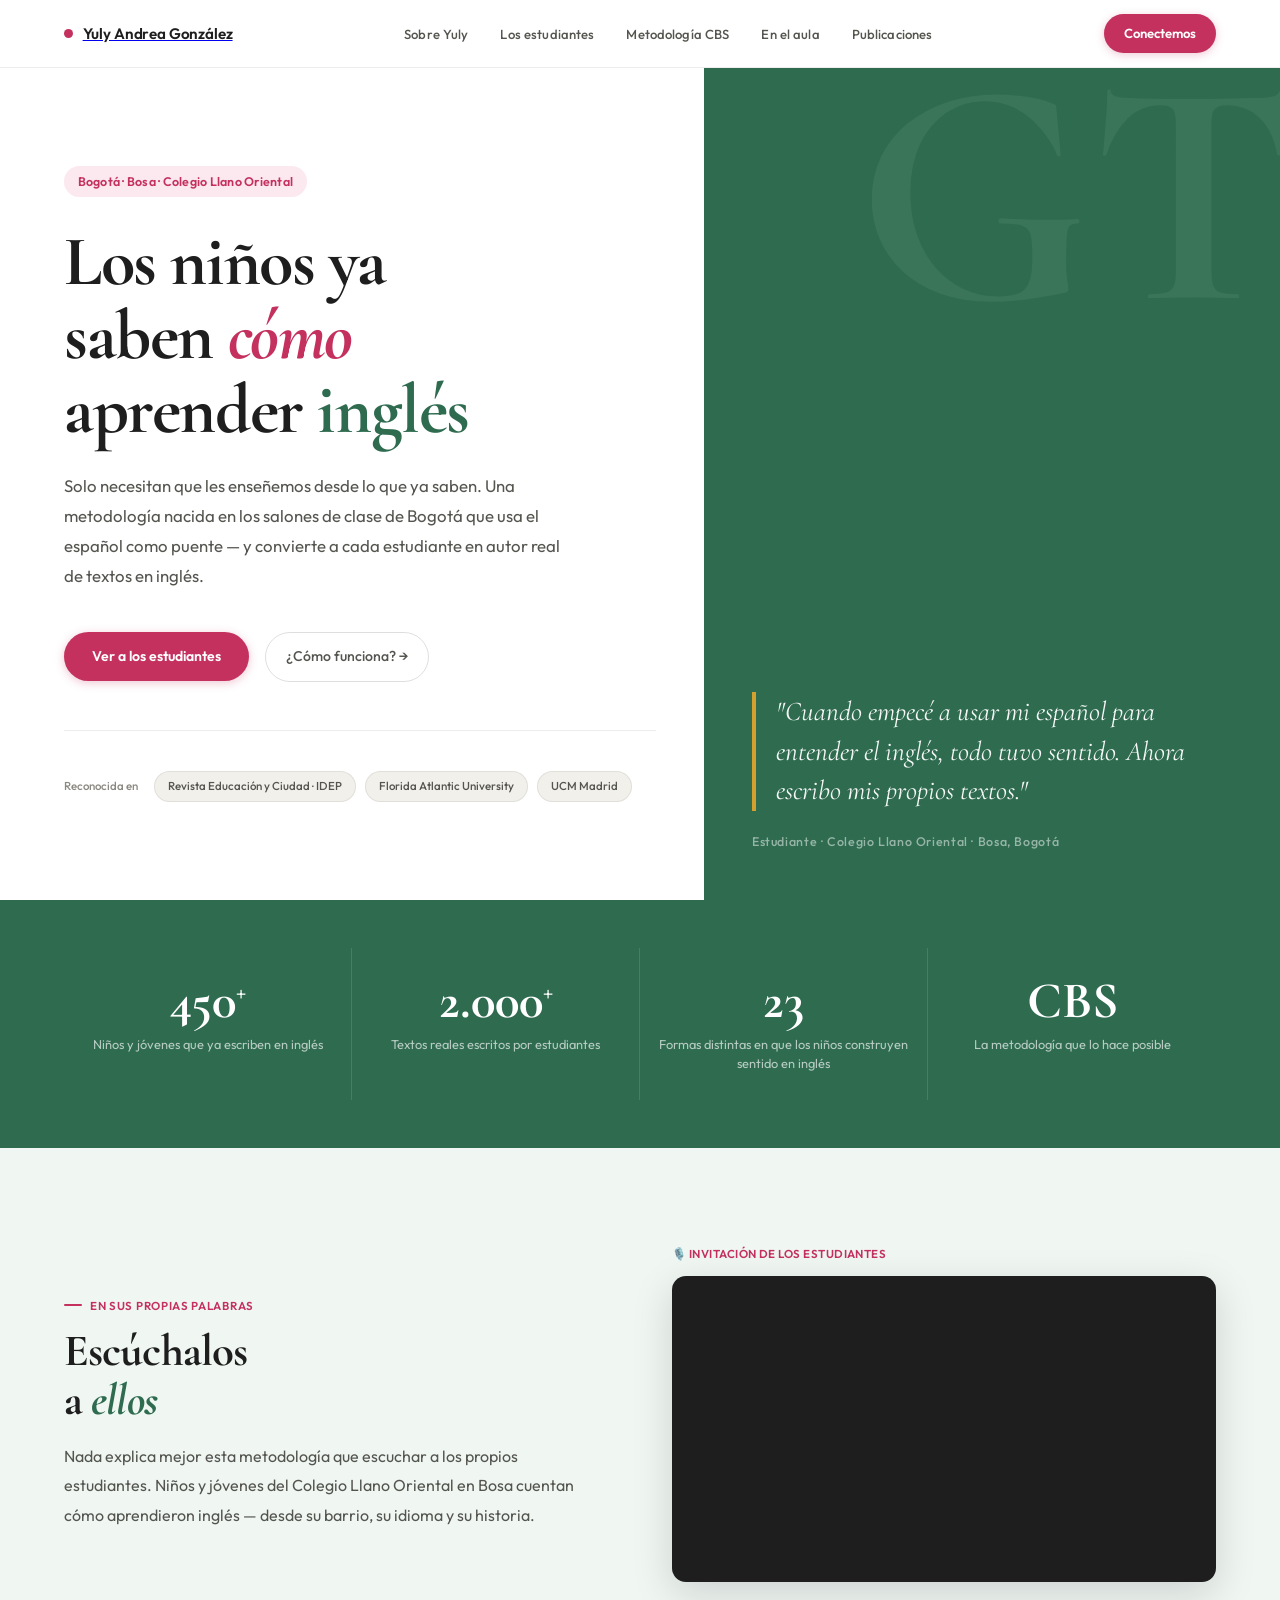
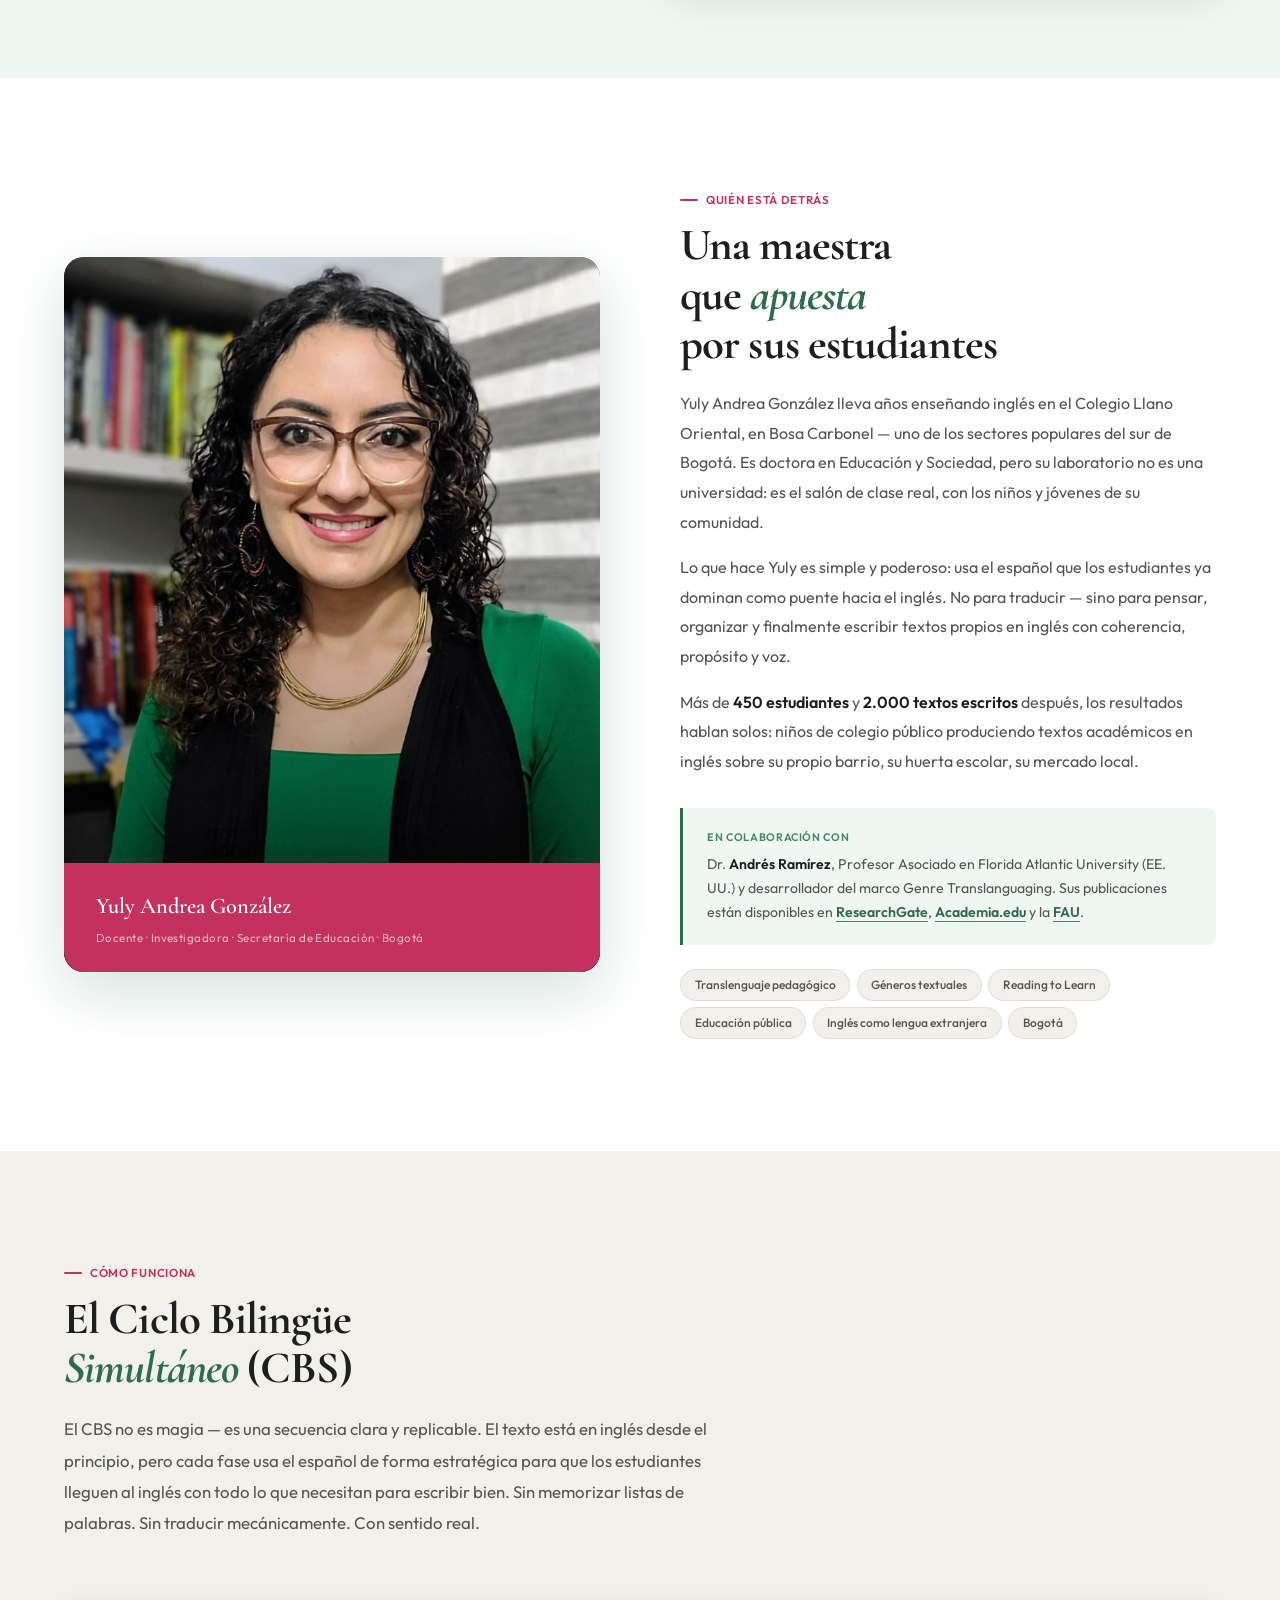
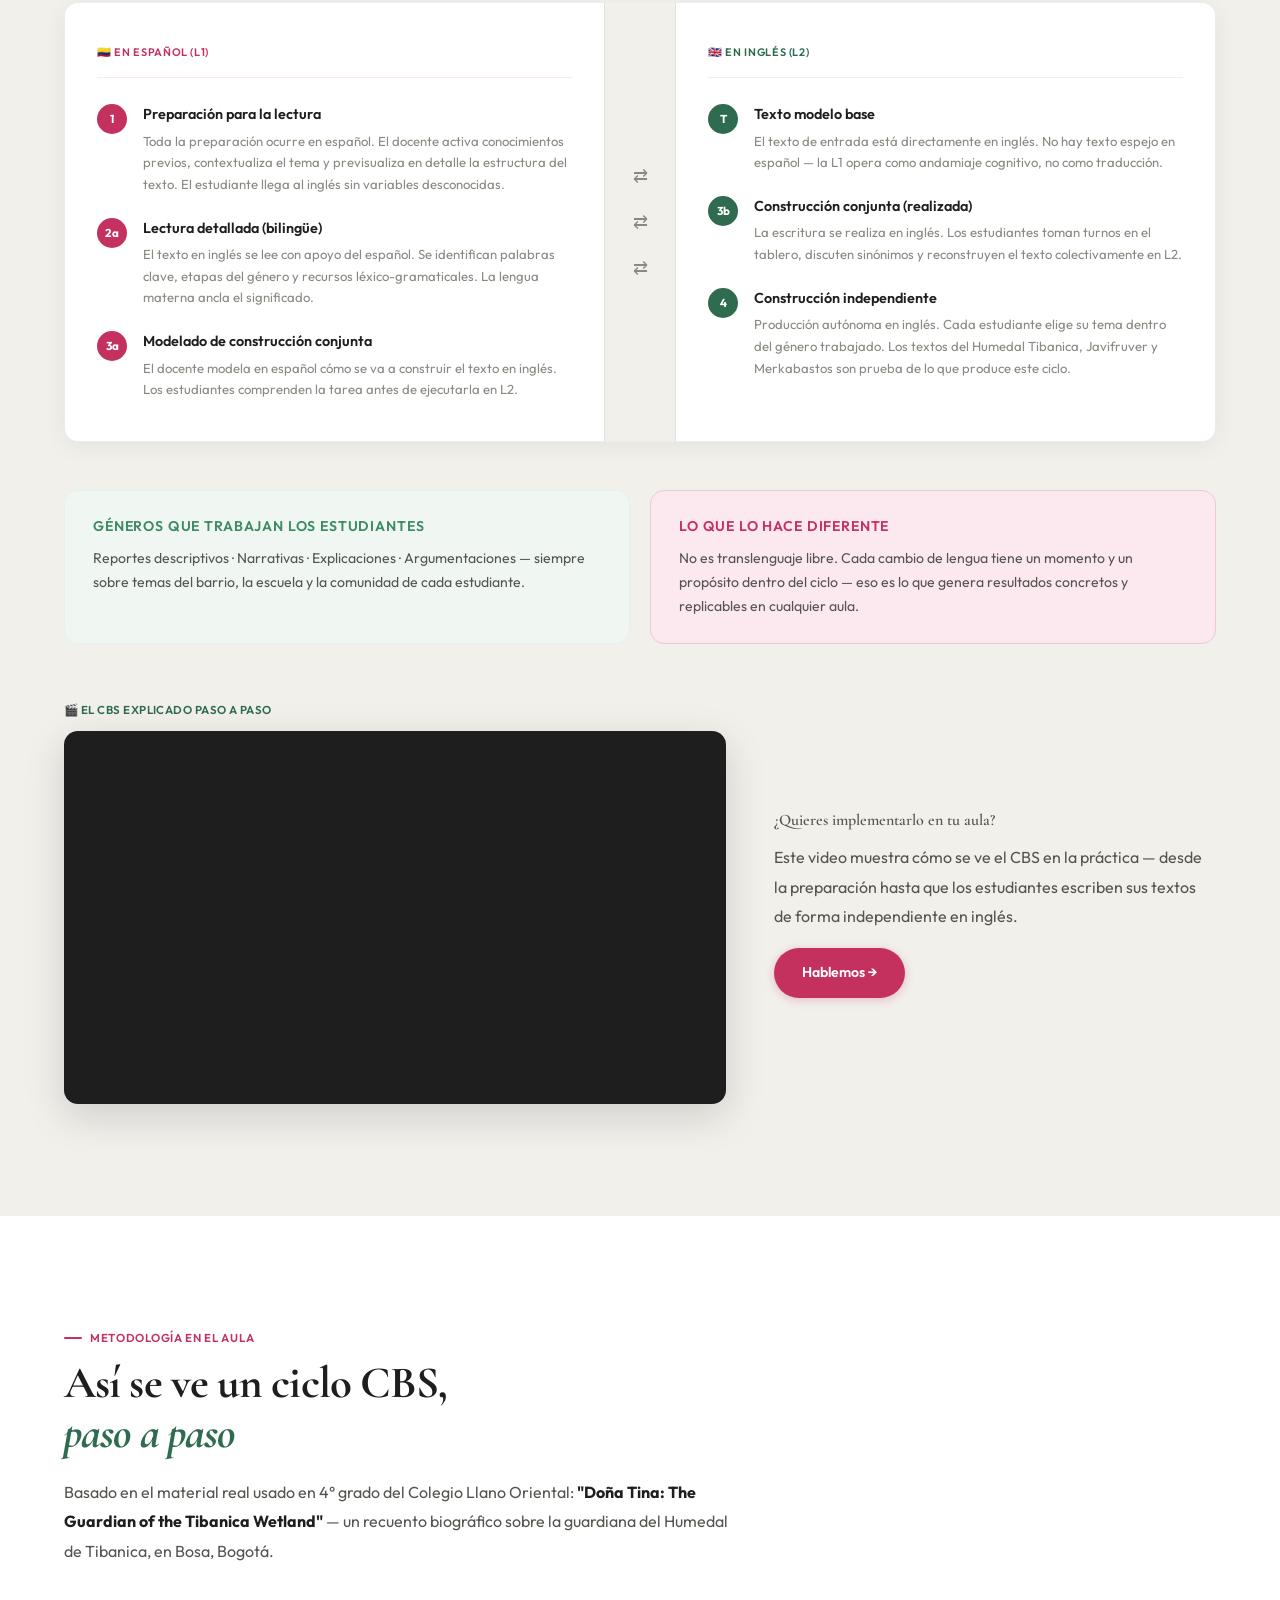
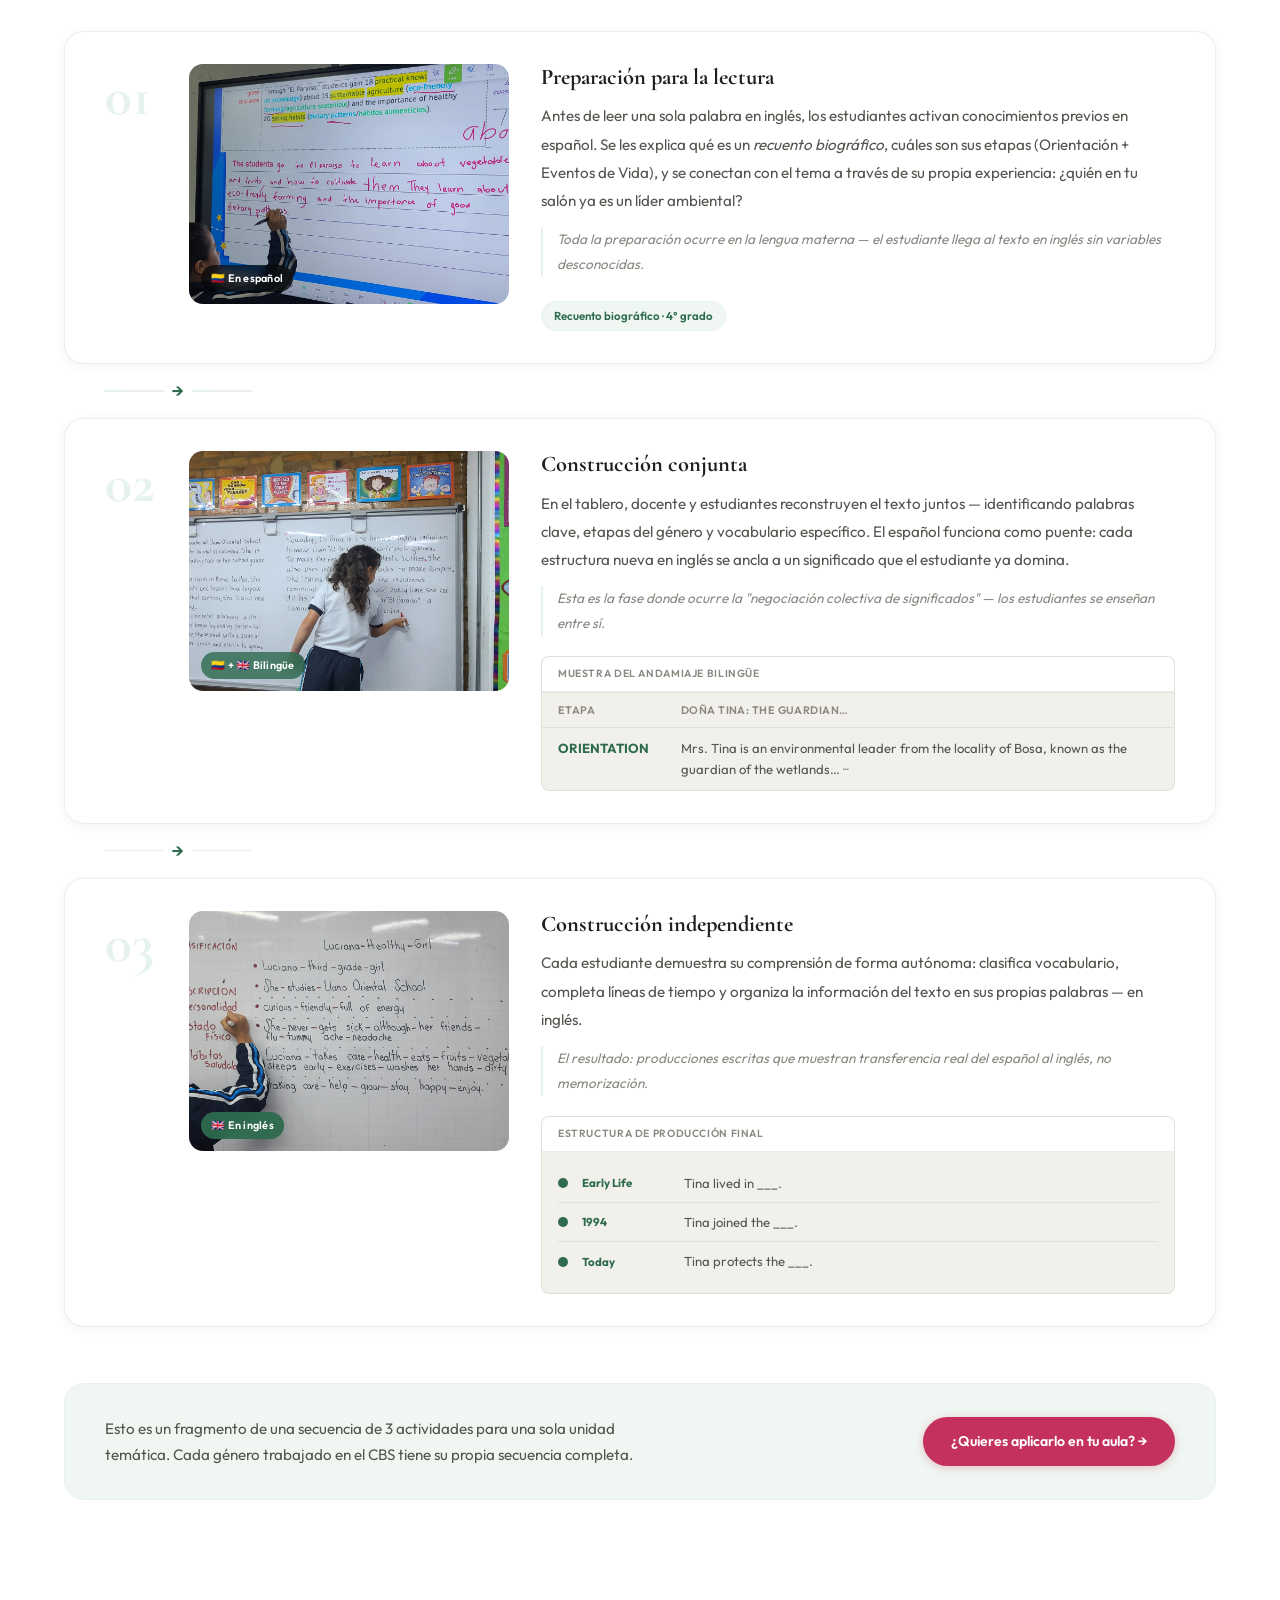
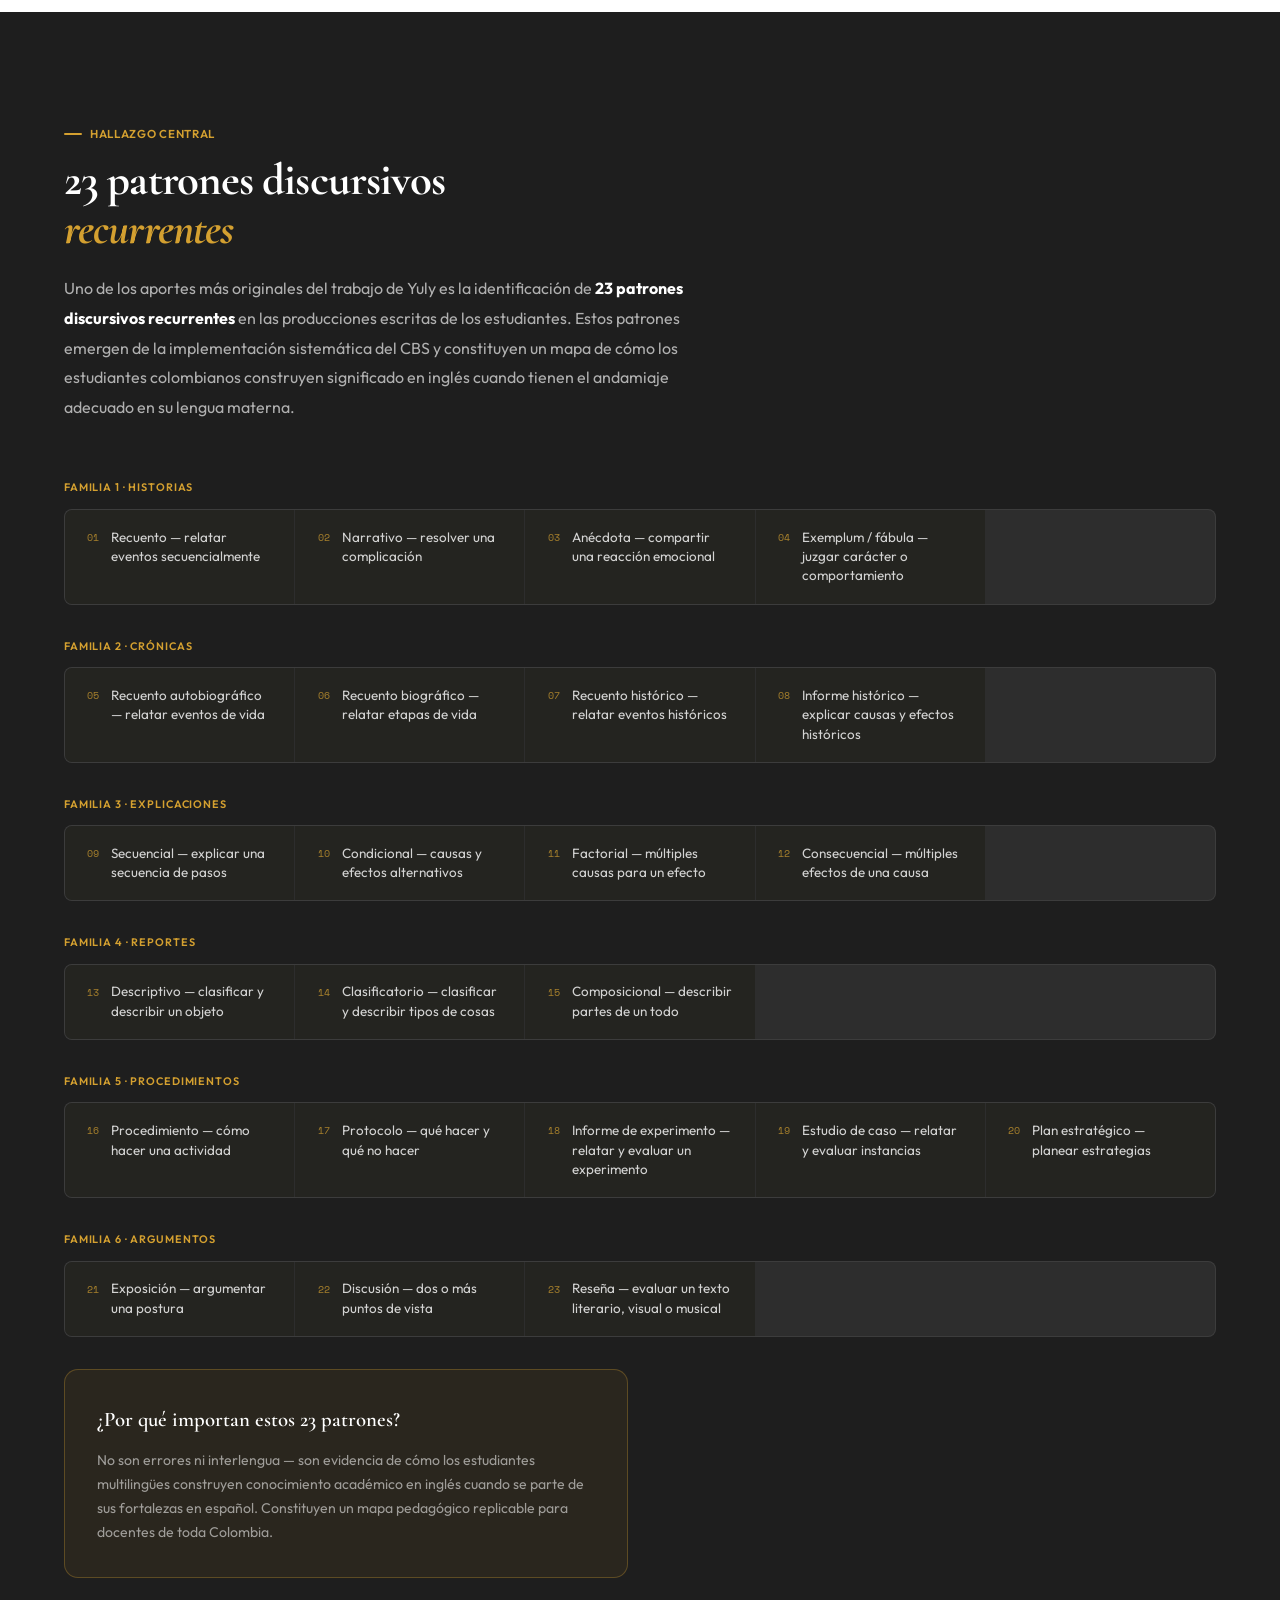
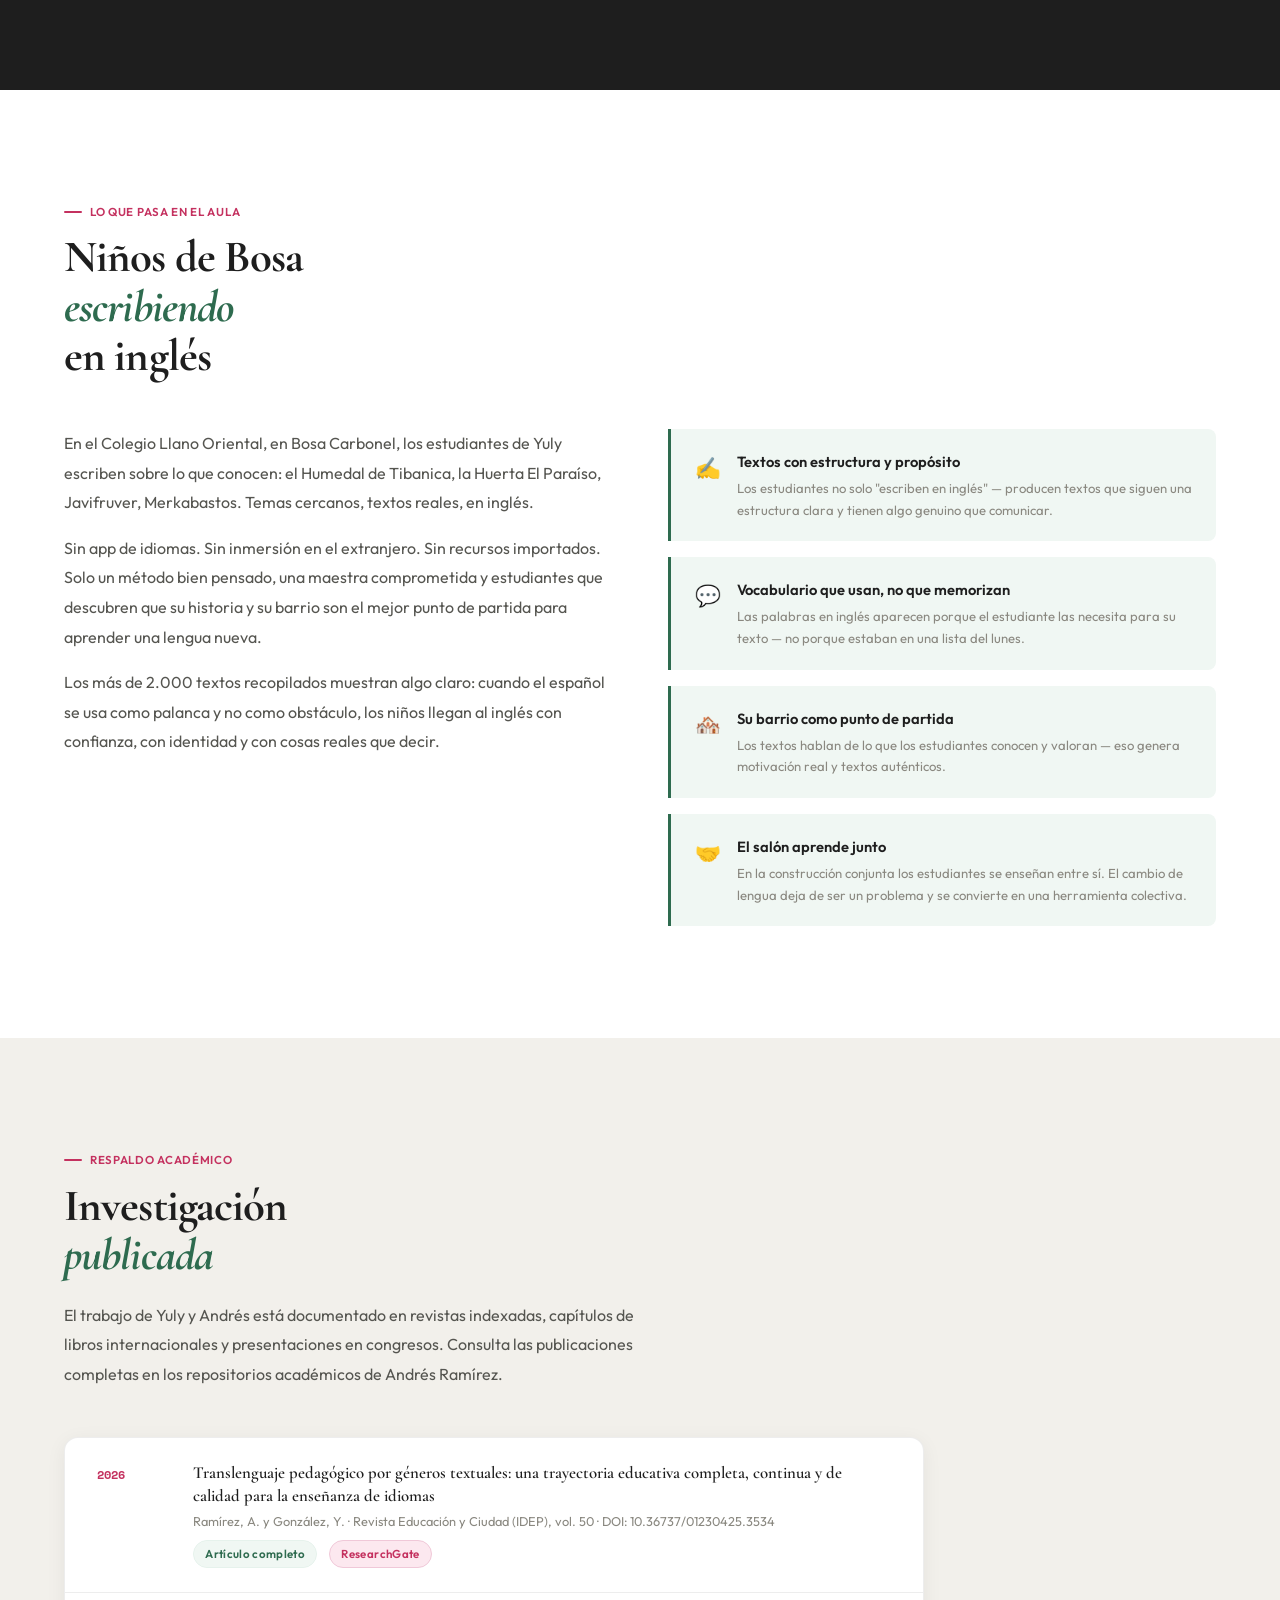
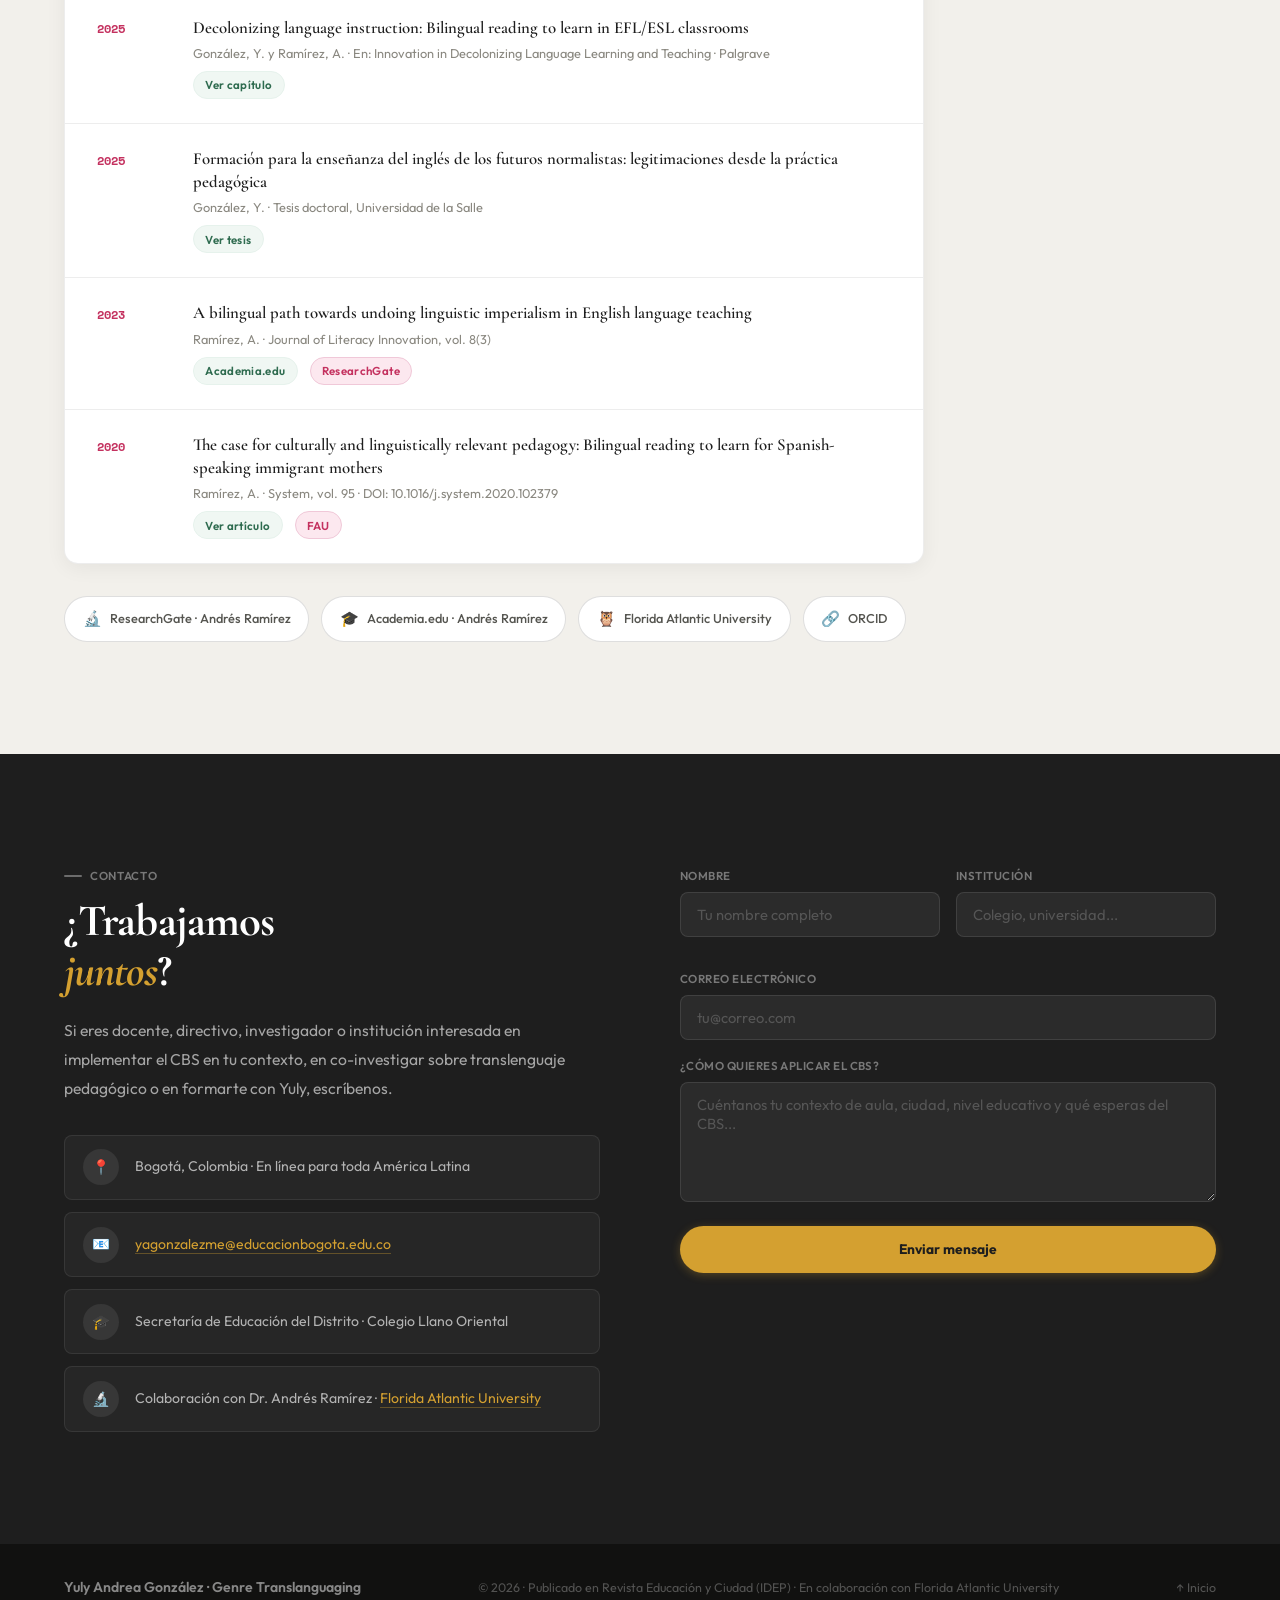
==== index.html @ da7565c0 "first commit" ====
<!DOCTYPE html>
<html lang="es">
<head>
  <meta charset="UTF-8">
  <meta name="viewport" content="width=device-width, initial-scale=1.0">
  <title>Yuly Andrea González · Translenguaje Pedagógico por Géneros Textuales</title>

  <!-- Google Fonts -->
  <link rel="preconnect" href="https://fonts.googleapis.com">
  <link rel="preconnect" href="https://fonts.gstatic.com" crossorigin>
  <link href="https://fonts.googleapis.com/css2?family=Cormorant+Garamond:ital,wght@0,400;0,600;0,700;1,400;1,600&family=Outfit:wght@300;400;500;600;700&family=Space+Mono:ital@0;1&display=swap" rel="stylesheet">

  <!-- Styles -->
  <link rel="stylesheet" href="css/styles.css">
</head>
<body>

<!-- ─── NAV ─── -->
<nav>
  <a href="#" class="nav-brand">
    <div class="nav-dot"></div>
    <span class="nav-name">Yuly Andrea González</span>
  </a>
  <ul class="nav-links">
    <li><a href="#sobre">Sobre Yuly</a></li>
    <li><a href="#videos">Los estudiantes</a></li>
    <li><a href="#metodo">Metodología CBS</a></li>
    <li><a href="#aula">En el aula</a></li>
    <li><a href="#publicaciones">Publicaciones</a></li>
  </ul>
  <a href="#contacto" class="nav-cta">Conectemos</a>
</nav>

<!-- ─── HERO ─── -->
<section class="hero">
  <div class="hero-left">
    <div class="hero-eyebrow reveal">
      <span class="hero-eyebrow-line"></span>
      Bogotá · Bosa · Colegio Llano Oriental
    </div>
    <h1 class="hero-title reveal reveal-delay-1">
      Los niños ya<br>saben <em>cómo</em><br>aprender <span class="accent">inglés</span>
    </h1>
    <p class="hero-desc reveal reveal-delay-2">
      Solo necesitan que les enseñemos desde lo que ya saben. Una metodología nacida en los salones de clase de Bogotá que usa el español como puente — y convierte a cada estudiante en autor real de textos en inglés.
    </p>
    <div class="hero-actions reveal reveal-delay-3">
      <a href="#videos" class="btn-primary">Ver a los estudiantes</a>
      <a href="#metodo" class="btn-secondary">¿Cómo funciona? →</a>
    </div>
    <div class="hero-rule reveal reveal-delay-4">
      <span class="hero-rule-label">Reconocida en</span>
      <div class="hero-logos">
        <span class="hero-logo-pill">Revista Educación y Ciudad · IDEP</span>
        <span class="hero-logo-pill">Florida Atlantic University</span>
        <span class="hero-logo-pill">UCM Madrid</span>
      </div>
    </div>
  </div>
  <div class="hero-right">
    <div class="hero-right-content">
      <p class="hero-quote">
        "Cuando empecé a usar mi español para entender el inglés, todo tuvo sentido. Ahora escribo mis propios textos."
      </p>
      <p class="hero-attribution">Estudiante · Colegio Llano Oriental · Bosa, Bogotá</p>
    </div>
  </div>
</section>

<!-- ─── MÉTRICAS ─── -->
<div class="metrics">
  <div class="metric reveal">
    <div class="metric-num">450<sup>+</sup></div>
    <div class="metric-label">Niños y jóvenes que ya escriben en inglés</div>
  </div>
  <div class="metric reveal reveal-delay-1">
    <div class="metric-num">2.000<sup>+</sup></div>
    <div class="metric-label">Textos reales escritos por estudiantes</div>
  </div>
  <div class="metric reveal reveal-delay-2">
    <div class="metric-num">23</div>
    <div class="metric-label">Formas distintas en que los niños construyen sentido en inglés</div>
  </div>
  <div class="metric reveal reveal-delay-3">
    <div class="metric-num">CBS</div>
    <div class="metric-label">La metodología que lo hace posible</div>
  </div>
</div>

<!-- ─── VIDEO 1: LOS NIÑOS HABLAN ─── -->
<section id="videos" class="video-feature video-feature--light">
  <div class="video-feature-text reveal">
    <div class="section-label">En sus propias palabras</div>
    <h2>Escúchalos<br>a <em>ellos</em></h2>
    <p>Nada explica mejor esta metodología que escuchar a los propios estudiantes. Niños y jóvenes del Colegio Llano Oriental en Bosa cuentan cómo aprendieron inglés — desde su barrio, su idioma y su historia.</p>
  </div>
  <div class="video-wrapper reveal reveal-delay-1">
    <div class="video-label">🎙️ Invitación de los estudiantes</div>
    <div class="video-embed">
      <iframe
        src="https://www.youtube.com/embed/GAnXFDT7aNE?si=FkR1FSbF2I_EKSzZ"
        title="Invitación de los estudiantes — Translenguaje pedagógico"
        frameborder="0"
        allow="accelerometer; autoplay; clipboard-write; encrypted-media; gyroscope; picture-in-picture; web-share"
        referrerpolicy="strict-origin-when-cross-origin"
        allowfullscreen
        loading="lazy">
      </iframe>
    </div>
  </div>
</section>

<!-- ─── SOBRE YULY ─── -->
<section id="sobre">
  <div class="sobre-visual">
    <div class="sobre-card">
      <img src="assets/images/yuly-gonzalez.jpg" alt="Yuly Andrea González, docente e investigadora">
      <div class="sobre-tag">
        <div class="sobre-tag-name">Yuly Andrea González</div>
        <div class="sobre-tag-role">Docente · Investigadora · Secretaría de Educación · Bogotá</div>
      </div>
    </div>
    <div class="sobre-offset"></div>
  </div>
  <div class="sobre-content">
    <div class="section-label reveal">Quién está detrás</div>
    <h2 class="reveal">Una maestra<br>que <em>apuesta</em><br>por sus estudiantes</h2>
    <p class="reveal">Yuly Andrea González lleva años enseñando inglés en el Colegio Llano Oriental, en Bosa Carbonel — uno de los sectores populares del sur de Bogotá. Es doctora en Educación y Sociedad, pero su laboratorio no es una universidad: es el salón de clase real, con los niños y jóvenes de su comunidad.</p>
    <p class="reveal">Lo que hace Yuly es simple y poderoso: usa el español que los estudiantes ya dominan como puente hacia el inglés. No para traducir — sino para pensar, organizar y finalmente escribir textos propios en inglés con coherencia, propósito y voz.</p>
    <p class="reveal">Más de <strong>450 estudiantes</strong> y <strong>2.000 textos escritos</strong> después, los resultados hablan solos: niños de colegio público produciendo textos académicos en inglés sobre su propio barrio, su huerta escolar, su mercado local.</p>
    <div class="collab-box reveal">
      <div class="collab-box-label">En colaboración con</div>
      <p>Dr. <strong>Andrés Ramírez</strong>, Profesor Asociado en Florida Atlantic University (EE. UU.) y desarrollador del marco Genre Translanguaging. Sus publicaciones están disponibles en <a href="https://www.researchgate.net/profile/Andres-Ramirez-15" target="_blank">ResearchGate</a>, <a href="https://fau.academia.edu/JAndr%C3%A9sRam%C3%ADrez" target="_blank">Academia.edu</a> y la <a href="https://www.fau.edu/education/faculty/ramirezj/" target="_blank">FAU</a>.</p>
    </div>
    <div class="sobre-tags reveal">
      <span class="tag">Translenguaje pedagógico</span>
      <span class="tag">Géneros textuales</span>
      <span class="tag">Reading to Learn</span>
      <span class="tag">Educación pública</span>
      <span class="tag">Inglés como lengua extranjera</span>
      <span class="tag">Bogotá</span>
    </div>
  </div>
</section>

<!-- ─── METODOLOGÍA CBS ─── -->
<section id="metodo">
  <div class="section-label reveal">Cómo funciona</div>
  <h2 class="reveal">El Ciclo Bilingüe<br><em>Simultáneo</em> (CBS)</h2>
  <div class="metodo-intro reveal">
    <p>El CBS no es magia — es una secuencia clara y replicable. El texto está en inglés desde el principio, pero cada fase usa el español de forma estratégica para que los estudiantes lleguen al inglés con todo lo que necesitan para escribir bien. Sin memorizar listas de palabras. Sin traducir mecánicamente. Con sentido real.</p>
  </div>

  <div class="cbs-diagram reveal">
    <!-- Columna Español -->
    <div class="cbs-col">
      <div class="cbs-col-label esp">🇨🇴 En español (L1)</div>
      <div class="cbs-step">
        <div class="cbs-num mg">1</div>
        <div class="cbs-step-text">
          <h4>Preparación para la lectura</h4>
          <p>Toda la preparación ocurre en español. El docente activa conocimientos previos, contextualiza el tema y previsualiza en detalle la estructura del texto. El estudiante llega al inglés sin variables desconocidas.</p>
        </div>
      </div>
      <div class="cbs-step">
        <div class="cbs-num mg">2a</div>
        <div class="cbs-step-text">
          <h4>Lectura detallada (bilingüe)</h4>
          <p>El texto en inglés se lee con apoyo del español. Se identifican palabras clave, etapas del género y recursos léxico-gramaticales. La lengua materna ancla el significado.</p>
        </div>
      </div>
      <div class="cbs-step">
        <div class="cbs-num mg">3a</div>
        <div class="cbs-step-text">
          <h4>Modelado de construcción conjunta</h4>
          <p>El docente modela en español cómo se va a construir el texto en inglés. Los estudiantes comprenden la tarea antes de ejecutarla en L2.</p>
        </div>
      </div>
    </div>

    <!-- Divisor -->
    <div class="cbs-divider">
      <span class="cbs-arrow">⇄</span>
      <span class="cbs-arrow">⇄</span>
      <span class="cbs-arrow">⇄</span>
    </div>

    <!-- Columna Inglés -->
    <div class="cbs-col">
      <div class="cbs-col-label eng">🇬🇧 En inglés (L2)</div>
      <div class="cbs-step">
        <div class="cbs-num gr">T</div>
        <div class="cbs-step-text">
          <h4>Texto modelo base</h4>
          <p>El texto de entrada está directamente en inglés. No hay texto espejo en español — la L1 opera como andamiaje cognitivo, no como traducción.</p>
        </div>
      </div>
      <div class="cbs-step">
        <div class="cbs-num gr">3b</div>
        <div class="cbs-step-text">
          <h4>Construcción conjunta (realizada)</h4>
          <p>La escritura se realiza en inglés. Los estudiantes toman turnos en el tablero, discuten sinónimos y reconstruyen el texto colectivamente en L2.</p>
        </div>
      </div>
      <div class="cbs-step">
        <div class="cbs-num gr">4</div>
        <div class="cbs-step-text">
          <h4>Construcción independiente</h4>
          <p>Producción autónoma en inglés. Cada estudiante elige su tema dentro del género trabajado. Los textos del Humedal Tibanica, Javifruver y Merkabastos son prueba de lo que produce este ciclo.</p>
        </div>
      </div>
    </div>
  </div>

  <div class="metodo-info-grid">
    <div class="metodo-info-box green">
      <p class="metodo-info-label">Géneros que trabajan los estudiantes</p>
      <p>Reportes descriptivos · Narrativas · Explicaciones · Argumentaciones — siempre sobre temas del barrio, la escuela y la comunidad de cada estudiante.</p>
    </div>
    <div class="metodo-info-box magenta">
      <p class="metodo-info-label">Lo que lo hace diferente</p>
      <p>No es translenguaje libre. Cada cambio de lengua tiene un momento y un propósito dentro del ciclo — eso es lo que genera resultados concretos y replicables en cualquier aula.</p>
    </div>
  </div>

  <!-- Video 2: Explicación de la metodología -->
  <div class="video-feature video-feature--inset reveal">
    <div class="video-wrapper">
      <div class="video-label">🎬 El CBS explicado paso a paso</div>
      <div class="video-embed">
        <iframe
          src="https://www.youtube.com/embed/9bBaHyZQLW8?si=QRbS26K9DhVgzhoP"
          title="Explicación del Ciclo Bilingüe Simultáneo — CBS"
          frameborder="0"
          allow="accelerometer; autoplay; clipboard-write; encrypted-media; gyroscope; picture-in-picture; web-share"
          referrerpolicy="strict-origin-when-cross-origin"
          allowfullscreen
          loading="lazy">
        </iframe>
      </div>
    </div>
    <div class="video-feature-text">
      <p class="video-caption-title">¿Quieres implementarlo en tu aula?</p>
      <p class="video-caption-body">Este video muestra cómo se ve el CBS en la práctica — desde la preparación hasta que los estudiantes escriben sus textos de forma independiente en inglés.</p>
      <a href="#contacto" class="btn-primary" style="margin-top:1rem; display:inline-block;">Hablemos →</a>
    </div>
  </div>
</section>

<!-- ─── METODOLOGÍA EN EL AULA ─── -->
<section id="aula">
  <div class="section-label reveal">Metodología en el aula</div>
  <h2 class="reveal">Así se ve un ciclo CBS,<br><em>paso a paso</em></h2>
  <p class="aula-intro reveal">
    Basado en el material real usado en 4° grado del Colegio Llano Oriental:
    <strong>"Doña Tina: The Guardian of the Tibanica Wetland"</strong> — un recuento biográfico
    sobre la guardiana del Humedal de Tibanica, en Bosa, Bogotá.
  </p>

  <div class="aula-steps">

    <!-- Paso 1 -->
    <div class="aula-card reveal">
      <div class="aula-card-num">01</div>
      <div class="aula-card-photo">
        <img src="assets/images/aula-01.jpg" alt="Estudiantes preparándose para la lectura en el aula">
        <span class="aula-lang-chip">🇨🇴 En español</span>
      </div>
      <div class="aula-card-body">
        <h3>Preparación para la lectura</h3>
        <p>
          Antes de leer una sola palabra en inglés, los estudiantes activan conocimientos previos
          en español. Se les explica qué es un <em>recuento biográfico</em>, cuáles son sus etapas
          (Orientación + Eventos de Vida), y se conectan con el tema a través de su propia experiencia:
          ¿quién en tu salón ya es un líder ambiental?
        </p>
        <p class="aula-card-why">
          Toda la preparación ocurre en la lengua materna — el estudiante llega al texto en inglés
          sin variables desconocidas.
        </p>
        <div class="aula-genre-tag">Recuento biográfico · 4° grado</div>
      </div>
    </div>

    <div class="aula-connector" aria-hidden="true">
      <div class="aula-connector-line"></div>
      <div class="aula-connector-arrow">→</div>
      <div class="aula-connector-line"></div>
    </div>

    <!-- Paso 2 -->
    <div class="aula-card reveal reveal-delay-1">
      <div class="aula-card-num">02</div>
      <div class="aula-card-photo">
        <img src="assets/images/aula-02.jpg" alt="Estudiantes y docente construyendo el texto juntos en el tablero">
        <span class="aula-lang-chip aula-lang-chip--bilingual">🇨🇴 + 🇬🇧 Bilingüe</span>
      </div>
      <div class="aula-card-body">
        <h3>Construcción conjunta</h3>
        <p>
          En el tablero, docente y estudiantes reconstruyen el texto juntos — identificando palabras
          clave, etapas del género y vocabulario específico. El español funciona como puente:
          cada estructura nueva en inglés se ancla a un significado que el estudiante ya domina.
        </p>
        <p class="aula-card-why">
          Esta es la fase donde ocurre la "negociación colectiva de significados" — los estudiantes
          se enseñan entre sí.
        </p>
        <div class="aula-sample">
          <div class="aula-sample-label">Muestra del andamiaje bilingüe</div>
          <table class="aula-table">
            <thead>
              <tr><th>Etapa</th><th>Doña Tina: The Guardian…</th></tr>
            </thead>
            <tbody>
              <tr>
                <td>ORIENTATION</td>
                <td>Mrs. Tina is an environmental leader from the locality of Bosa, known as the guardian of the wetlands…<span class="aula-fade"> ···</span></td>
              </tr>
            </tbody>
          </table>
        </div>
      </div>
    </div>

    <div class="aula-connector" aria-hidden="true">
      <div class="aula-connector-line"></div>
      <div class="aula-connector-arrow">→</div>
      <div class="aula-connector-line"></div>
    </div>

    <!-- Paso 3 -->
    <div class="aula-card reveal reveal-delay-2">
      <div class="aula-card-num">03</div>
      <div class="aula-card-photo">
        <img src="assets/images/aula-03.jpg" alt="Estudiante escribiendo de forma independiente">
        <span class="aula-lang-chip aula-lang-chip--english">🇬🇧 En inglés</span>
      </div>
      <div class="aula-card-body">
        <h3>Construcción independiente</h3>
        <p>
          Cada estudiante demuestra su comprensión de forma autónoma: clasifica vocabulario,
          completa líneas de tiempo y organiza la información del texto en sus propias palabras
          — en inglés.
        </p>
        <p class="aula-card-why">
          El resultado: producciones escritas que muestran transferencia real del español al inglés,
          no memorización.
        </p>
        <div class="aula-sample">
          <div class="aula-sample-label">Estructura de producción final</div>
          <div class="aula-timeline">
            <div class="aula-timeline-step">
              <span class="aula-timeline-dot"></span>
              <span class="aula-timeline-label">Early Life</span>
              <span class="aula-timeline-blank">Tina lived in ___.</span>
            </div>
            <div class="aula-timeline-step">
              <span class="aula-timeline-dot"></span>
              <span class="aula-timeline-label">1994</span>
              <span class="aula-timeline-blank">Tina joined the ___.</span>
            </div>
            <div class="aula-timeline-step">
              <span class="aula-timeline-dot"></span>
              <span class="aula-timeline-label">Today</span>
              <span class="aula-timeline-blank">Tina protects the ___.</span>
            </div>
          </div>
        </div>
      </div>
    </div>

  </div><!-- /aula-steps -->

  <!-- CTA cierre -->
  <div class="aula-cta reveal">
    <p class="aula-cta-text">
      Esto es un fragmento de una secuencia de 3 actividades para una sola unidad temática.
      Cada género trabajado en el CBS tiene su propia secuencia completa.
    </p>
    <a href="#contacto" class="btn-primary">¿Quieres aplicarlo en tu aula? →</a>
  </div>

</section>

<!-- ─── PATRONES DISCURSIVOS ─── -->
<section id="patrones">
  <div class="section-label reveal">Hallazgo central</div>
  <h2 class="reveal">23 patrones discursivos<br><em>recurrentes</em></h2>
  <div class="patrones-intro reveal">
    <p>Uno de los aportes más originales del trabajo de Yuly es la identificación de <strong style="color:white;">23 patrones discursivos recurrentes</strong> en las producciones escritas de los estudiantes. Estos patrones emergen de la implementación sistemática del CBS y constituyen un mapa de cómo los estudiantes colombianos construyen significado en inglés cuando tienen el andamiaje adecuado en su lengua materna.</p>
  </div>

  <!-- Familia 1 · Historias -->
  <p class="patrones-familia-label">Familia 1 · Historias</p>
  <div class="patrones-grid reveal" style="margin-bottom:2rem;">
    <div class="patron-item"><span class="patron-num">01</span><span class="patron-name">Recuento — relatar eventos secuencialmente</span></div>
    <div class="patron-item"><span class="patron-num">02</span><span class="patron-name">Narrativo — resolver una complicación</span></div>
    <div class="patron-item"><span class="patron-num">03</span><span class="patron-name">Anécdota — compartir una reacción emocional</span></div>
    <div class="patron-item"><span class="patron-num">04</span><span class="patron-name">Exemplum / fábula — juzgar carácter o comportamiento</span></div>
  </div>

  <!-- Familia 2 · Crónicas -->
  <p class="patrones-familia-label">Familia 2 · Crónicas</p>
  <div class="patrones-grid reveal" style="margin-bottom:2rem;">
    <div class="patron-item"><span class="patron-num">05</span><span class="patron-name">Recuento autobiográfico — relatar eventos de vida</span></div>
    <div class="patron-item"><span class="patron-num">06</span><span class="patron-name">Recuento biográfico — relatar etapas de vida</span></div>
    <div class="patron-item"><span class="patron-num">07</span><span class="patron-name">Recuento histórico — relatar eventos históricos</span></div>
    <div class="patron-item"><span class="patron-num">08</span><span class="patron-name">Informe histórico — explicar causas y efectos históricos</span></div>
  </div>

  <!-- Familia 3 · Explicaciones -->
  <p class="patrones-familia-label">Familia 3 · Explicaciones</p>
  <div class="patrones-grid reveal" style="margin-bottom:2rem;">
    <div class="patron-item"><span class="patron-num">09</span><span class="patron-name">Secuencial — explicar una secuencia de pasos</span></div>
    <div class="patron-item"><span class="patron-num">10</span><span class="patron-name">Condicional — causas y efectos alternativos</span></div>
    <div class="patron-item"><span class="patron-num">11</span><span class="patron-name">Factorial — múltiples causas para un efecto</span></div>
    <div class="patron-item"><span class="patron-num">12</span><span class="patron-name">Consecuencial — múltiples efectos de una causa</span></div>
  </div>

  <!-- Familia 4 · Reportes -->
  <p class="patrones-familia-label">Familia 4 · Reportes</p>
  <div class="patrones-grid reveal" style="margin-bottom:2rem;">
    <div class="patron-item"><span class="patron-num">13</span><span class="patron-name">Descriptivo — clasificar y describir un objeto</span></div>
    <div class="patron-item"><span class="patron-num">14</span><span class="patron-name">Clasificatorio — clasificar y describir tipos de cosas</span></div>
    <div class="patron-item"><span class="patron-num">15</span><span class="patron-name">Composicional — describir partes de un todo</span></div>
  </div>

  <!-- Familia 5 · Procedimientos -->
  <p class="patrones-familia-label">Familia 5 · Procedimientos</p>
  <div class="patrones-grid reveal" style="margin-bottom:2rem;">
    <div class="patron-item"><span class="patron-num">16</span><span class="patron-name">Procedimiento — cómo hacer una actividad</span></div>
    <div class="patron-item"><span class="patron-num">17</span><span class="patron-name">Protocolo — qué hacer y qué no hacer</span></div>
    <div class="patron-item"><span class="patron-num">18</span><span class="patron-name">Informe de experimento — relatar y evaluar un experimento</span></div>
    <div class="patron-item"><span class="patron-num">19</span><span class="patron-name">Estudio de caso — relatar y evaluar instancias</span></div>
    <div class="patron-item"><span class="patron-num">20</span><span class="patron-name">Plan estratégico — planear estrategias</span></div>
  </div>

  <!-- Familia 6 · Argumentos -->
  <p class="patrones-familia-label">Familia 6 · Argumentos</p>
  <div class="patrones-grid reveal" style="margin-bottom:2rem;">
    <div class="patron-item"><span class="patron-num">21</span><span class="patron-name">Exposición — argumentar una postura</span></div>
    <div class="patron-item"><span class="patron-num">22</span><span class="patron-name">Discusión — dos o más puntos de vista</span></div>
    <div class="patron-item"><span class="patron-num">23</span><span class="patron-name">Reseña — evaluar un texto literario, visual o musical</span></div>
  </div>

  <div class="patrones-callout reveal">
    <div class="callout-box highlight">
      <h3>¿Por qué importan estos 23 patrones?</h3>
      <p>No son errores ni interlengua — son evidencia de cómo los estudiantes multilingües construyen conocimiento académico en inglés cuando se parte de sus fortalezas en español. Constituyen un mapa pedagógico replicable para docentes de toda Colombia.</p>
    </div>
  </div>
</section>

<!-- ─── IMPACTO ─── -->
<section id="impacto">
  <div class="section-label reveal">Lo que pasa en el aula</div>
  <h2 class="reveal">Niños de Bosa<br><em>escribiendo</em><br>en inglés</h2>
  <div class="impacto-grid">
    <div class="impacto-text">
      <p class="reveal">En el Colegio Llano Oriental, en Bosa Carbonel, los estudiantes de Yuly escriben sobre lo que conocen: el Humedal de Tibanica, la Huerta El Paraíso, Javifruver, Merkabastos. Temas cercanos, textos reales, en inglés.</p>
      <p class="reveal">Sin app de idiomas. Sin inmersión en el extranjero. Sin recursos importados. Solo un método bien pensado, una maestra comprometida y estudiantes que descubren que su historia y su barrio son el mejor punto de partida para aprender una lengua nueva.</p>
      <p class="reveal">Los más de 2.000 textos recopilados muestran algo claro: cuando el español se usa como palanca y no como obstáculo, los niños llegan al inglés con confianza, con identidad y con cosas reales que decir.</p>
    </div>
    <div class="resultado-list">
      <div class="resultado-item reveal">
        <div class="resultado-icon">✍️</div>
        <div>
          <h4>Textos con estructura y propósito</h4>
          <p>Los estudiantes no solo "escriben en inglés" — producen textos que siguen una estructura clara y tienen algo genuino que comunicar.</p>
        </div>
      </div>
      <div class="resultado-item reveal reveal-delay-1">
        <div class="resultado-icon">💬</div>
        <div>
          <h4>Vocabulario que usan, no que memorizan</h4>
          <p>Las palabras en inglés aparecen porque el estudiante las necesita para su texto — no porque estaban en una lista del lunes.</p>
        </div>
      </div>
      <div class="resultado-item reveal reveal-delay-2">
        <div class="resultado-icon">🏘️</div>
        <div>
          <h4>Su barrio como punto de partida</h4>
          <p>Los textos hablan de lo que los estudiantes conocen y valoran — eso genera motivación real y textos auténticos.</p>
        </div>
      </div>
      <div class="resultado-item reveal reveal-delay-3">
        <div class="resultado-icon">🤝</div>
        <div>
          <h4>El salón aprende junto</h4>
          <p>En la construcción conjunta los estudiantes se enseñan entre sí. El cambio de lengua deja de ser un problema y se convierte en una herramienta colectiva.</p>
        </div>
      </div>
    </div>
  </div>
</section>

<!-- ─── PUBLICACIONES ─── -->
<section id="publicaciones">
  <div class="section-label reveal">Respaldo académico</div>
  <h2 class="reveal">Investigación<br><em>publicada</em></h2>
  <div class="pub-intro reveal">
    <p>El trabajo de Yuly y Andrés está documentado en revistas indexadas, capítulos de libros internacionales y presentaciones en congresos. Consulta las publicaciones completas en los repositorios académicos de Andrés Ramírez.</p>
  </div>

  <div class="pub-list reveal">
    <div class="pub-item">
      <div class="pub-year">2026</div>
      <div>
        <div class="pub-title">Translenguaje pedagógico por géneros textuales: una trayectoria educativa completa, continua y de calidad para la enseñanza de idiomas</div>
        <div class="pub-meta">Ramírez, A. y González, Y. · Revista Educación y Ciudad (IDEP), vol. 50 · DOI: 10.36737/01230425.3534</div>
        <div class="pub-links">
          <a href="https://doi.org/10.36737/01230425.3534" target="_blank" class="pub-link">Artículo completo</a>
          <a href="https://www.researchgate.net/profile/Andres-Ramirez-15" target="_blank" class="pub-link mg">ResearchGate</a>
        </div>
      </div>
    </div>
    <div class="pub-item">
      <div class="pub-year">2025</div>
      <div>
        <div class="pub-title">Decolonizing language instruction: Bilingual reading to learn in EFL/ESL classrooms</div>
        <div class="pub-meta">González, Y. y Ramírez, A. · En: Innovation in Decolonizing Language Learning and Teaching · Palgrave</div>
        <div class="pub-links">
          <a href="https://link.springer.com/chapter/10.1007/978-3-031-96161-8_6" target="_blank" class="pub-link">Ver capítulo</a>
        </div>
      </div>
    </div>
    <div class="pub-item">
      <div class="pub-year">2025</div>
      <div>
        <div class="pub-title">Formación para la enseñanza del inglés de los futuros normalistas: legitimaciones desde la práctica pedagógica</div>
        <div class="pub-meta">González, Y. · Tesis doctoral, Universidad de la Salle</div>
        <div class="pub-links">
          <a href="https://ciencia.lasalle.edu.co/items/9439b4a3-c6b4-419f-b06b-1a1ccdf1495a/full" target="_blank" class="pub-link">Ver tesis</a>
        </div>
      </div>
    </div>
    <div class="pub-item">
      <div class="pub-year">2023</div>
      <div>
        <div class="pub-title">A bilingual path towards undoing linguistic imperialism in English language teaching</div>
        <div class="pub-meta">Ramírez, A. · Journal of Literacy Innovation, vol. 8(3)</div>
        <div class="pub-links">
          <a href="https://fau.academia.edu/JAndr%C3%A9sRam%C3%ADrez" target="_blank" class="pub-link">Academia.edu</a>
          <a href="https://www.researchgate.net/profile/Andres-Ramirez-15" target="_blank" class="pub-link mg">ResearchGate</a>
        </div>
      </div>
    </div>
    <div class="pub-item">
      <div class="pub-year">2020</div>
      <div>
        <div class="pub-title">The case for culturally and linguistically relevant pedagogy: Bilingual reading to learn for Spanish-speaking immigrant mothers</div>
        <div class="pub-meta">Ramírez, A. · System, vol. 95 · DOI: 10.1016/j.system.2020.102379</div>
        <div class="pub-links">
          <a href="https://doi.org/10.1016/j.system.2020.102379" target="_blank" class="pub-link">Ver artículo</a>
          <a href="https://www.fau.edu/education/faculty/ramirezj/genre-translanguaging/" target="_blank" class="pub-link mg">FAU</a>
        </div>
      </div>
    </div>
  </div>

  <div class="pub-repos reveal">
    <a href="https://www.researchgate.net/profile/Andres-Ramirez-15" target="_blank" class="repo-btn">
      <span class="repo-icon">🔬</span> ResearchGate · Andrés Ramírez
    </a>
    <a href="https://fau.academia.edu/JAndr%C3%A9sRam%C3%ADrez" target="_blank" class="repo-btn">
      <span class="repo-icon">🎓</span> Academia.edu · Andrés Ramírez
    </a>
    <a href="https://www.fau.edu/education/faculty/ramirezj/" target="_blank" class="repo-btn">
      <span class="repo-icon">🦉</span> Florida Atlantic University
    </a>
    <a href="https://orcid.org/0000-0002-6335-2041" target="_blank" class="repo-btn">
      <span class="repo-icon">🔗</span> ORCID
    </a>
  </div>
</section>

<!-- ─── CONTACTO ─── -->
<section id="contacto">
  <div class="contact-text">
    <div class="section-label reveal">Contacto</div>
    <h2 class="reveal">¿Trabajamos<br><em>juntos</em>?</h2>
    <p class="reveal">Si eres docente, directivo, investigador o institución interesada en implementar el CBS en tu contexto, en co-investigar sobre translenguaje pedagógico o en formarte con Yuly, escríbenos.</p>
    <div class="contact-details reveal">
      <div class="contact-detail">
        <div class="contact-detail-icon">📍</div>
        <div class="contact-detail-text">Bogotá, Colombia · En línea para toda América Latina</div>
      </div>
      <div class="contact-detail">
        <div class="contact-detail-icon">📧</div>
        <div class="contact-detail-text">
          <a href="mailto:yagonzalezme@educacionbogota.edu.co">yagonzalezme@educacionbogota.edu.co</a>
        </div>
      </div>
      <div class="contact-detail">
        <div class="contact-detail-icon">🎓</div>
        <div class="contact-detail-text">Secretaría de Educación del Distrito · Colegio Llano Oriental</div>
      </div>
      <div class="contact-detail">
        <div class="contact-detail-icon">🔬</div>
        <div class="contact-detail-text">Colaboración con Dr. Andrés Ramírez · <a href="https://www.fau.edu/education/faculty/ramirezj/" target="_blank">Florida Atlantic University</a></div>
      </div>
    </div>
  </div>

  <form id="contact-form" class="contact-form reveal" novalidate>
    <div class="form-row">
      <div class="form-group">
        <label for="nombre">Nombre</label>
        <input type="text" id="nombre" name="nombre" placeholder="Tu nombre completo" autocomplete="name">
      </div>
      <div class="form-group">
        <label for="institucion">Institución</label>
        <input type="text" id="institucion" name="institucion" placeholder="Colegio, universidad...">
      </div>
    </div>
    <div class="form-group">
      <label for="email">Correo electrónico</label>
      <input type="email" id="email" name="email" placeholder="tu@correo.com" autocomplete="email">
    </div>
    <div class="form-group">
      <label for="mensaje">¿Cómo quieres aplicar el CBS?</label>
      <textarea id="mensaje" name="mensaje" placeholder="Cuéntanos tu contexto de aula, ciudad, nivel educativo y qué esperas del CBS..."></textarea>
    </div>
    <button type="submit" class="form-submit">Enviar mensaje</button>
  </form>
</section>

<!-- ─── FOOTER ─── -->
<footer>
  <span class="footer-brand">Yuly Andrea González · Genre Translanguaging</span>
  <span>© 2026 · Publicado en Revista Educación y Ciudad (IDEP) · En colaboración con Florida Atlantic University</span>
  <a href="#">↑ Inicio</a>
</footer>

<!-- Scripts -->
<script src="js/main.js"></script>
</body>
</html>
---- css/styles.css ----
/* ─────────────────────────────────────────────
   Genre Translanguaging · Yuly Andrea González
   styles.css  — v4 · Limpio y humano
   ───────────────────────────────────────────── */

*, *::before, *::after { box-sizing: border-box; margin: 0; padding: 0; }

/* ─── TOKENS ─── */
:root {
  /* Paleta: más luz, verde fresco, magenta cálido */
  --cream: #fafaf8;
  --cream-dark: #f2f0eb;
  --ink: #1e1e1e;
  --ink-mid: #555550;
  --ink-soft: #8a8880;
  --green: #2e6b4f;
  --green-light: #e6f2ec;
  --green-mid: #3d8a64;
  --green-pale: #f0f7f3;
  --magenta: #c4315f;
  --magenta-light: #fce8ef;
  --gold: #d4a030;
  --gold-light: #fdf5e4;
  --white: #ffffff;
  --border: rgba(0,0,0,0.07);
  --border-strong: rgba(0,0,0,0.13);

  /* Tipografía: display más expresivo, body más legible */
  --ff-display: 'Cormorant Garamond', Georgia, serif;
  --ff-body: 'Outfit', sans-serif;
  --ff-mono: 'Space Mono', monospace;

  /* Bordes redondeados consistentes */
  --radius-sm: 8px;
  --radius-md: 14px;
  --radius-lg: 20px;
  --radius-pill: 999px;
}

html { scroll-behavior: smooth; }
body {
  font-family: var(--ff-body);
  background: var(--white);
  color: var(--ink);
  line-height: 1.7;
  overflow-x: hidden;
}

/* ─── NAV ─── */
nav {
  position: fixed; top: 0; left: 0; right: 0; z-index: 200;
  display: flex; align-items: center; justify-content: space-between;
  padding: 0.9rem 4rem;
  background: rgba(255,255,255,0.92);
  backdrop-filter: blur(16px);
  border-bottom: 1px solid var(--border);
}
.nav-brand {
  display: flex; align-items: center; gap: 0.6rem;
}
.nav-dot {
  width: 9px; height: 9px; border-radius: 50%;
  background: var(--magenta);
}
.nav-name {
  font-family: var(--ff-body);
  font-size: 0.95rem; font-weight: 600;
  color: var(--ink); text-decoration: none;
  letter-spacing: -0.01em;
}
.nav-links {
  display: flex; gap: 2rem; list-style: none;
}
.nav-links a {
  font-size: 0.82rem; font-weight: 500;
  color: var(--ink-mid); text-decoration: none;
  letter-spacing: 0.01em;
  transition: color 0.2s;
}
.nav-links a:hover { color: var(--magenta); }
.nav-cta {
  background: var(--magenta); color: white;
  padding: 0.5rem 1.25rem; border-radius: var(--radius-pill);
  font-size: 0.82rem; font-weight: 600;
  text-decoration: none;
  transition: background 0.2s, transform 0.15s, box-shadow 0.2s;
  box-shadow: 0 2px 8px rgba(196,49,95,0.25);
}
.nav-cta:hover {
  background: var(--green);
  transform: translateY(-1px);
  box-shadow: 0 4px 14px rgba(46,107,79,0.3);
}

/* ─── HERO ─── */
.hero {
  min-height: 100vh;
  display: grid;
  grid-template-columns: 1.1fr 0.9fr;
  padding-top: 68px;
  position: relative;
  overflow: hidden;
}
.hero-left {
  padding: 5rem 3rem 5rem 4rem;
  display: flex; flex-direction: column; justify-content: center;
  position: relative; z-index: 2;
  background: var(--white);
}
.hero-right {
  background: var(--green);
  position: relative; overflow: hidden;
  display: flex; align-items: flex-end;
}
.hero-right::before {
  content: 'GT';
  position: absolute; top: -0.1em; right: -0.05em;
  font-family: var(--ff-display);
  font-size: 20rem; font-weight: 700; line-height: 1;
  color: rgba(255,255,255,0.06);
  pointer-events: none; user-select: none;
}
.hero-right-content {
  position: relative; z-index: 2;
  padding: 3rem;
  width: 100%;
}
.hero-quote {
  font-family: var(--ff-display);
  font-size: 1.7rem; font-style: italic; line-height: 1.45;
  color: rgba(255,255,255,0.95);
  margin-bottom: 1.25rem;
  border-left: 4px solid var(--gold);
  padding-left: 1.25rem;
}
.hero-attribution {
  font-size: 0.78rem; font-weight: 500;
  color: rgba(255,255,255,0.5);
  letter-spacing: 0.05em;
}

.hero-eyebrow {
  display: inline-flex; align-items: center; gap: 0.6rem;
  font-family: var(--ff-body);
  font-size: 0.78rem; color: var(--magenta); font-weight: 600;
  letter-spacing: 0.02em;
  background: var(--magenta-light);
  padding: 0.3rem 0.85rem; border-radius: var(--radius-pill);
  margin-bottom: 1.75rem;
  width: fit-content;
}
.hero-eyebrow-line { display: none; }

h1.hero-title {
  font-family: var(--ff-display);
  font-size: clamp(3rem, 5.5vw, 5rem);
  line-height: 1.05; letter-spacing: -0.02em;
  font-weight: 700;
  margin-bottom: 1.5rem;
  color: var(--ink);
}
h1.hero-title em {
  font-style: italic; color: var(--magenta);
}
h1.hero-title span.accent {
  color: var(--green);
}

.hero-desc {
  font-size: 1.05rem; line-height: 1.8;
  color: var(--ink-mid);
  max-width: 500px; margin-bottom: 2.5rem;
}
.hero-actions {
  display: flex; align-items: center; gap: 1rem; flex-wrap: wrap;
}
.btn-primary {
  background: var(--magenta); color: white;
  padding: 0.8rem 1.75rem; border-radius: var(--radius-pill);
  font-size: 0.88rem; font-weight: 600;
  text-decoration: none;
  transition: background 0.2s, transform 0.15s, box-shadow 0.2s;
  box-shadow: 0 2px 10px rgba(196,49,95,0.28);
}
.btn-primary:hover {
  background: var(--green);
  transform: translateY(-2px);
  box-shadow: 0 5px 18px rgba(46,107,79,0.3);
}
.btn-secondary {
  color: var(--ink-mid); font-size: 0.88rem; font-weight: 500;
  text-decoration: none;
  display: flex; align-items: center; gap: 0.4rem;
  padding: 0.75rem 1.25rem;
  border: 1.5px solid var(--border-strong);
  border-radius: var(--radius-pill);
  transition: color 0.2s, border-color 0.2s, background 0.2s;
}
.btn-secondary:hover {
  color: var(--magenta);
  border-color: var(--magenta);
  background: var(--magenta-light);
}

.hero-rule {
  display: flex; align-items: center; gap: 1rem;
  margin-top: 3rem; padding-top: 2.5rem;
  border-top: 1px solid var(--border);
  flex-wrap: wrap;
}
.hero-rule-label {
  font-size: 0.72rem; color: var(--ink-soft); font-weight: 500;
  white-space: nowrap;
}
.hero-logos {
  display: flex; gap: 0.6rem; align-items: center; flex-wrap: wrap;
}
.hero-logo-pill {
  background: var(--cream-dark);
  border: 1px solid var(--border);
  padding: 0.3rem 0.8rem; border-radius: var(--radius-pill);
  font-size: 0.72rem; font-weight: 500; color: var(--ink-mid);
}

/* ─── METRICS BAND ─── */
.metrics {
  background: var(--green);
  padding: 3rem 4rem;
  display: grid; grid-template-columns: repeat(4, 1fr);
  gap: 0;
}
.metric {
  text-align: center;
  padding: 1.75rem 1rem;
  border-right: 1px solid rgba(255,255,255,0.12);
}
.metric:last-child { border-right: none; }
.metric-num {
  font-family: var(--ff-display);
  font-size: 3.2rem; font-weight: 700; line-height: 1;
  color: white; margin-bottom: 0.5rem;
}
.metric-num sup {
  font-size: 1.6rem; vertical-align: super;
}
.metric-label {
  font-size: 0.8rem; color: rgba(255,255,255,0.65);
  line-height: 1.45;
}

/* ─── SECTION BASE ─── */
.section-label {
  font-family: var(--ff-body);
  font-size: 0.72rem; letter-spacing: 0.06em; text-transform: uppercase;
  color: var(--magenta); font-weight: 600;
  display: flex; align-items: center; gap: 0.5rem;
  margin-bottom: 0.75rem;
}
.section-label::before {
  content: '';
  display: inline-block; width: 18px; height: 2px;
  background: var(--magenta); border-radius: 2px;
}
h2 {
  font-family: var(--ff-display);
  font-size: clamp(2.2rem, 3.5vw, 3.2rem);
  line-height: 1.1; letter-spacing: -0.02em; font-weight: 700;
  margin-bottom: 1.25rem;
  color: var(--ink);
}
h2 em { font-style: italic; color: var(--green); }
h2 .mg { color: var(--magenta); }

/* ─── SOBRE YULY ─── */
#sobre {
  padding: 7rem 4rem;
  display: grid; grid-template-columns: 1fr 1fr;
  gap: 5rem; align-items: center;
  background: var(--white);
}
.sobre-visual {
  position: relative;
}
.sobre-card {
  background: var(--green);
  border-radius: var(--radius-lg);
  aspect-ratio: 3/4;
  display: flex; flex-direction: column;
  align-items: center; justify-content: flex-end;
  overflow: hidden; position: relative;
  box-shadow: 0 20px 60px rgba(46,107,79,0.2);
}
.sobre-card img {
  position: absolute; inset: 0;
  width: 100%; height: 100%;
  object-fit: cover; object-position: center top;
}
.sobre-card::after {
  content: '';
  position: absolute; inset: 0;
  background: linear-gradient(180deg, transparent 45%, rgba(0,0,0,0.6) 100%);
  z-index: 1;
}
.sobre-tag {
  position: relative; z-index: 2;
  width: 100%; padding: 1.5rem 2rem;
  background: var(--magenta);
  border-radius: 0 0 var(--radius-lg) var(--radius-lg);
}
.sobre-tag-name {
  font-family: var(--ff-display); font-size: 1.4rem; color: white;
  font-weight: 600; margin-bottom: 0.2rem;
}
.sobre-tag-role {
  font-size: 0.72rem; color: rgba(255,255,255,0.65);
  letter-spacing: 0.04em;
}
.sobre-offset {
  position: absolute; top: 1.5rem; left: 1.5rem; right: -1.5rem; bottom: -1.5rem;
  border: 2px solid var(--green-light); border-radius: var(--radius-lg); z-index: -1;
}

.sobre-content p {
  color: var(--ink-mid); font-size: 1rem; line-height: 1.85;
  margin-bottom: 1rem;
}
.sobre-content p strong { color: var(--ink); font-weight: 600; }
.collab-box {
  margin-top: 2rem; padding: 1.25rem 1.5rem;
  background: var(--green-pale);
  border-left: 3px solid var(--green);
  border-radius: 0 var(--radius-sm) var(--radius-sm) 0;
}
.collab-box-label {
  font-size: 0.68rem; font-weight: 600; letter-spacing: 0.06em; text-transform: uppercase;
  color: var(--green-mid); margin-bottom: 0.4rem;
}
.collab-box p {
  font-size: 0.88rem !important; color: var(--ink-mid) !important; margin: 0 !important;
  line-height: 1.7 !important;
}
.collab-box a {
  color: var(--green); font-weight: 600; text-decoration: none;
  border-bottom: 1px solid var(--green-mid);
}
.sobre-tags {
  display: flex; flex-wrap: wrap; gap: 0.4rem; margin-top: 1.5rem;
}
.tag {
  padding: 0.3rem 0.85rem; border-radius: var(--radius-pill);
  font-size: 0.75rem; font-weight: 500;
  background: var(--cream-dark); color: var(--ink-mid);
  border: 1px solid var(--border);
}

/* ─── VIDEO FEATURE ─── */
.video-feature {
  padding: 6rem 4rem;
  display: grid;
  grid-template-columns: 1fr 1fr;
  gap: 4rem;
  align-items: center;
}
.video-feature--light {
  background: var(--green-pale);
}
.video-feature--inset {
  padding: 3.5rem 0 0;
  grid-template-columns: 1.2fr 0.8fr;
  gap: 3rem;
}
.video-feature-text .section-label { margin-bottom: 0.75rem; }
.video-feature-text h2 { margin-bottom: 1rem; }
.video-feature-text p {
  font-size: 1rem; color: var(--ink-mid); line-height: 1.85;
}
.video-wrapper {
  display: flex; flex-direction: column; gap: 0.75rem;
}
.video-label {
  font-size: 0.72rem; font-weight: 600; letter-spacing: 0.04em; text-transform: uppercase;
  color: var(--magenta);
}
.video-feature--inset .video-label { color: var(--green); }
.video-embed {
  position: relative; width: 100%; padding-bottom: 56.25%; height: 0;
  overflow: hidden;
  border-radius: var(--radius-md);
  box-shadow: 0 12px 40px rgba(0,0,0,0.15);
  background: var(--ink);
}
.video-embed iframe {
  position: absolute; top: 0; left: 0;
  width: 100%; height: 100%; border: 0;
}
.video-caption-title {
  font-family: var(--ff-display);
  font-size: 1.35rem; font-weight: 600;
  color: var(--ink); margin-bottom: 0.5rem; line-height: 1.3;
}
.video-caption-body {
  font-size: 0.92rem; color: var(--ink-mid); line-height: 1.75;
}

/* ─── METODOLOGÍA: CBS ─── */
#metodo {
  padding: 7rem 4rem;
  background: var(--cream-dark);
}
.metodo-intro {
  max-width: 680px; margin-bottom: 4rem;
}
.metodo-intro p {
  font-size: 1.05rem; color: var(--ink-mid); line-height: 1.85;
}
.cbs-diagram {
  display: grid;
  grid-template-columns: 1fr 72px 1fr;
  gap: 0; align-items: stretch;
  margin-bottom: 3rem;
  border: 1.5px solid var(--border);
  border-radius: var(--radius-md);
  background: var(--white);
  overflow: hidden;
  box-shadow: 0 4px 24px rgba(0,0,0,0.06);
}
.cbs-col { padding: 2.5rem 2rem; }
.cbs-col-label {
  font-size: 0.68rem; font-weight: 600; letter-spacing: 0.06em; text-transform: uppercase;
  margin-bottom: 1.5rem; padding-bottom: 1rem;
  border-bottom: 1.5px solid var(--border);
}
.cbs-col-label.esp { color: var(--magenta); border-color: var(--magenta-light); }
.cbs-col-label.eng { color: var(--green); border-color: var(--green-light); }

.cbs-divider {
  background: var(--cream-dark);
  display: flex; flex-direction: column;
  align-items: center; justify-content: center;
  gap: 1rem;
  border-left: 1.5px solid var(--border);
  border-right: 1.5px solid var(--border);
}
.cbs-arrow { font-size: 1.1rem; color: var(--ink-soft); }

.cbs-step {
  display: flex; gap: 1rem; margin-bottom: 1.25rem; align-items: flex-start;
}
.cbs-step:last-child { margin-bottom: 0; }
.cbs-num {
  width: 30px; height: 30px; flex-shrink: 0;
  border-radius: 50%;
  display: flex; align-items: center; justify-content: center;
  font-size: 0.72rem; font-weight: 700; margin-top: 2px;
}
.cbs-num.mg { background: var(--magenta); color: white; }
.cbs-num.gr { background: var(--green); color: white; }
.cbs-step-text h4 {
  font-weight: 600; font-size: 0.9rem; margin-bottom: 0.25rem; color: var(--ink);
}
.cbs-step-text p {
  font-size: 0.82rem; color: var(--ink-soft); line-height: 1.65;
}

/* Info boxes CBS */
.metodo-info-grid {
  display: grid; grid-template-columns: 1fr 1fr; gap: 1.25rem; margin-top: 2rem;
}
.metodo-info-box {
  padding: 1.5rem 1.75rem;
  border-radius: var(--radius-md);
}
.metodo-info-box.green {
  background: var(--green-pale);
  border: 1.5px solid var(--green-light);
}
.metodo-info-box.magenta {
  background: var(--magenta-light);
  border: 1.5px solid #f0c8d8;
}
.metodo-info-label {
  font-size: 0.68rem; font-weight: 600; letter-spacing: 0.06em; text-transform: uppercase;
  margin-bottom: 0.5rem;
}
.metodo-info-box.green .metodo-info-label { color: var(--green-mid); }
.metodo-info-box.magenta .metodo-info-label { color: var(--magenta); }
.metodo-info-box p { font-size: 0.88rem; color: var(--ink-mid); line-height: 1.7; }

/* ─── PATRONES DISCURSIVOS ─── */
#patrones {
  padding: 7rem 4rem;
  background: var(--ink);
  color: white;
}
#patrones .section-label { color: var(--gold); }
#patrones .section-label::before { background: var(--gold); }
#patrones h2 { color: white; }
#patrones h2 em { color: var(--gold); }
.patrones-intro { max-width: 640px; margin-bottom: 3.5rem; }
.patrones-intro p { color: rgba(255,255,255,0.65); font-size: 1rem; line-height: 1.85; }

.patrones-familia-label {
  font-size: 0.68rem; font-weight: 600; letter-spacing: 0.08em; text-transform: uppercase;
  color: var(--gold); margin-bottom: 0.75rem;
}

.patrones-grid {
  display: grid; grid-template-columns: repeat(auto-fill, minmax(210px, 1fr));
  gap: 1px;
  background: rgba(255,255,255,0.07);
  border: 1px solid rgba(255,255,255,0.07);
  border-radius: var(--radius-sm);
  overflow: hidden;
  margin-bottom: 2rem;
}
.patron-item {
  background: #242420;
  padding: 1.1rem 1.4rem;
  display: flex; align-items: flex-start; gap: 0.75rem;
  transition: background 0.2s;
  cursor: default;
}
.patron-item:hover { background: rgba(212,160,48,0.1); }
.patron-num {
  font-family: var(--ff-mono);
  font-size: 0.62rem; color: var(--gold);
  padding-top: 0.15rem; flex-shrink: 0; opacity: 0.75;
}
.patron-name {
  font-size: 0.84rem; color: rgba(255,255,255,0.8); line-height: 1.45;
}

.patrones-callout {
  display: grid; grid-template-columns: 1fr 1fr; gap: 1.5rem; margin-top: 2rem;
}
.callout-box {
  padding: 2rem; border: 1px solid rgba(255,255,255,0.1);
  border-radius: var(--radius-md);
}
.callout-box h3 {
  font-family: var(--ff-display);
  font-size: 1.3rem; color: white; margin-bottom: 0.75rem; font-weight: 600;
}
.callout-box p {
  font-size: 0.88rem; color: rgba(255,255,255,0.55); line-height: 1.7;
}
.callout-box.highlight {
  background: rgba(212,160,48,0.07);
  border-color: rgba(212,160,48,0.3);
}

/* ─── IMPACTO ─── */
#impacto {
  padding: 7rem 4rem;
  background: var(--white);
}
.impacto-grid {
  display: grid; grid-template-columns: 1fr 1fr;
  gap: 3.5rem; margin-top: 3rem; align-items: start;
}
.impacto-text p {
  font-size: 1rem; color: var(--ink-mid); line-height: 1.85; margin-bottom: 1rem;
}
.resultado-list {
  display: flex; flex-direction: column; gap: 1rem;
}
.resultado-item {
  display: flex; gap: 1rem; align-items: flex-start;
  padding: 1.25rem 1.5rem;
  background: var(--green-pale);
  border-left: 3px solid var(--green);
  border-radius: 0 var(--radius-sm) var(--radius-sm) 0;
  transition: transform 0.2s, box-shadow 0.2s;
}
.resultado-item:hover {
  transform: translateX(3px);
  box-shadow: 0 4px 16px rgba(46,107,79,0.1);
}
.resultado-icon {
  font-size: 1.3rem; flex-shrink: 0; margin-top: 1px;
}
.resultado-item h4 {
  font-weight: 600; font-size: 0.92rem; margin-bottom: 0.25rem; color: var(--ink);
}
.resultado-item p {
  font-size: 0.82rem; color: var(--ink-soft); line-height: 1.65; margin: 0;
}

/* ─── PUBLICACIONES ─── */
#publicaciones {
  padding: 7rem 4rem;
  background: var(--cream-dark);
}
.pub-intro { max-width: 600px; margin-bottom: 3rem; }
.pub-intro p { color: var(--ink-mid); font-size: 1rem; line-height: 1.85; }
.pub-list {
  display: flex; flex-direction: column;
  border: 1.5px solid var(--border);
  border-radius: var(--radius-md);
  overflow: hidden;
  max-width: 860px;
  background: var(--white);
  box-shadow: 0 4px 20px rgba(0,0,0,0.06);
}
.pub-item {
  padding: 1.5rem 2rem;
  border-bottom: 1px solid var(--border);
  display: grid; grid-template-columns: 72px 1fr;
  gap: 1.5rem; align-items: start;
  transition: background 0.2s;
}
.pub-item:last-child { border-bottom: none; }
.pub-item:hover { background: var(--cream-dark); }
.pub-year {
  font-family: var(--ff-mono);
  font-size: 0.78rem; color: var(--magenta); font-weight: 600;
  padding-top: 0.1rem;
}
.pub-title {
  font-family: var(--ff-display);
  font-size: 1.05rem; font-weight: 600; color: var(--ink);
  line-height: 1.35; margin-bottom: 0.3rem;
}
.pub-meta {
  font-size: 0.8rem; color: var(--ink-soft); margin-bottom: 0.5rem; line-height: 1.5;
}
.pub-links { display: flex; gap: 0.75rem; flex-wrap: wrap; }
.pub-link {
  font-size: 0.72rem; font-weight: 600; letter-spacing: 0.03em;
  color: var(--green); text-decoration: none;
  background: var(--green-pale);
  padding: 0.2rem 0.7rem; border-radius: var(--radius-pill);
  border: 1px solid var(--green-light);
  transition: background 0.2s, color 0.2s;
}
.pub-link:hover { background: var(--green); color: white; }
.pub-link.mg {
  color: var(--magenta); background: var(--magenta-light); border-color: #f0c8d8;
}
.pub-link.mg:hover { background: var(--magenta); color: white; }

.pub-repos {
  margin-top: 2rem; display: flex; gap: 0.75rem; flex-wrap: wrap;
}
.repo-btn {
  display: flex; align-items: center; gap: 0.5rem;
  padding: 0.55rem 1.1rem;
  border: 1.5px solid var(--border-strong);
  border-radius: var(--radius-pill);
  font-size: 0.8rem; font-weight: 500; color: var(--ink-mid);
  text-decoration: none; background: var(--white);
  transition: background 0.2s, color 0.2s, border-color 0.2s, transform 0.15s;
}
.repo-btn:hover {
  background: var(--ink); color: white; border-color: var(--ink);
  transform: translateY(-1px);
}
.repo-icon { font-size: 0.95rem; }

/* ─── CONTACTO ─── */
#contacto {
  padding: 7rem 4rem;
  background: var(--ink);
  color: white;
  display: grid; grid-template-columns: 1fr 1fr;
  gap: 5rem; align-items: start;
}
#contacto .section-label { color: rgba(255,255,255,0.4); }
#contacto .section-label::before { background: rgba(255,255,255,0.35); }
#contacto h2 { color: white; }
#contacto h2 em { color: var(--gold); }
.contact-text p {
  color: rgba(255,255,255,0.6); font-size: 0.98rem; line-height: 1.85; margin-bottom: 1rem;
}
.contact-details { margin-top: 2rem; display: flex; flex-direction: column; gap: 0.75rem; }
.contact-detail {
  display: flex; align-items: center; gap: 1rem;
  padding: 0.85rem 1.1rem;
  background: rgba(255,255,255,0.04);
  border: 1px solid rgba(255,255,255,0.08);
  border-radius: var(--radius-sm);
}
.contact-detail-icon {
  width: 36px; height: 36px; flex-shrink: 0;
  background: rgba(255,255,255,0.08);
  border-radius: 50%;
  display: flex; align-items: center; justify-content: center;
  font-size: 0.9rem;
}
.contact-detail-text { font-size: 0.88rem; color: rgba(255,255,255,0.65); }
.contact-detail-text a {
  color: var(--gold); text-decoration: none;
  border-bottom: 1px solid rgba(212,160,48,0.35);
}

.form-row { display: grid; grid-template-columns: 1fr 1fr; gap: 1rem; margin-bottom: 1rem; }
.form-group { margin-bottom: 1rem; }
label {
  display: block;
  font-size: 0.72rem; font-weight: 600;
  letter-spacing: 0.04em; text-transform: uppercase;
  color: rgba(255,255,255,0.4); margin-bottom: 0.4rem;
}
input, textarea, select {
  width: 100%; padding: 0.75rem 1rem;
  background: rgba(255,255,255,0.06);
  border: 1.5px solid rgba(255,255,255,0.1);
  color: white; font-family: var(--ff-body); font-size: 0.92rem;
  outline: none; border-radius: var(--radius-sm);
  transition: border-color 0.2s, background 0.2s;
}
input:focus, textarea:focus {
  border-color: var(--gold);
  background: rgba(255,255,255,0.09);
}
textarea { resize: vertical; min-height: 120px; }
input::placeholder, textarea::placeholder { color: rgba(255,255,255,0.2); }
.form-submit {
  background: var(--gold); color: var(--ink);
  border: none; padding: 0.9rem 2rem;
  font-family: var(--ff-body); font-size: 0.86rem; font-weight: 700;
  cursor: pointer;
  border-radius: var(--radius-pill);
  width: 100%;
  transition: background 0.2s, transform 0.15s, box-shadow 0.2s;
  box-shadow: 0 2px 10px rgba(212,160,48,0.3);
}
.form-submit:hover {
  background: white;
  transform: translateY(-1px);
  box-shadow: 0 5px 18px rgba(0,0,0,0.2);
}
.form-submit:disabled { opacity: 0.6; cursor: not-allowed; transform: none; }

/* Estado del formulario */
.form-status {
  margin-top: 0.75rem; padding: 0.75rem 1rem;
  font-size: 0.85rem; line-height: 1.5;
  border-radius: var(--radius-sm);
}
.form-status--success {
  background: rgba(46,107,79,0.18); border: 1px solid var(--green); color: #a0dab8;
}
.form-status--error {
  background: rgba(196,49,95,0.18); border: 1px solid var(--magenta); color: #f5a0bc;
}

/* ─── FOOTER ─── */
footer {
  background: #111110; color: rgba(255,255,255,0.28);
  padding: 2rem 4rem;
  display: flex; align-items: center; justify-content: space-between;
  font-size: 0.78rem;
}
.footer-brand {
  font-family: var(--ff-body); font-weight: 600;
  color: rgba(255,255,255,0.5); font-size: 0.88rem;
}
footer a { color: rgba(255,255,255,0.28); text-decoration: none; transition: color 0.2s; }
footer a:hover { color: var(--gold); }

/* ─── RESPONSIVE ─── */

/* Tablet (≤ 1024px) */
@media (max-width: 1024px) {
  nav { padding: 0.9rem 2rem; }

  .hero { grid-template-columns: 1fr; min-height: auto; }
  .hero-left { padding: 5rem 2rem 3rem; }
  .hero-right { min-height: 300px; }
  .hero-right-content { padding: 2.5rem; }
  .hero-quote { font-size: 1.45rem; }

  .metrics { grid-template-columns: repeat(2, 1fr); padding: 2.5rem 2rem; }
  .metric { border-right: none; border-bottom: 1px solid rgba(255,255,255,0.12); }
  .metric:nth-child(odd) { border-right: 1px solid rgba(255,255,255,0.12); }
  .metric:nth-last-child(-n+2) { border-bottom: none; }

  #sobre { grid-template-columns: 1fr; gap: 3rem; padding: 5rem 2rem; }
  .sobre-visual { max-width: 380px; margin: 0 auto; }

  #metodo { padding: 5rem 2rem; }
  .cbs-diagram { grid-template-columns: 1fr; }
  .cbs-divider {
    flex-direction: row; padding: 1rem; min-height: auto;
    border-left: none;
    border-top: 1.5px solid var(--border);
    border-bottom: 1.5px solid var(--border);
  }

  #patrones { padding: 5rem 2rem; }
  .patrones-callout { grid-template-columns: 1fr; }

  #impacto { padding: 5rem 2rem; }
  .impacto-grid { grid-template-columns: 1fr; gap: 2.5rem; }

  #publicaciones { padding: 5rem 2rem; }
  .pub-item { grid-template-columns: 60px 1fr; gap: 1rem; }

  #contacto { grid-template-columns: 1fr; gap: 3rem; padding: 5rem 2rem; }

  footer { flex-direction: column; gap: 0.5rem; text-align: center; padding: 2rem; }

  .video-feature { grid-template-columns: 1fr; padding: 5rem 2rem; gap: 2.5rem; }
  .video-feature--inset { padding: 2.5rem 0 0; grid-template-columns: 1fr; }
}

/* Mobile (≤ 640px) */
@media (max-width: 640px) {
  nav { padding: 0.8rem 1.25rem; }
  .nav-links { display: none; }
  .nav-cta { padding: 0.45rem 1rem; font-size: 0.78rem; }

  .hero-left { padding: 4.5rem 1.25rem 2.5rem; }
  h1.hero-title { font-size: clamp(2.2rem, 9vw, 3rem); }
  .hero-desc { font-size: 0.95rem; }
  .hero-right { min-height: 240px; }
  .hero-right-content { padding: 1.5rem 1.25rem; }
  .hero-quote { font-size: 1.2rem; }
  .hero-rule { flex-direction: column; align-items: flex-start; gap: 0.75rem; margin-top: 2rem; padding-top: 2rem; }
  .hero-logos { gap: 0.4rem; }
  .hero-logo-pill { font-size: 0.68rem; padding: 0.28rem 0.7rem; }

  .metrics { grid-template-columns: 1fr 1fr; padding: 2rem 1.25rem; }
  .metric { padding: 1.25rem 0.75rem; }
  .metric-num { font-size: 2.4rem; }
  .metric:nth-child(1), .metric:nth-child(2) { border-bottom: 1px solid rgba(255,255,255,0.12); }

  #sobre { padding: 4rem 1.25rem; gap: 2.5rem; }
  .sobre-visual { max-width: 100%; }
  .sobre-offset { display: none; }
  .sobre-tag-name { font-size: 1.15rem; }
  .collab-box { padding: 1.1rem 1.25rem; }

  h2 { font-size: clamp(1.9rem, 7vw, 2.4rem); }
  .section-label { font-size: 0.65rem; }

  #metodo { padding: 4rem 1.25rem; }
  .metodo-intro p { font-size: 0.95rem; }
  .metodo-info-grid { grid-template-columns: 1fr; }
  .cbs-diagram { border: none; background: transparent; gap: 0.75rem; box-shadow: none; }
  .cbs-col { padding: 1.5rem 1.25rem; border: 1.5px solid var(--border); background: var(--white); border-radius: var(--radius-md); }
  .cbs-divider { display: none; }
  .cbs-step { gap: 0.75rem; margin-bottom: 1rem; }
  .cbs-num { width: 26px; height: 26px; font-size: 0.68rem; }

  #patrones { padding: 4rem 1.25rem; }
  .patrones-grid { grid-template-columns: 1fr 1fr; }
  .patron-item { padding: 0.85rem 1rem; }
  .patron-name { font-size: 0.78rem; }
  .callout-box { padding: 1.5rem; }
  .callout-box h3 { font-size: 1.1rem; }

  #impacto { padding: 4rem 1.25rem; }
  .resultado-item { padding: 1rem 1.25rem; }

  #publicaciones { padding: 4rem 1.25rem; }
  .pub-item { grid-template-columns: 1fr; gap: 0.4rem; padding: 1.25rem; }
  .pub-year { font-size: 0.72rem; }
  .pub-title { font-size: 0.95rem; }
  .pub-repos { flex-direction: column; }
  .repo-btn { width: 100%; justify-content: center; }

  #contacto { padding: 4rem 1.25rem; }
  .form-row { grid-template-columns: 1fr; }

  footer { padding: 1.5rem 1.25rem; font-size: 0.72rem; }

  .video-feature { padding: 4rem 1.25rem; gap: 2rem; }
  .video-feature--inset { padding: 2rem 0 0; }
}

/* ─── SCROLL ANIMATIONS ─── */
.reveal {
  opacity: 0; transform: translateY(24px);
  transition: opacity 0.65s ease, transform 0.65s ease;
}
.reveal.visible { opacity: 1; transform: translateY(0); }
.reveal-delay-1 { transition-delay: 0.1s; }
.reveal-delay-2 { transition-delay: 0.2s; }
.reveal-delay-3 { transition-delay: 0.3s; }
.reveal-delay-4 { transition-delay: 0.4s; }

/* ─── METODOLOGÍA EN EL AULA ─── */
#aula {
  padding: 7rem 4rem;
  background: var(--white);
}
.aula-intro {
  max-width: 680px;
  font-size: 1rem; color: var(--ink-mid); line-height: 1.85;
  margin-bottom: 4rem;
}
.aula-intro strong { color: var(--ink); }

/* Steps container */
.aula-steps {
  display: flex;
  flex-direction: column;
  gap: 0;
}

/* Connector between cards */
.aula-connector {
  display: flex;
  align-items: center;
  gap: 0.5rem;
  padding: 0.75rem 0 0.75rem 2.5rem;
  color: var(--ink-soft);
}
.aula-connector-line {
  flex: 1; height: 1.5px;
  background: linear-gradient(90deg, var(--green-light), var(--border));
  max-width: 60px;
}
.aula-connector-arrow {
  font-size: 1.1rem; color: var(--green); font-weight: 600;
}

/* Card */
.aula-card {
  display: grid;
  grid-template-columns: 52px 320px 1fr;
  gap: 2rem;
  padding: 2rem 2.5rem;
  background: var(--white);
  border: 1.5px solid var(--border);
  border-radius: var(--radius-lg);
  align-items: start;
  transition: box-shadow 0.25s, transform 0.25s;
  box-shadow: 0 2px 12px rgba(0,0,0,0.05);
}
.aula-card:hover {
  box-shadow: 0 8px 32px rgba(0,0,0,0.1);
  transform: translateY(-2px);
}

/* Step number */
.aula-card-num {
  font-family: var(--ff-display);
  font-size: 3.5rem; font-weight: 700; line-height: 1;
  color: var(--green-light);
  padding-top: 0.25rem;
  user-select: none;
}

/* Photo column */
.aula-card-photo {
  position: relative;
  border-radius: var(--radius-md);
  overflow: hidden;
  aspect-ratio: 4/3;
  background: var(--cream-dark);
  flex-shrink: 0;
}
.aula-card-photo img {
  width: 100%; height: 100%;
  object-fit: cover;
  object-position: center;
  display: block;
}

/* Language chip */
.aula-lang-chip {
  position: absolute; bottom: 0.75rem; left: 0.75rem;
  background: rgba(0,0,0,0.65);
  color: white; font-size: 0.68rem; font-weight: 600;
  padding: 0.25rem 0.65rem; border-radius: var(--radius-pill);
  backdrop-filter: blur(6px);
  letter-spacing: 0.02em;
}
.aula-lang-chip--bilingual { background: rgba(46,107,79,0.8); }
.aula-lang-chip--english   { background: rgba(46,107,79,0.95); }

/* Body text */
.aula-card-body h3 {
  font-family: var(--ff-display);
  font-size: 1.4rem; font-weight: 700; color: var(--ink);
  margin-bottom: 0.75rem; line-height: 1.2;
}
.aula-card-body p {
  font-size: 0.95rem; color: var(--ink-mid); line-height: 1.85;
  margin-bottom: 0.75rem;
}
.aula-card-why {
  font-size: 0.85rem !important;
  color: var(--ink-soft) !important;
  font-style: italic;
  border-left: 2px solid var(--green-light);
  padding-left: 0.85rem;
  margin-top: 0.25rem !important;
}
.aula-genre-tag {
  display: inline-block;
  margin-top: 0.75rem;
  font-size: 0.72rem; font-weight: 600;
  color: var(--green); background: var(--green-pale);
  border: 1px solid var(--green-light);
  padding: 0.25rem 0.75rem; border-radius: var(--radius-pill);
}

/* Sample box */
.aula-sample {
  margin-top: 1.25rem;
  background: var(--cream-dark);
  border-radius: var(--radius-sm);
  overflow: hidden;
  border: 1px solid var(--border);
}
.aula-sample-label {
  font-size: 0.65rem; font-weight: 600; text-transform: uppercase; letter-spacing: 0.06em;
  color: var(--ink-soft);
  padding: 0.5rem 1rem;
  border-bottom: 1px solid var(--border);
  background: var(--white);
}
.aula-table {
  width: 100%; border-collapse: collapse; font-size: 0.82rem;
}
.aula-table th {
  text-align: left; padding: 0.5rem 1rem;
  font-size: 0.68rem; font-weight: 600; text-transform: uppercase; letter-spacing: 0.04em;
  color: var(--ink-soft); background: var(--cream-dark);
}
.aula-table td {
  padding: 0.6rem 1rem; color: var(--ink-mid); line-height: 1.6;
  vertical-align: top;
}
.aula-table td:first-child {
  font-weight: 700; color: var(--green); white-space: nowrap; width: 110px;
}
.aula-table tr { border-top: 1px solid var(--border); }
.aula-fade { color: var(--ink-soft); }

/* Timeline */
.aula-timeline {
  display: flex; flex-direction: column; gap: 0;
  padding: 0.75rem 1rem;
}
.aula-timeline-step {
  display: grid;
  grid-template-columns: 12px 90px 1fr;
  gap: 0.75rem;
  align-items: center;
  padding: 0.5rem 0;
  border-bottom: 1px solid var(--border);
}
.aula-timeline-step:last-child { border-bottom: none; }
.aula-timeline-dot {
  width: 10px; height: 10px; border-radius: 50%;
  background: var(--green); flex-shrink: 0;
}
.aula-timeline-label {
  font-size: 0.72rem; font-weight: 700; color: var(--green); white-space: nowrap;
}
.aula-timeline-blank {
  font-size: 0.82rem; color: var(--ink-mid);
}

/* CTA cierre */
.aula-cta {
  margin-top: 3.5rem;
  padding: 2rem 2.5rem;
  background: var(--green-pale);
  border-radius: var(--radius-lg);
  border: 1.5px solid var(--green-light);
  display: flex; align-items: center; justify-content: space-between; gap: 2rem;
  flex-wrap: wrap;
}
.aula-cta-text {
  font-size: 0.95rem; color: var(--ink-mid); line-height: 1.7;
  max-width: 560px; flex: 1;
}

/* ─── RESPONSIVE AULA ─── */
@media (max-width: 1100px) {
  .aula-card {
    grid-template-columns: 40px 260px 1fr;
    gap: 1.5rem;
  }
  .aula-card-num { font-size: 2.8rem; }
}

@media (max-width: 900px) {
  #aula { padding: 5rem 2rem; }
  .aula-card {
    grid-template-columns: 1fr;
    padding: 1.75rem;
  }
  .aula-card-num { font-size: 2.2rem; }
  .aula-card-photo { aspect-ratio: 16/9; max-height: 260px; }
  .aula-connector { padding-left: 0; justify-content: center; }
}

@media (max-width: 640px) {
  #aula { padding: 4rem 1.25rem; }
  .aula-intro { margin-bottom: 2.5rem; }
  .aula-card { padding: 1.5rem; gap: 1rem; }
  .aula-card-body h3 { font-size: 1.2rem; }
  .aula-table th, .aula-table td { padding: 0.5rem 0.75rem; }
  .aula-timeline-step { grid-template-columns: 10px 70px 1fr; gap: 0.5rem; }
  .aula-cta { flex-direction: column; align-items: flex-start; gap: 1.25rem; }
}

/* ─── SCROLL ANIMATIONS ─── */
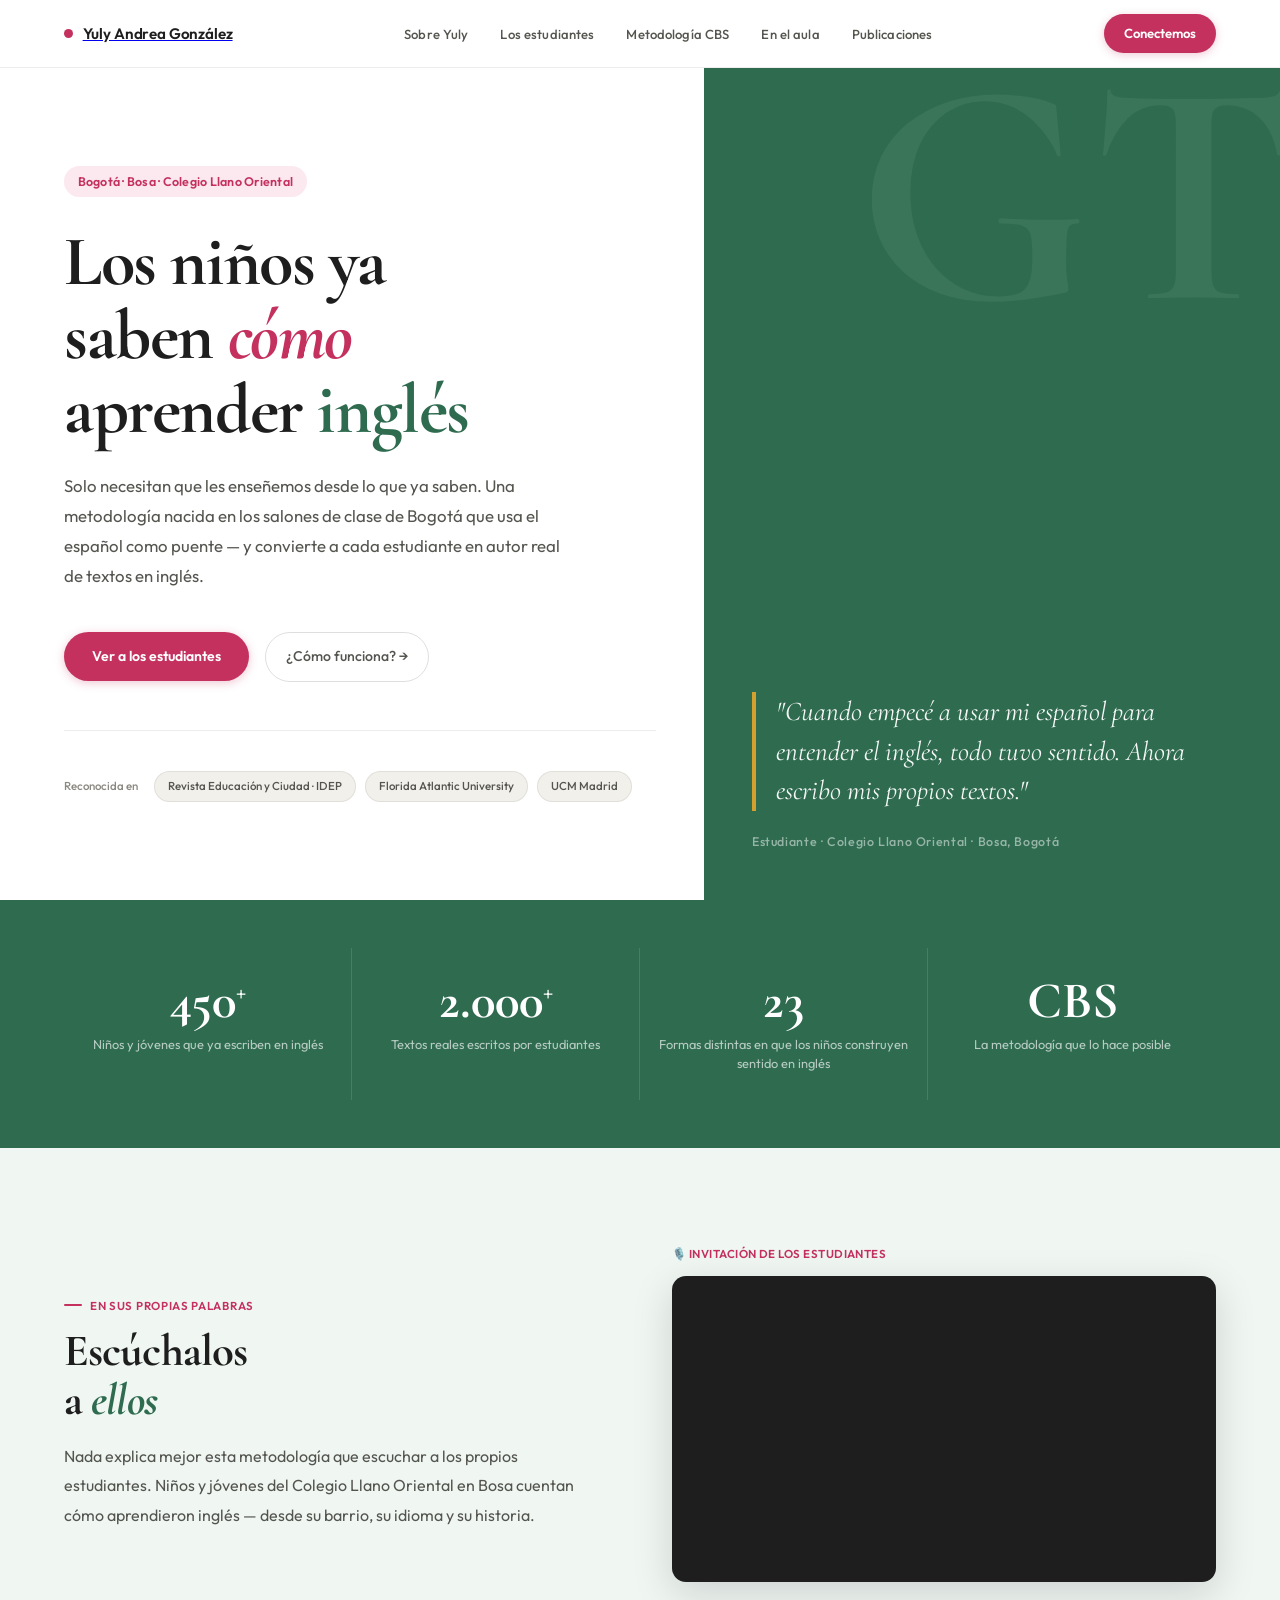
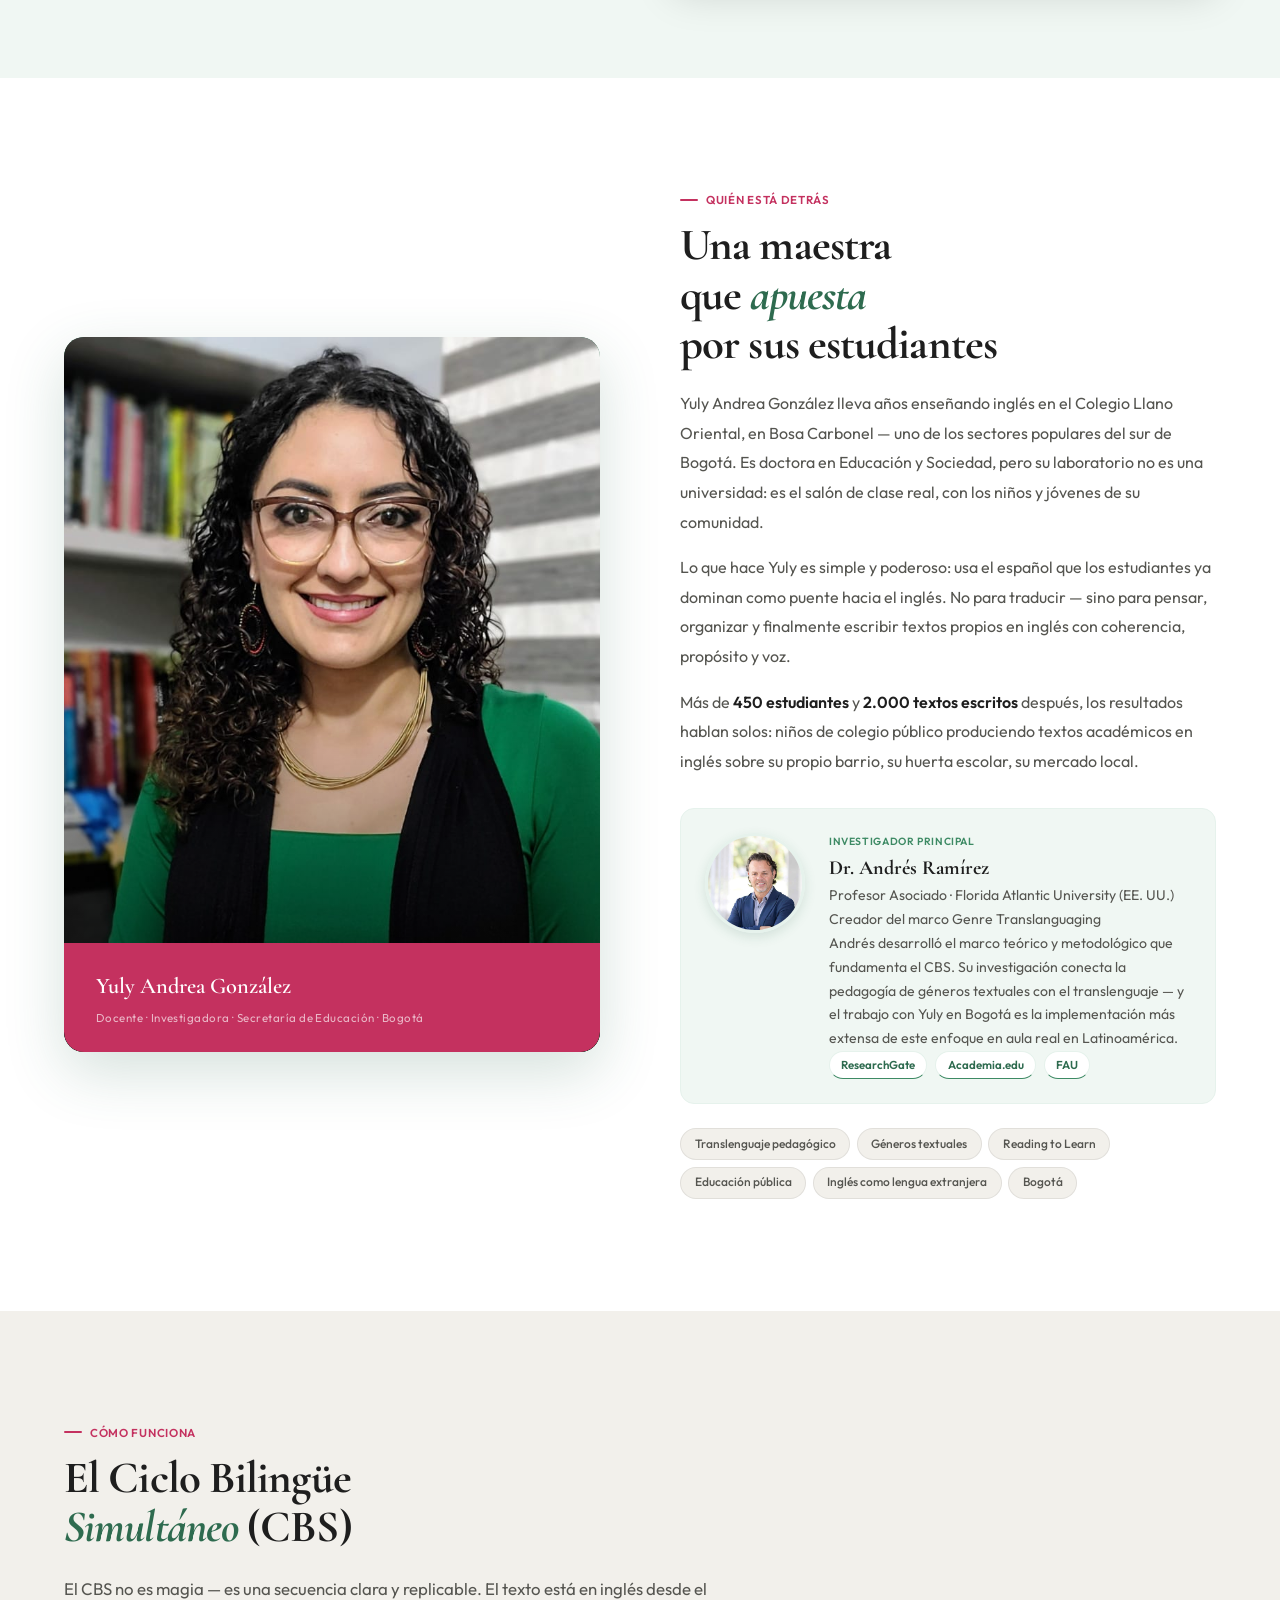
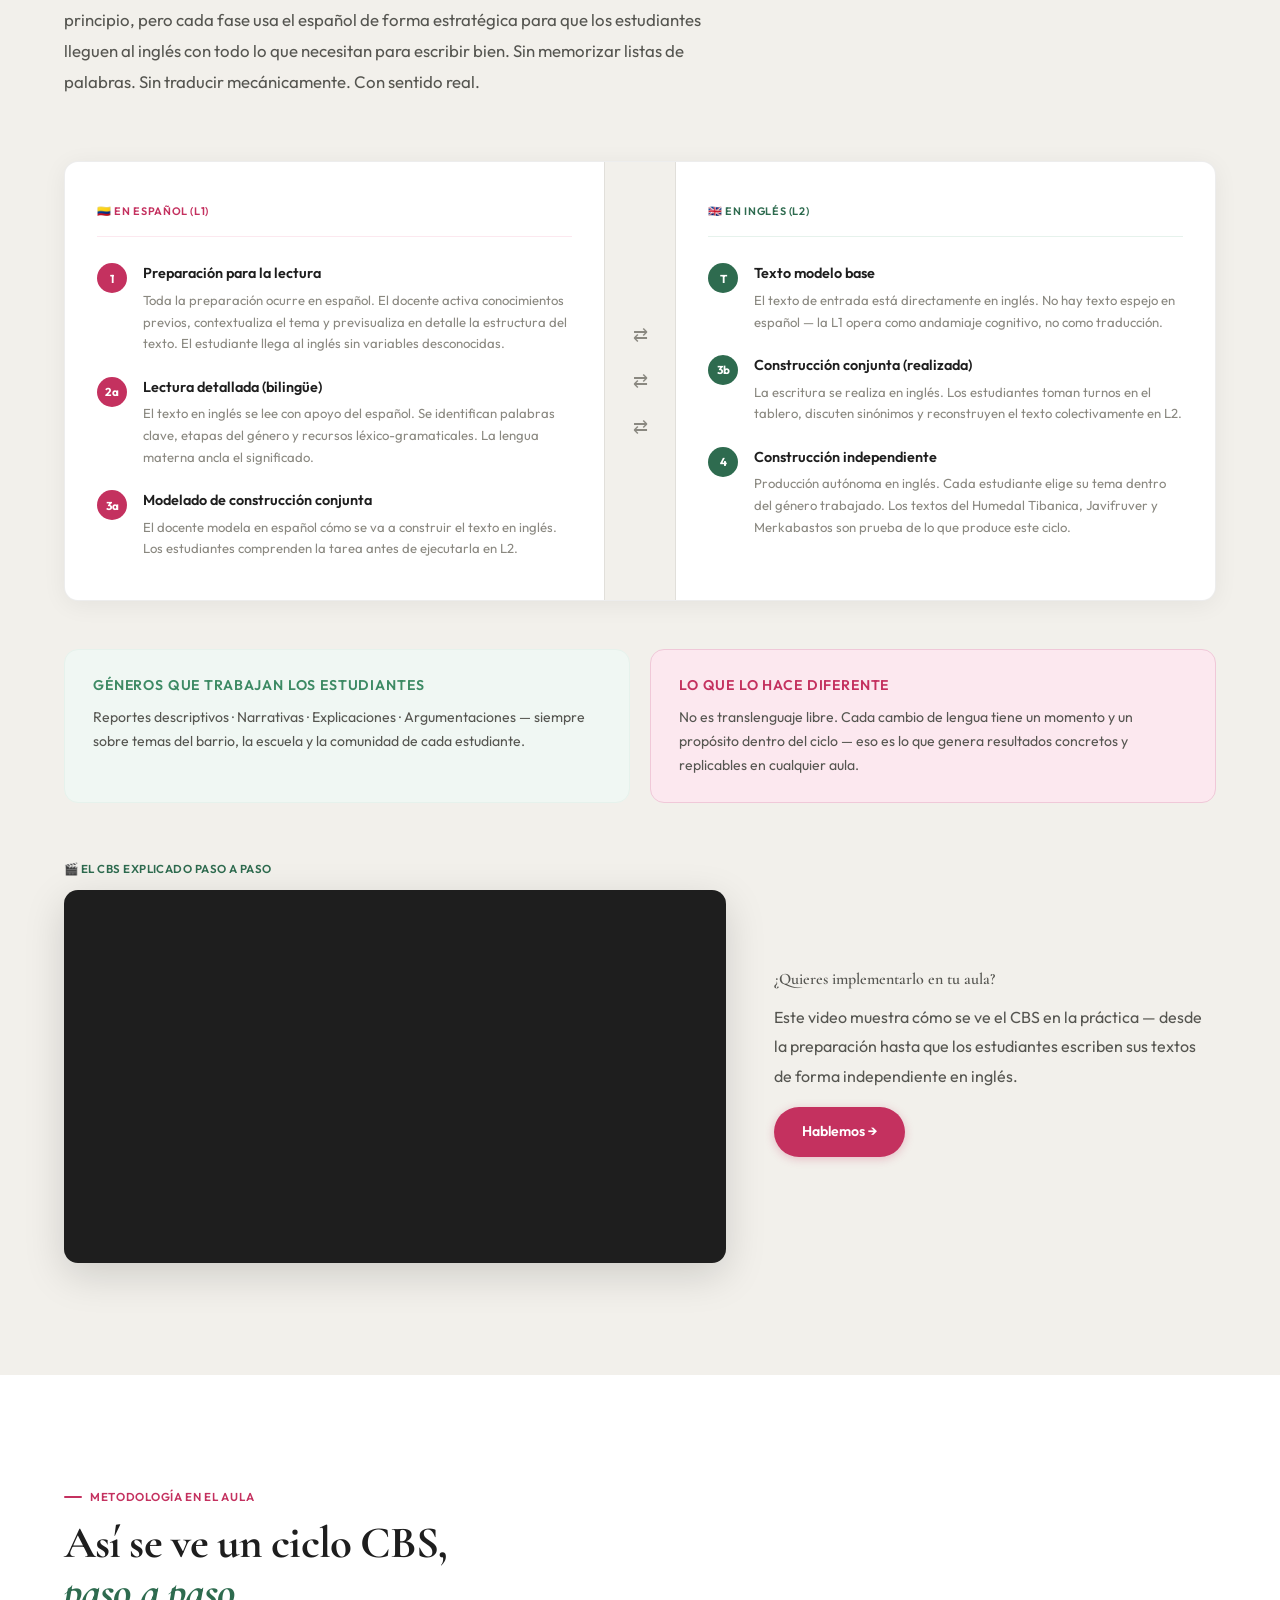
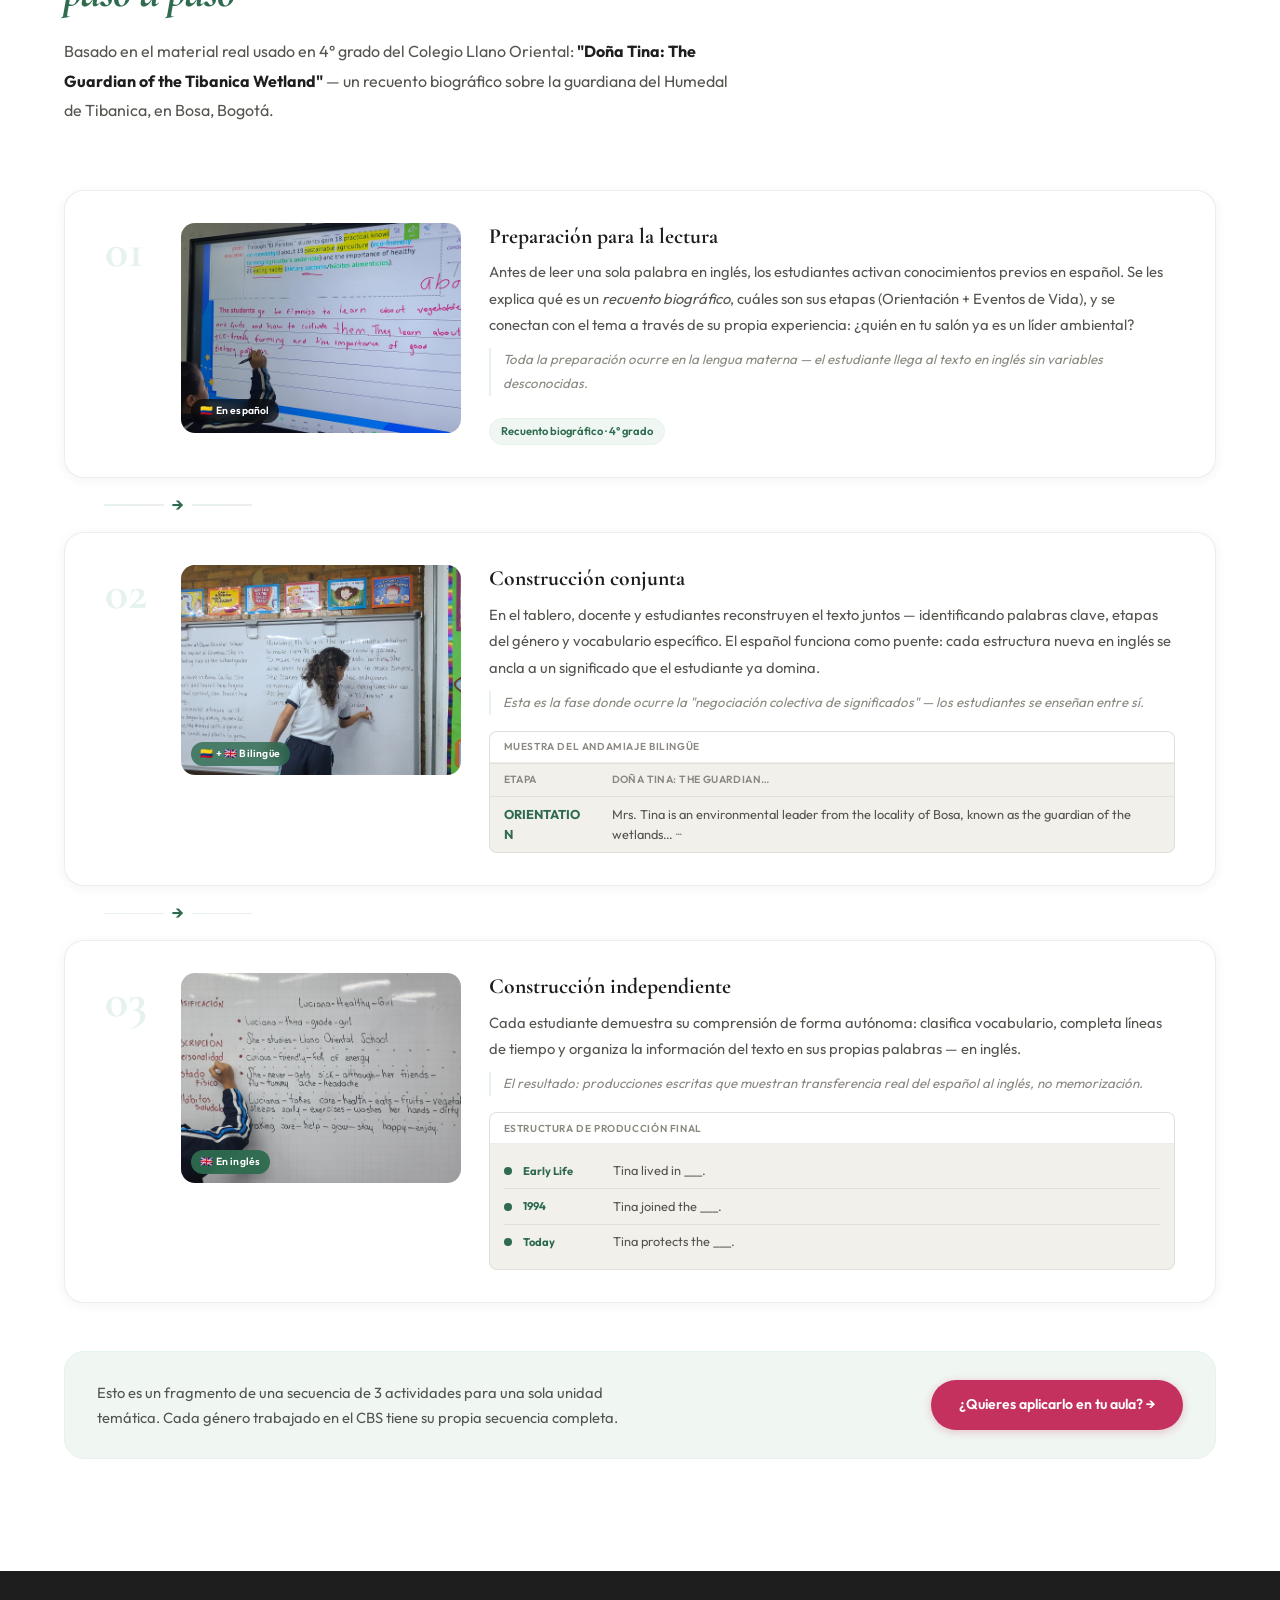
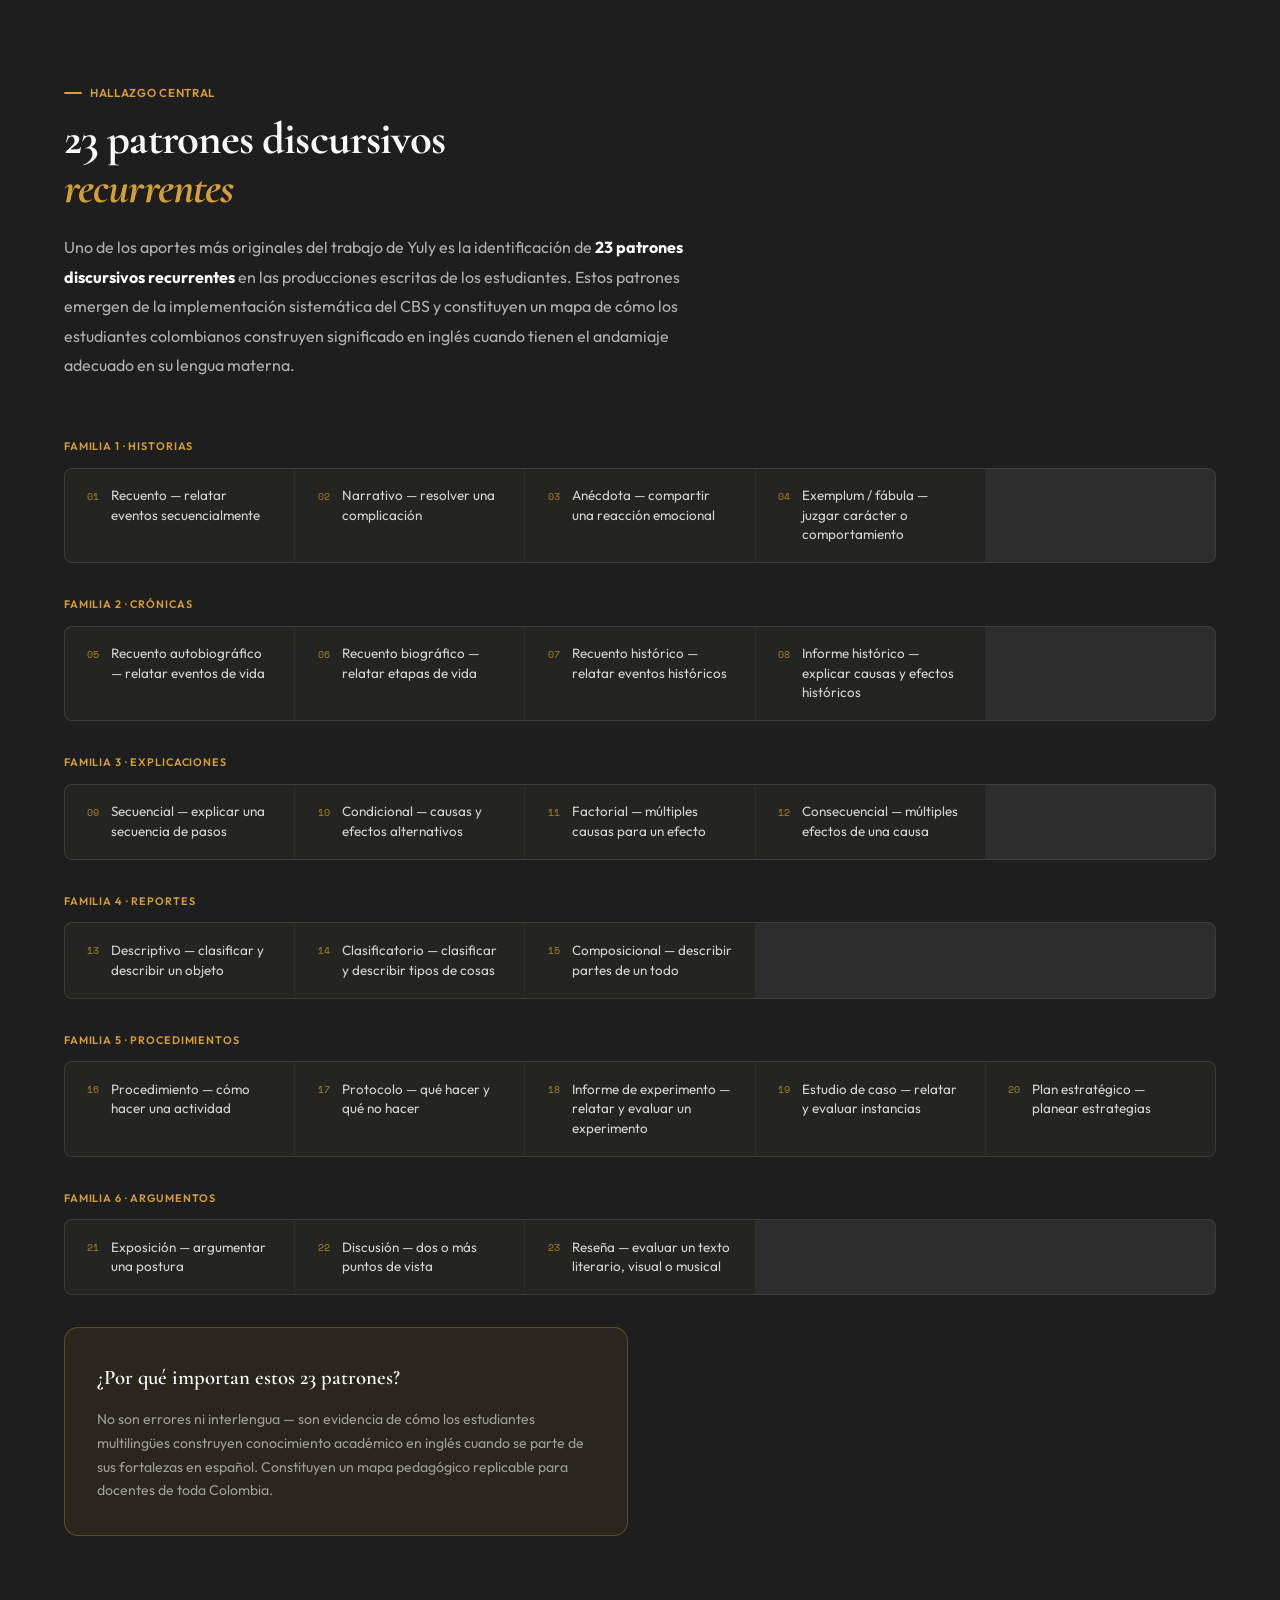
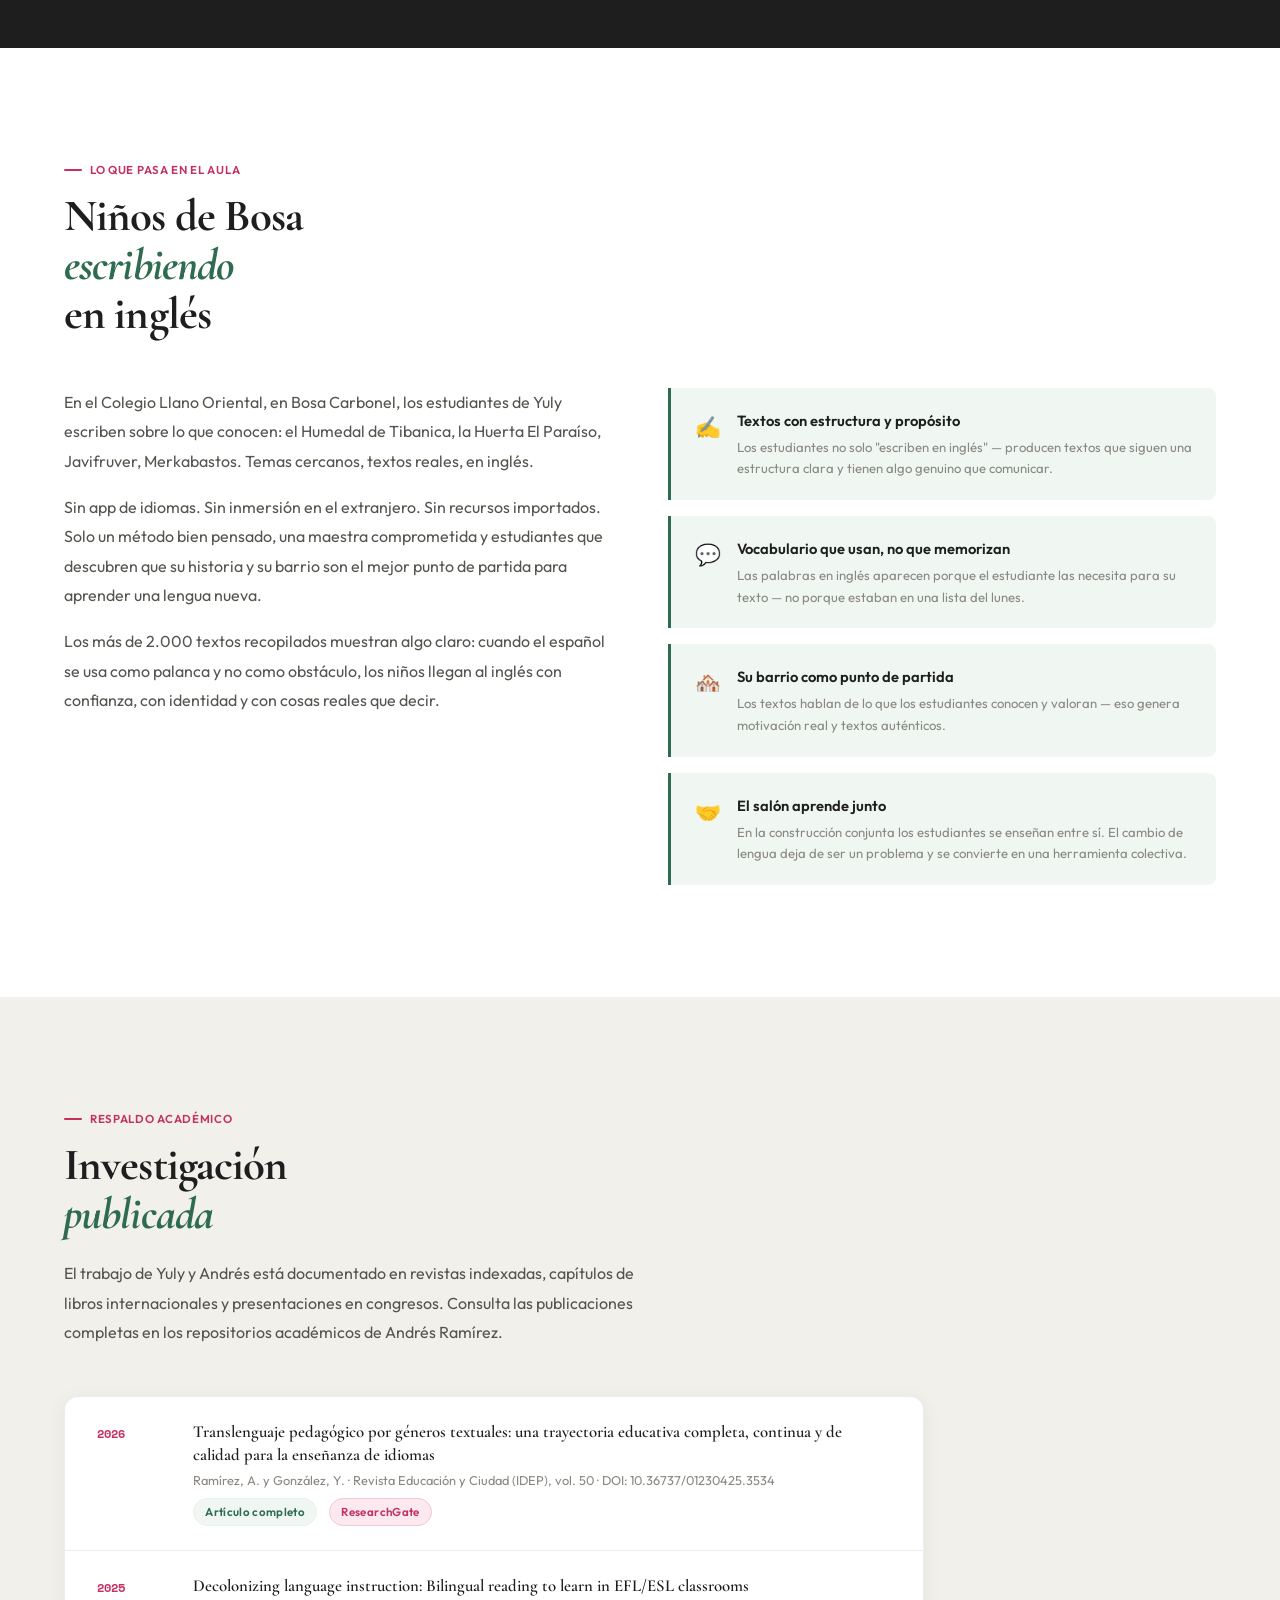
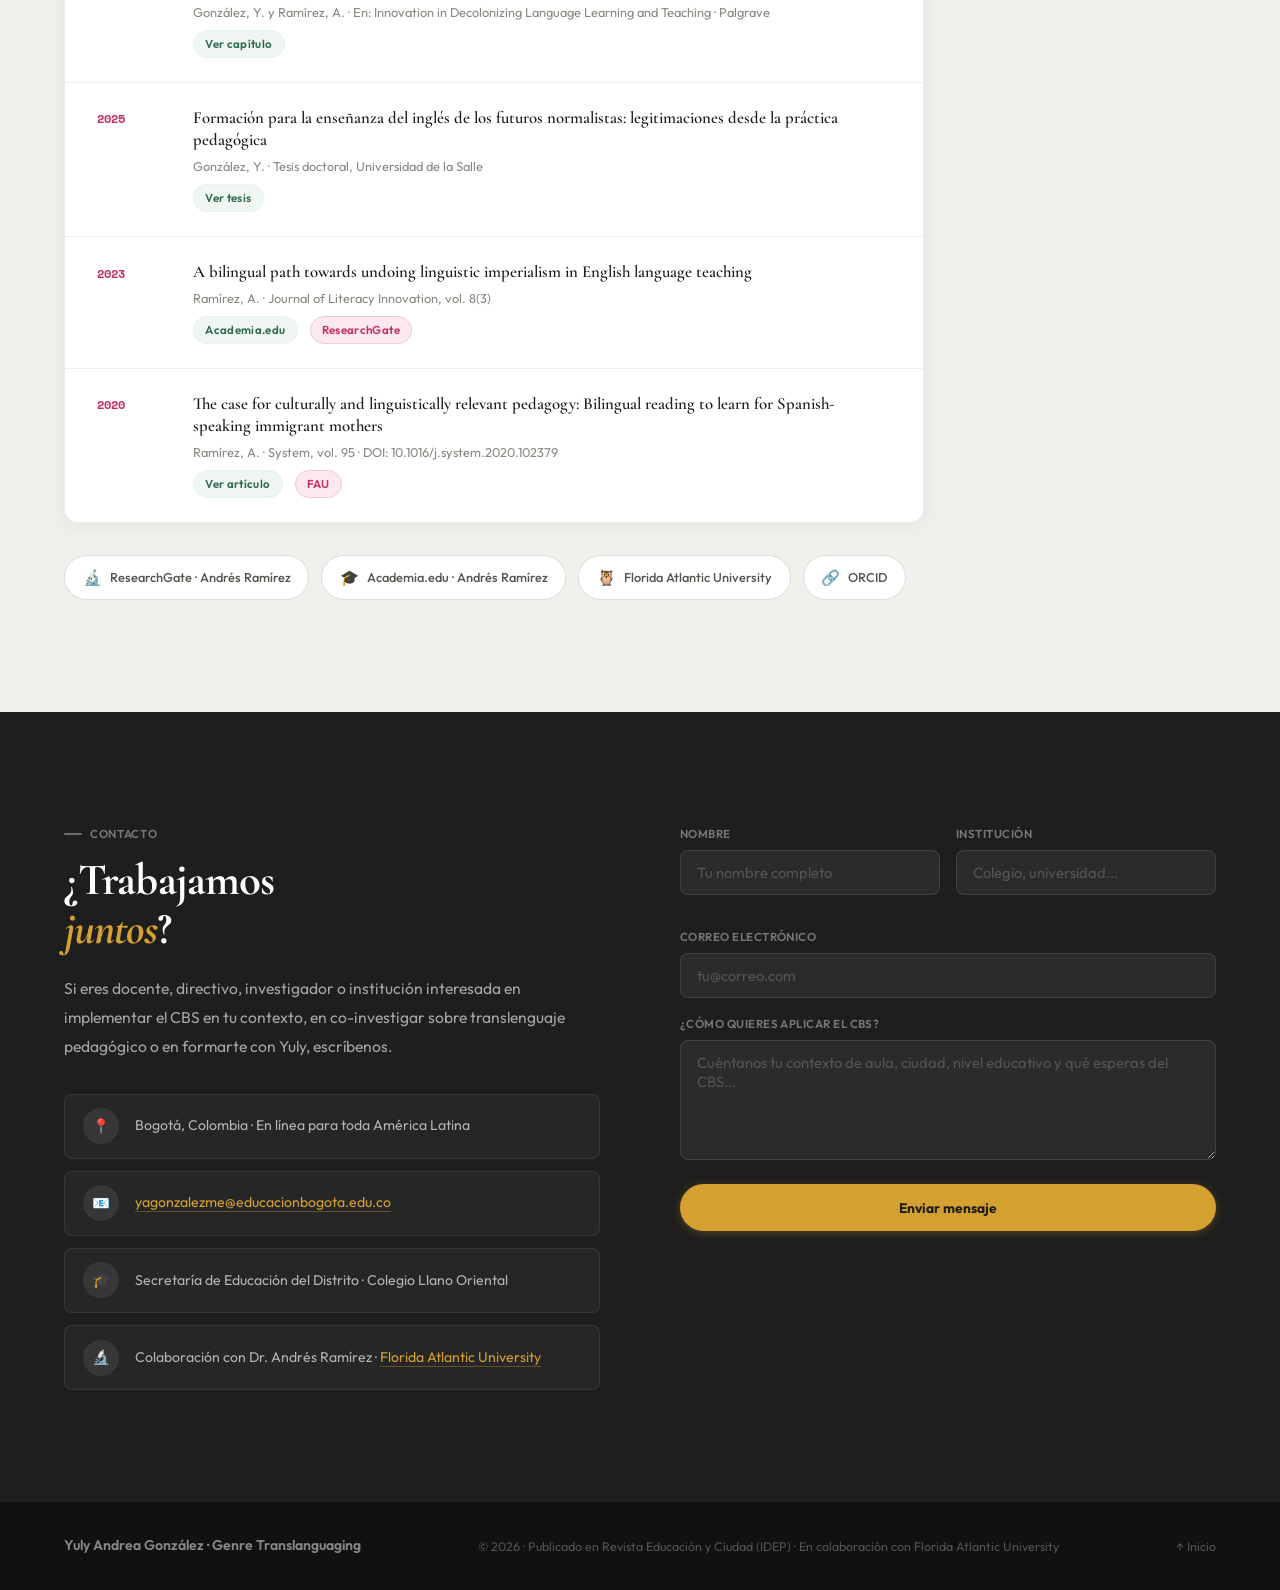
==== commit cc69d4c8: "Implementando desplegue continuo, responsive de sección paso a paso y protagonismo Dr. Andres Ramire" ====
--- a/index.html
+++ b/index.html
@@ -129,8 +129,20 @@
     <p class="reveal">Lo que hace Yuly es simple y poderoso: usa el español que los estudiantes ya dominan como puente hacia el inglés. No para traducir — sino para pensar, organizar y finalmente escribir textos propios en inglés con coherencia, propósito y voz.</p>
     <p class="reveal">Más de <strong>450 estudiantes</strong> y <strong>2.000 textos escritos</strong> después, los resultados hablan solos: niños de colegio público produciendo textos académicos en inglés sobre su propio barrio, su huerta escolar, su mercado local.</p>
     <div class="collab-box reveal">
-      <div class="collab-box-label">En colaboración con</div>
-      <p>Dr. <strong>Andrés Ramírez</strong>, Profesor Asociado en Florida Atlantic University (EE. UU.) y desarrollador del marco Genre Translanguaging. Sus publicaciones están disponibles en <a href="https://www.researchgate.net/profile/Andres-Ramirez-15" target="_blank">ResearchGate</a>, <a href="https://fau.academia.edu/JAndr%C3%A9sRam%C3%ADrez" target="_blank">Academia.edu</a> y la <a href="https://www.fau.edu/education/faculty/ramirezj/" target="_blank">FAU</a>.</p>
+      <div class="collab-profile">
+        <img src="assets/images/andres-ramirez.jpeg" alt="Dr. Andrés Ramírez, Profesor Asociado en Florida Atlantic University" class="collab-photo">
+        <div class="collab-info">
+          <div class="collab-box-label">Investigador principal</div>
+          <h3 class="collab-name">Dr. Andrés Ramírez</h3>
+          <p class="collab-role">Profesor Asociado · Florida Atlantic University (EE. UU.)<br>Creador del marco Genre Translanguaging</p>
+          <p class="collab-desc">Andrés desarrolló el marco teórico y metodológico que fundamenta el CBS. Su investigación conecta la pedagogía de géneros textuales con el translenguaje — y el trabajo con Yuly en Bogotá es la implementación más extensa de este enfoque en aula real en Latinoamérica.</p>
+          <div class="collab-links">
+            <a href="https://www.researchgate.net/profile/Andres-Ramirez-15" target="_blank">ResearchGate</a>
+            <a href="https://fau.academia.edu/JAndr%C3%A9sRam%C3%ADrez" target="_blank">Academia.edu</a>
+            <a href="https://www.fau.edu/education/faculty/ramirezj/" target="_blank">FAU</a>
+          </div>
+        </div>
+      </div>
     </div>
     <div class="sobre-tags reveal">
       <span class="tag">Translenguaje pedagógico</span>
--- a/css/styles.css
+++ b/css/styles.css
@@ -326,14 +326,55 @@
 }
 .sobre-content p strong { color: var(--ink); font-weight: 600; }
 .collab-box {
-  margin-top: 2rem; padding: 1.25rem 1.5rem;
+  margin-top: 2rem; padding: 1.5rem;
   background: var(--green-pale);
-  border-left: 3px solid var(--green);
-  border-radius: 0 var(--radius-sm) var(--radius-sm) 0;
+  border: 1.5px solid var(--green-light);
+  border-radius: var(--radius-md);
 }
 .collab-box-label {
-  font-size: 0.68rem; font-weight: 600; letter-spacing: 0.06em; text-transform: uppercase;
-  color: var(--green-mid); margin-bottom: 0.4rem;
+  font-size: 0.65rem; font-weight: 600; letter-spacing: 0.06em; text-transform: uppercase;
+  color: var(--green-mid); margin-bottom: 0.3rem;
+}
+.collab-profile {
+  display: grid;
+  grid-template-columns: 100px 1fr;
+  gap: 1.5rem;
+  align-items: start;
+}
+.collab-photo {
+  width: 100px; height: 100px;
+  border-radius: 50%;
+  object-fit: cover; object-position: center top;
+  border: 3px solid var(--green-light);
+  box-shadow: 0 4px 12px rgba(46,107,79,0.15);
+}
+.collab-name {
+  font-family: var(--ff-display);
+  font-size: 1.25rem; font-weight: 700;
+  color: var(--ink); line-height: 1.2; margin-bottom: 0.25rem;
+}
+.collab-role {
+  font-size: 0.82rem; color: var(--ink-mid); line-height: 1.5;
+  margin-bottom: 0.6rem;
+}
+.collab-desc {
+  font-size: 0.88rem; color: var(--ink-mid); line-height: 1.75;
+  margin-bottom: 0.75rem;
+}
+.collab-links {
+  display: flex; gap: 0.5rem; flex-wrap: wrap;
+}
+.collab-links a {
+  font-size: 0.72rem; font-weight: 600;
+  color: var(--green);
+  background: var(--white);
+  padding: 0.2rem 0.7rem; border-radius: var(--radius-pill);
+  border: 1px solid var(--green-light);
+  text-decoration: none;
+  transition: background 0.2s, color 0.2s;
+}
+.collab-links a:hover {
+  background: var(--green); color: white;
 }
 .collab-box p {
   font-size: 0.88rem !important; color: var(--ink-mid) !important; margin: 0 !important;
@@ -759,6 +800,193 @@
 footer a { color: rgba(255,255,255,0.28); text-decoration: none; transition: color 0.2s; }
 footer a:hover { color: var(--gold); }
 
+/* ─── METODOLOGÍA EN EL AULA ─── */
+#aula {
+  padding: 7rem 4rem;
+  background: var(--white);
+}
+.aula-intro {
+  max-width: 680px;
+  font-size: 1rem; color: var(--ink-mid); line-height: 1.85;
+  margin-bottom: 4rem;
+}
+.aula-intro strong { color: var(--ink); }
+
+.aula-steps {
+  display: flex; flex-direction: column; gap: 0;
+}
+
+.aula-connector {
+  display: flex; align-items: center; gap: 0.5rem;
+  padding: 0.75rem 0 0.75rem 2.5rem;
+  color: var(--ink-soft);
+}
+.aula-connector-line {
+  flex: 1; height: 1.5px;
+  background: linear-gradient(90deg, var(--green-light), var(--border));
+  max-width: 60px;
+}
+.aula-connector-arrow {
+  font-size: 1.1rem; color: var(--green); font-weight: 600;
+}
+
+.aula-card {
+  display: grid;
+  grid-template-columns: 48px minmax(0, 280px) 1fr;
+  gap: 1.75rem;
+  padding: 2rem 2.5rem;
+  background: var(--white);
+  border: 1.5px solid var(--border);
+  border-radius: var(--radius-lg);
+  align-items: start;
+  transition: box-shadow 0.25s, transform 0.25s;
+  box-shadow: 0 2px 12px rgba(0,0,0,0.05);
+}
+.aula-card:hover {
+  box-shadow: 0 8px 32px rgba(0,0,0,0.1);
+  transform: translateY(-2px);
+}
+
+.aula-card-num {
+  font-family: var(--ff-display);
+  font-size: 3rem; font-weight: 700; line-height: 1;
+  color: var(--green-light);
+  padding-top: 0.25rem;
+  user-select: none;
+}
+
+.aula-card-photo {
+  position: relative;
+  border-radius: var(--radius-md);
+  overflow: hidden;
+  aspect-ratio: 4/3;
+  background: var(--cream-dark);
+  flex-shrink: 0;
+  min-width: 0;
+}
+.aula-card-photo img {
+  width: 100%; height: 100%;
+  object-fit: cover; object-position: center;
+  display: block;
+}
+
+.aula-lang-chip {
+  position: absolute; bottom: 0.6rem; left: 0.6rem;
+  background: rgba(0,0,0,0.65);
+  color: white; font-size: 0.65rem; font-weight: 600;
+  padding: 0.2rem 0.6rem; border-radius: var(--radius-pill);
+  backdrop-filter: blur(6px);
+  letter-spacing: 0.02em;
+}
+.aula-lang-chip--bilingual { background: rgba(46,107,79,0.8); }
+.aula-lang-chip--english   { background: rgba(46,107,79,0.95); }
+
+.aula-card-body h3 {
+  font-family: var(--ff-display);
+  font-size: 1.35rem; font-weight: 700; color: var(--ink);
+  margin-bottom: 0.6rem; line-height: 1.25;
+}
+.aula-card-body p {
+  font-size: 0.92rem; color: var(--ink-mid); line-height: 1.8;
+  margin-bottom: 0.6rem;
+}
+.aula-card-why {
+  font-size: 0.83rem !important;
+  color: var(--ink-soft) !important;
+  font-style: italic;
+  border-left: 2px solid var(--green-light);
+  padding-left: 0.75rem;
+  margin-top: 0.25rem !important;
+}
+.aula-genre-tag {
+  display: inline-block; margin-top: 0.75rem;
+  font-size: 0.7rem; font-weight: 600;
+  color: var(--green); background: var(--green-pale);
+  border: 1px solid var(--green-light);
+  padding: 0.2rem 0.7rem; border-radius: var(--radius-pill);
+}
+
+.aula-sample {
+  margin-top: 1rem;
+  background: var(--cream-dark);
+  border-radius: var(--radius-sm);
+  overflow: hidden;
+  border: 1px solid var(--border);
+}
+.aula-sample-label {
+  font-size: 0.63rem; font-weight: 600; text-transform: uppercase; letter-spacing: 0.06em;
+  color: var(--ink-soft);
+  padding: 0.4rem 0.85rem;
+  border-bottom: 1px solid var(--border);
+  background: var(--white);
+}
+.aula-table {
+  width: 100%; border-collapse: collapse; font-size: 0.8rem;
+}
+.aula-table th {
+  text-align: left; padding: 0.45rem 0.85rem;
+  font-size: 0.65rem; font-weight: 600; text-transform: uppercase; letter-spacing: 0.04em;
+  color: var(--ink-soft); background: var(--cream-dark);
+}
+.aula-table td {
+  padding: 0.5rem 0.85rem; color: var(--ink-mid); line-height: 1.55;
+  vertical-align: top; word-break: break-word;
+}
+.aula-table td:first-child {
+  font-weight: 700; color: var(--green); width: auto;
+}
+.aula-table tr { border-top: 1px solid var(--border); }
+.aula-fade { color: var(--ink-soft); }
+
+.aula-timeline {
+  display: flex; flex-direction: column; gap: 0;
+  padding: 0.6rem 0.85rem;
+}
+.aula-timeline-step {
+  display: grid;
+  grid-template-columns: 10px 80px 1fr;
+  gap: 0.6rem;
+  align-items: center;
+  padding: 0.4rem 0;
+  border-bottom: 1px solid var(--border);
+}
+.aula-timeline-step:last-child { border-bottom: none; }
+.aula-timeline-dot {
+  width: 8px; height: 8px; border-radius: 50%;
+  background: var(--green); flex-shrink: 0;
+}
+.aula-timeline-label {
+  font-size: 0.7rem; font-weight: 700; color: var(--green); white-space: nowrap;
+}
+.aula-timeline-blank {
+  font-size: 0.8rem; color: var(--ink-mid);
+}
+
+.aula-cta {
+  margin-top: 3rem;
+  padding: 1.75rem 2rem;
+  background: var(--green-pale);
+  border-radius: var(--radius-lg);
+  border: 1.5px solid var(--green-light);
+  display: flex; align-items: center; justify-content: space-between; gap: 2rem;
+  flex-wrap: wrap;
+}
+.aula-cta-text {
+  font-size: 0.92rem; color: var(--ink-mid); line-height: 1.7;
+  max-width: 540px; flex: 1;
+}
+
+/* ─── SCROLL ANIMATIONS ─── */
+.reveal {
+  opacity: 0; transform: translateY(24px);
+  transition: opacity 0.65s ease, transform 0.65s ease;
+}
+.reveal.visible { opacity: 1; transform: translateY(0); }
+.reveal-delay-1 { transition-delay: 0.1s; }
+.reveal-delay-2 { transition-delay: 0.2s; }
+.reveal-delay-3 { transition-delay: 0.3s; }
+.reveal-delay-4 { transition-delay: 0.4s; }
+
 /* ─── RESPONSIVE ─── */
 
 /* Tablet (≤ 1024px) */
@@ -803,6 +1031,16 @@
 
   .video-feature { grid-template-columns: 1fr; padding: 5rem 2rem; gap: 2.5rem; }
   .video-feature--inset { padding: 2.5rem 0 0; grid-template-columns: 1fr; }
+
+  /* Aula — tablet */
+  #aula { padding: 5rem 2rem; }
+  .aula-card {
+    grid-template-columns: 1fr;
+    padding: 1.75rem;
+  }
+  .aula-card-num { font-size: 2rem; color: var(--green-light); margin-bottom: 0.25rem; }
+  .aula-card-photo { aspect-ratio: 16/9; width: 100%; max-height: 260px; }
+  .aula-connector { padding-left: 0; justify-content: center; }
 }
 
 /* Mobile (≤ 640px) */
@@ -831,6 +1069,9 @@
   .sobre-offset { display: none; }
   .sobre-tag-name { font-size: 1.15rem; }
   .collab-box { padding: 1.1rem 1.25rem; }
+  .collab-profile { grid-template-columns: 1fr; gap: 1rem; justify-items: center; text-align: center; }
+  .collab-photo { width: 80px; height: 80px; }
+  .collab-links { justify-content: center; }
 
   h2 { font-size: clamp(1.9rem, 7vw, 2.4rem); }
   .section-label { font-size: 0.65rem; }
@@ -868,238 +1109,35 @@
 
   .video-feature { padding: 4rem 1.25rem; gap: 2rem; }
   .video-feature--inset { padding: 2rem 0 0; }
-}
-
-/* ─── SCROLL ANIMATIONS ─── */
-.reveal {
-  opacity: 0; transform: translateY(24px);
-  transition: opacity 0.65s ease, transform 0.65s ease;
-}
-.reveal.visible { opacity: 1; transform: translateY(0); }
-.reveal-delay-1 { transition-delay: 0.1s; }
-.reveal-delay-2 { transition-delay: 0.2s; }
-.reveal-delay-3 { transition-delay: 0.3s; }
-.reveal-delay-4 { transition-delay: 0.4s; }
-
-/* ─── METODOLOGÍA EN EL AULA ─── */
-#aula {
-  padding: 7rem 4rem;
-  background: var(--white);
-}
-.aula-intro {
-  max-width: 680px;
-  font-size: 1rem; color: var(--ink-mid); line-height: 1.85;
-  margin-bottom: 4rem;
-}
-.aula-intro strong { color: var(--ink); }
-
-/* Steps container */
-.aula-steps {
-  display: flex;
-  flex-direction: column;
-  gap: 0;
-}
-
-/* Connector between cards */
-.aula-connector {
-  display: flex;
-  align-items: center;
-  gap: 0.5rem;
-  padding: 0.75rem 0 0.75rem 2.5rem;
-  color: var(--ink-soft);
-}
-.aula-connector-line {
-  flex: 1; height: 1.5px;
-  background: linear-gradient(90deg, var(--green-light), var(--border));
-  max-width: 60px;
-}
-.aula-connector-arrow {
-  font-size: 1.1rem; color: var(--green); font-weight: 600;
-}
-
-/* Card */
-.aula-card {
-  display: grid;
-  grid-template-columns: 52px 320px 1fr;
-  gap: 2rem;
-  padding: 2rem 2.5rem;
-  background: var(--white);
-  border: 1.5px solid var(--border);
-  border-radius: var(--radius-lg);
-  align-items: start;
-  transition: box-shadow 0.25s, transform 0.25s;
-  box-shadow: 0 2px 12px rgba(0,0,0,0.05);
-}
-.aula-card:hover {
-  box-shadow: 0 8px 32px rgba(0,0,0,0.1);
-  transform: translateY(-2px);
-}
-
-/* Step number */
-.aula-card-num {
-  font-family: var(--ff-display);
-  font-size: 3.5rem; font-weight: 700; line-height: 1;
-  color: var(--green-light);
-  padding-top: 0.25rem;
-  user-select: none;
-}
-
-/* Photo column */
-.aula-card-photo {
-  position: relative;
-  border-radius: var(--radius-md);
-  overflow: hidden;
-  aspect-ratio: 4/3;
-  background: var(--cream-dark);
-  flex-shrink: 0;
-}
-.aula-card-photo img {
-  width: 100%; height: 100%;
-  object-fit: cover;
-  object-position: center;
-  display: block;
-}
-
-/* Language chip */
-.aula-lang-chip {
-  position: absolute; bottom: 0.75rem; left: 0.75rem;
-  background: rgba(0,0,0,0.65);
-  color: white; font-size: 0.68rem; font-weight: 600;
-  padding: 0.25rem 0.65rem; border-radius: var(--radius-pill);
-  backdrop-filter: blur(6px);
-  letter-spacing: 0.02em;
-}
-.aula-lang-chip--bilingual { background: rgba(46,107,79,0.8); }
-.aula-lang-chip--english   { background: rgba(46,107,79,0.95); }
-
-/* Body text */
-.aula-card-body h3 {
-  font-family: var(--ff-display);
-  font-size: 1.4rem; font-weight: 700; color: var(--ink);
-  margin-bottom: 0.75rem; line-height: 1.2;
-}
-.aula-card-body p {
-  font-size: 0.95rem; color: var(--ink-mid); line-height: 1.85;
-  margin-bottom: 0.75rem;
-}
-.aula-card-why {
-  font-size: 0.85rem !important;
-  color: var(--ink-soft) !important;
-  font-style: italic;
-  border-left: 2px solid var(--green-light);
-  padding-left: 0.85rem;
-  margin-top: 0.25rem !important;
-}
-.aula-genre-tag {
-  display: inline-block;
-  margin-top: 0.75rem;
-  font-size: 0.72rem; font-weight: 600;
-  color: var(--green); background: var(--green-pale);
-  border: 1px solid var(--green-light);
-  padding: 0.25rem 0.75rem; border-radius: var(--radius-pill);
-}
-
-/* Sample box */
-.aula-sample {
-  margin-top: 1.25rem;
-  background: var(--cream-dark);
-  border-radius: var(--radius-sm);
-  overflow: hidden;
-  border: 1px solid var(--border);
-}
-.aula-sample-label {
-  font-size: 0.65rem; font-weight: 600; text-transform: uppercase; letter-spacing: 0.06em;
-  color: var(--ink-soft);
-  padding: 0.5rem 1rem;
-  border-bottom: 1px solid var(--border);
-  background: var(--white);
-}
-.aula-table {
-  width: 100%; border-collapse: collapse; font-size: 0.82rem;
-}
-.aula-table th {
-  text-align: left; padding: 0.5rem 1rem;
-  font-size: 0.68rem; font-weight: 600; text-transform: uppercase; letter-spacing: 0.04em;
-  color: var(--ink-soft); background: var(--cream-dark);
-}
-.aula-table td {
-  padding: 0.6rem 1rem; color: var(--ink-mid); line-height: 1.6;
-  vertical-align: top;
-}
-.aula-table td:first-child {
-  font-weight: 700; color: var(--green); white-space: nowrap; width: 110px;
-}
-.aula-table tr { border-top: 1px solid var(--border); }
-.aula-fade { color: var(--ink-soft); }
-
-/* Timeline */
-.aula-timeline {
-  display: flex; flex-direction: column; gap: 0;
-  padding: 0.75rem 1rem;
-}
-.aula-timeline-step {
-  display: grid;
-  grid-template-columns: 12px 90px 1fr;
-  gap: 0.75rem;
-  align-items: center;
-  padding: 0.5rem 0;
-  border-bottom: 1px solid var(--border);
-}
-.aula-timeline-step:last-child { border-bottom: none; }
-.aula-timeline-dot {
-  width: 10px; height: 10px; border-radius: 50%;
-  background: var(--green); flex-shrink: 0;
-}
-.aula-timeline-label {
-  font-size: 0.72rem; font-weight: 700; color: var(--green); white-space: nowrap;
-}
-.aula-timeline-blank {
-  font-size: 0.82rem; color: var(--ink-mid);
-}
-
-/* CTA cierre */
-.aula-cta {
-  margin-top: 3.5rem;
-  padding: 2rem 2.5rem;
-  background: var(--green-pale);
-  border-radius: var(--radius-lg);
-  border: 1.5px solid var(--green-light);
-  display: flex; align-items: center; justify-content: space-between; gap: 2rem;
-  flex-wrap: wrap;
-}
-.aula-cta-text {
-  font-size: 0.95rem; color: var(--ink-mid); line-height: 1.7;
-  max-width: 560px; flex: 1;
-}
-
-/* ─── RESPONSIVE AULA ─── */
-@media (max-width: 1100px) {
-  .aula-card {
-    grid-template-columns: 40px 260px 1fr;
-    gap: 1.5rem;
+
+  /* Aula — mobile */
+  #aula { padding: 4rem 1.25rem; }
+  .aula-intro { margin-bottom: 2.5rem; font-size: 0.95rem; }
+  .aula-card { padding: 1.25rem; gap: 0.75rem; border-radius: var(--radius-md); }
+  .aula-card-num { font-size: 1.75rem; }
+  .aula-card-body h3 { font-size: 1.15rem; }
+  .aula-card-body p { font-size: 0.9rem; }
+  .aula-card-why { font-size: 0.82rem !important; }
+  .aula-card-photo { aspect-ratio: 16/9; border-radius: var(--radius-sm); }
+  .aula-connector { padding-left: 0; justify-content: center; }
+  .aula-sample { margin-top: 1rem; }
+  .aula-table { font-size: 0.78rem; }
+  .aula-table th, .aula-table td { padding: 0.45rem 0.75rem; }
+  .aula-table td:first-child { white-space: normal; }
+  .aula-timeline { padding: 0.5rem 0.75rem; }
+  .aula-timeline-step {
+    grid-template-columns: 10px 1fr;
+    grid-template-rows: auto auto;
+    gap: 0.3rem 0.5rem;
+    padding: 0.6rem 0;
   }
-  .aula-card-num { font-size: 2.8rem; }
-}
-
-@media (max-width: 900px) {
-  #aula { padding: 5rem 2rem; }
-  .aula-card {
-    grid-template-columns: 1fr;
-    padding: 1.75rem;
+  .aula-timeline-dot { grid-row: 1 / 3; align-self: start; margin-top: 4px; }
+  .aula-timeline-label { grid-column: 2; }
+  .aula-timeline-blank { grid-column: 2; font-size: 0.78rem; }
+  .aula-cta {
+    margin-top: 2rem; padding: 1.5rem;
+    flex-direction: column; align-items: flex-start; gap: 1rem;
   }
-  .aula-card-num { font-size: 2.2rem; }
-  .aula-card-photo { aspect-ratio: 16/9; max-height: 260px; }
-  .aula-connector { padding-left: 0; justify-content: center; }
-}
-
-@media (max-width: 640px) {
-  #aula { padding: 4rem 1.25rem; }
-  .aula-intro { margin-bottom: 2.5rem; }
-  .aula-card { padding: 1.5rem; gap: 1rem; }
-  .aula-card-body h3 { font-size: 1.2rem; }
-  .aula-table th, .aula-table td { padding: 0.5rem 0.75rem; }
-  .aula-timeline-step { grid-template-columns: 10px 70px 1fr; gap: 0.5rem; }
-  .aula-cta { flex-direction: column; align-items: flex-start; gap: 1.25rem; }
-}
-
-/* ─── SCROLL ANIMATIONS ─── */
+  .aula-cta-text { font-size: 0.88rem; }
+}
+
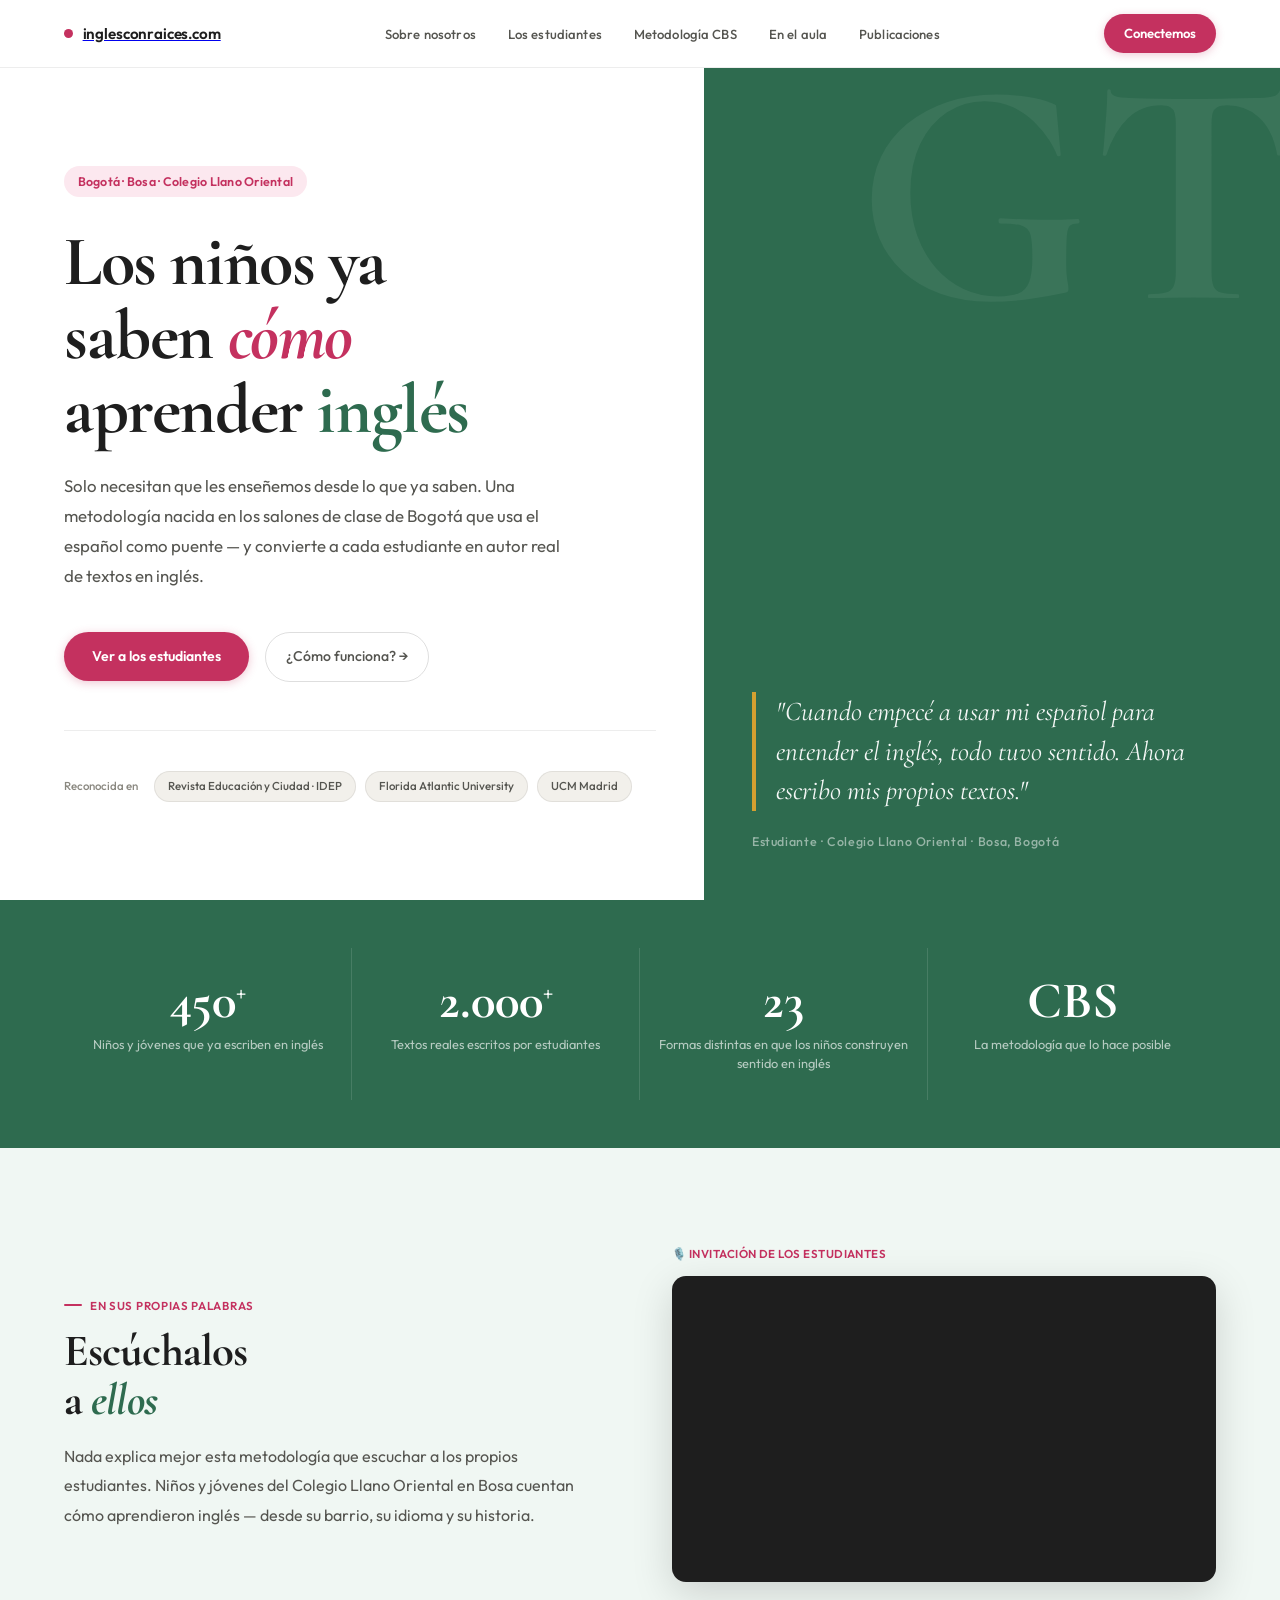
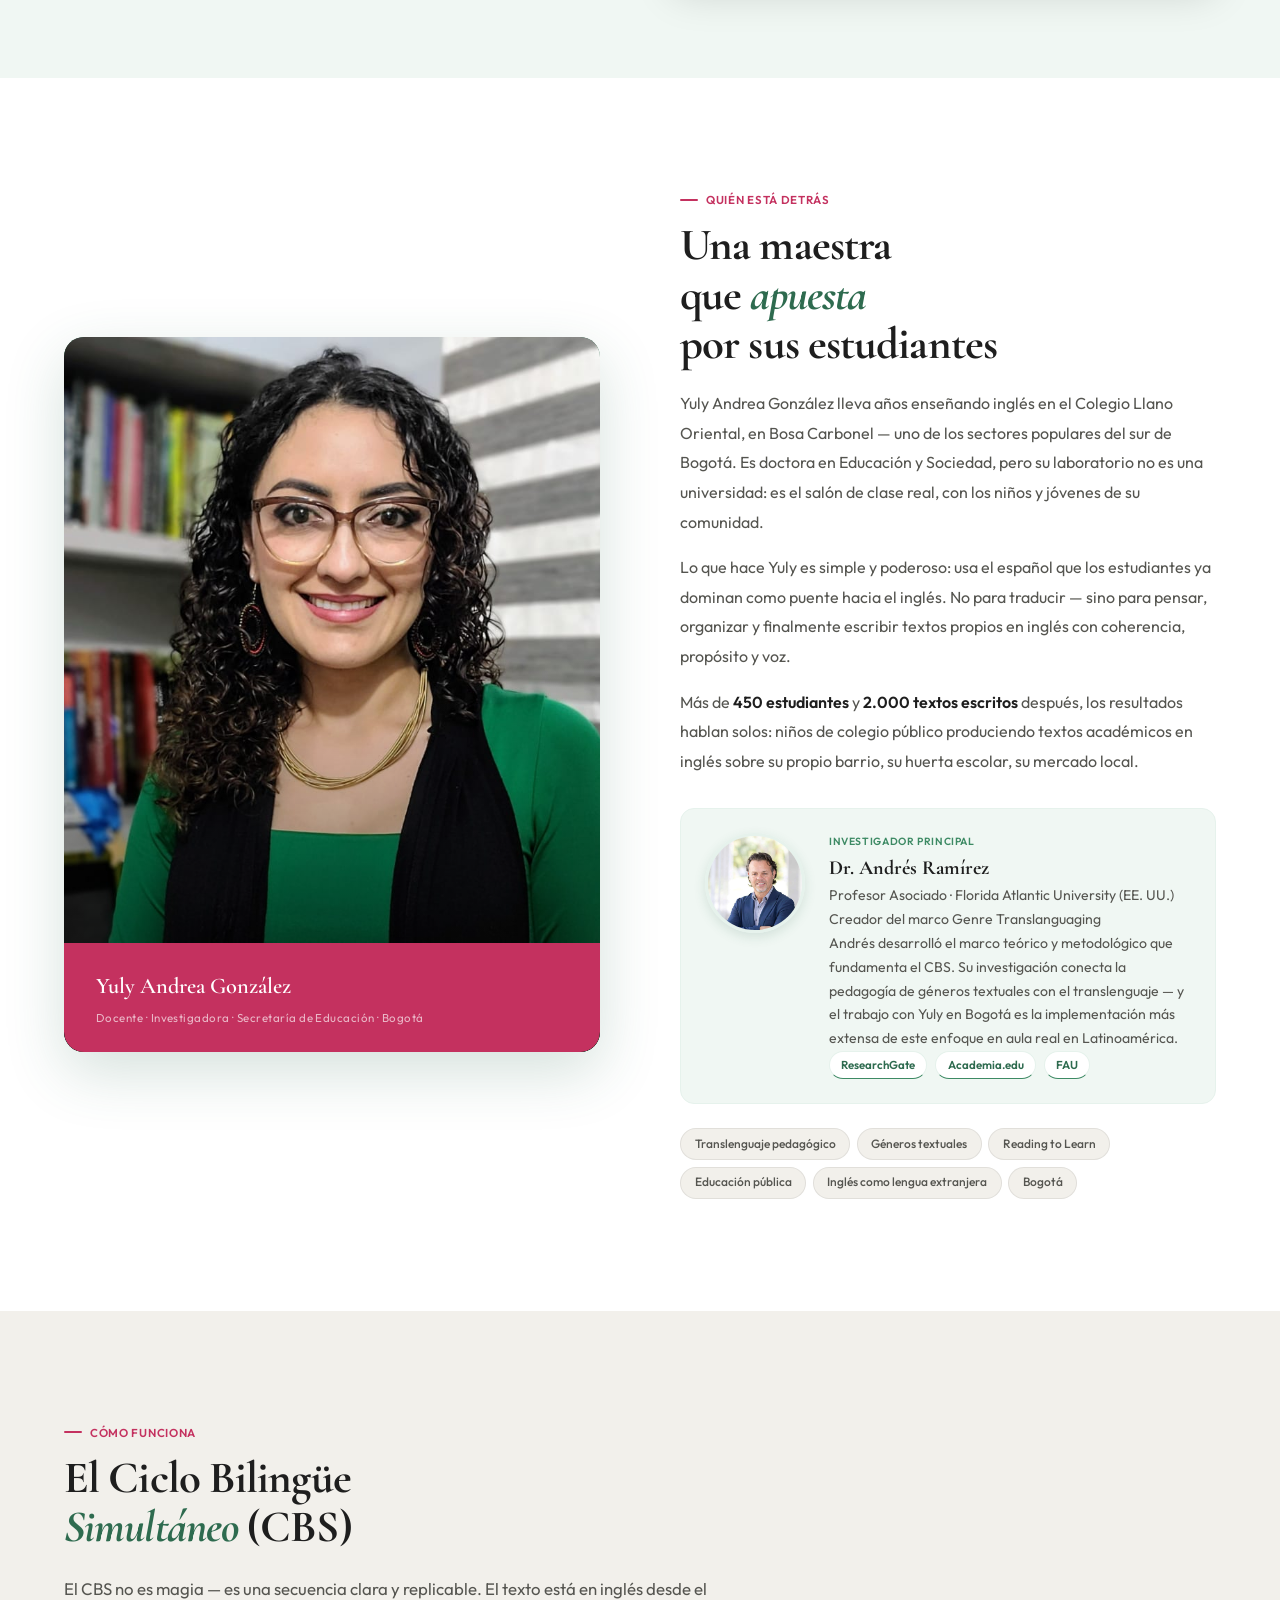
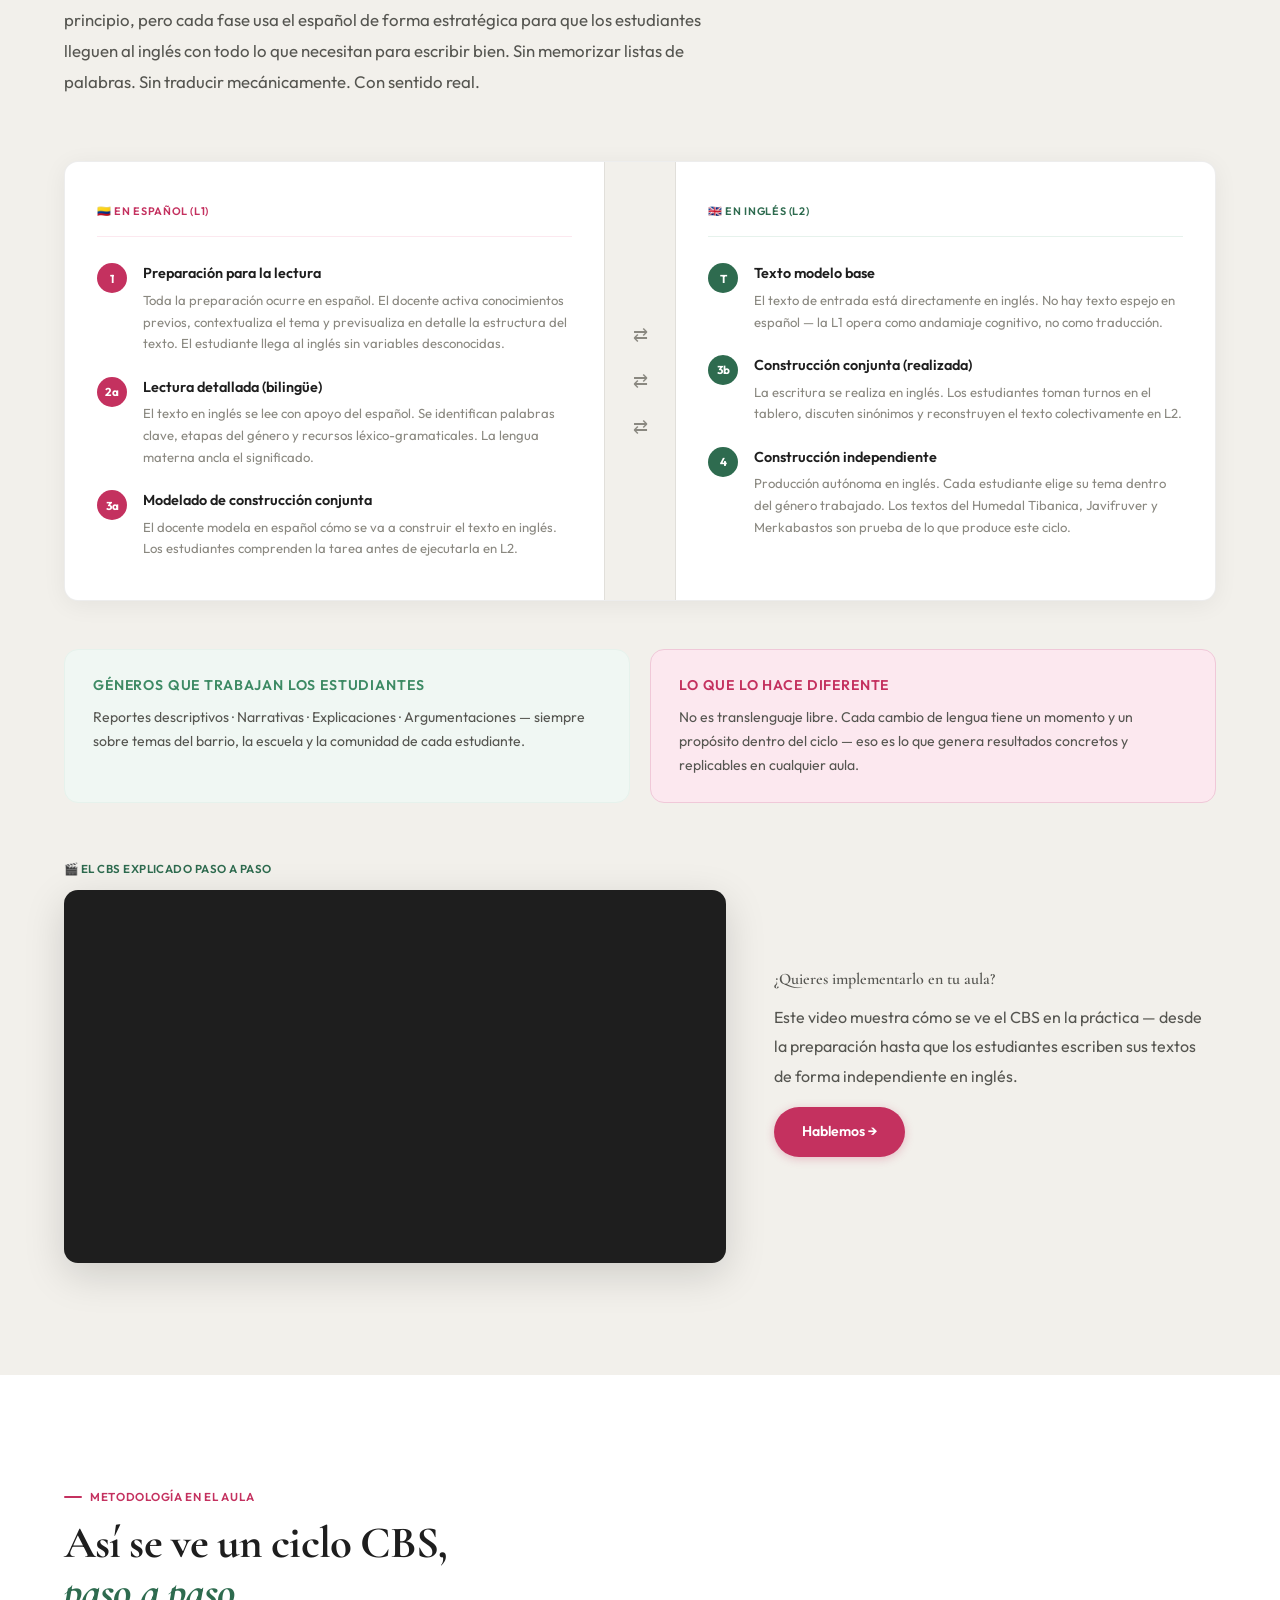
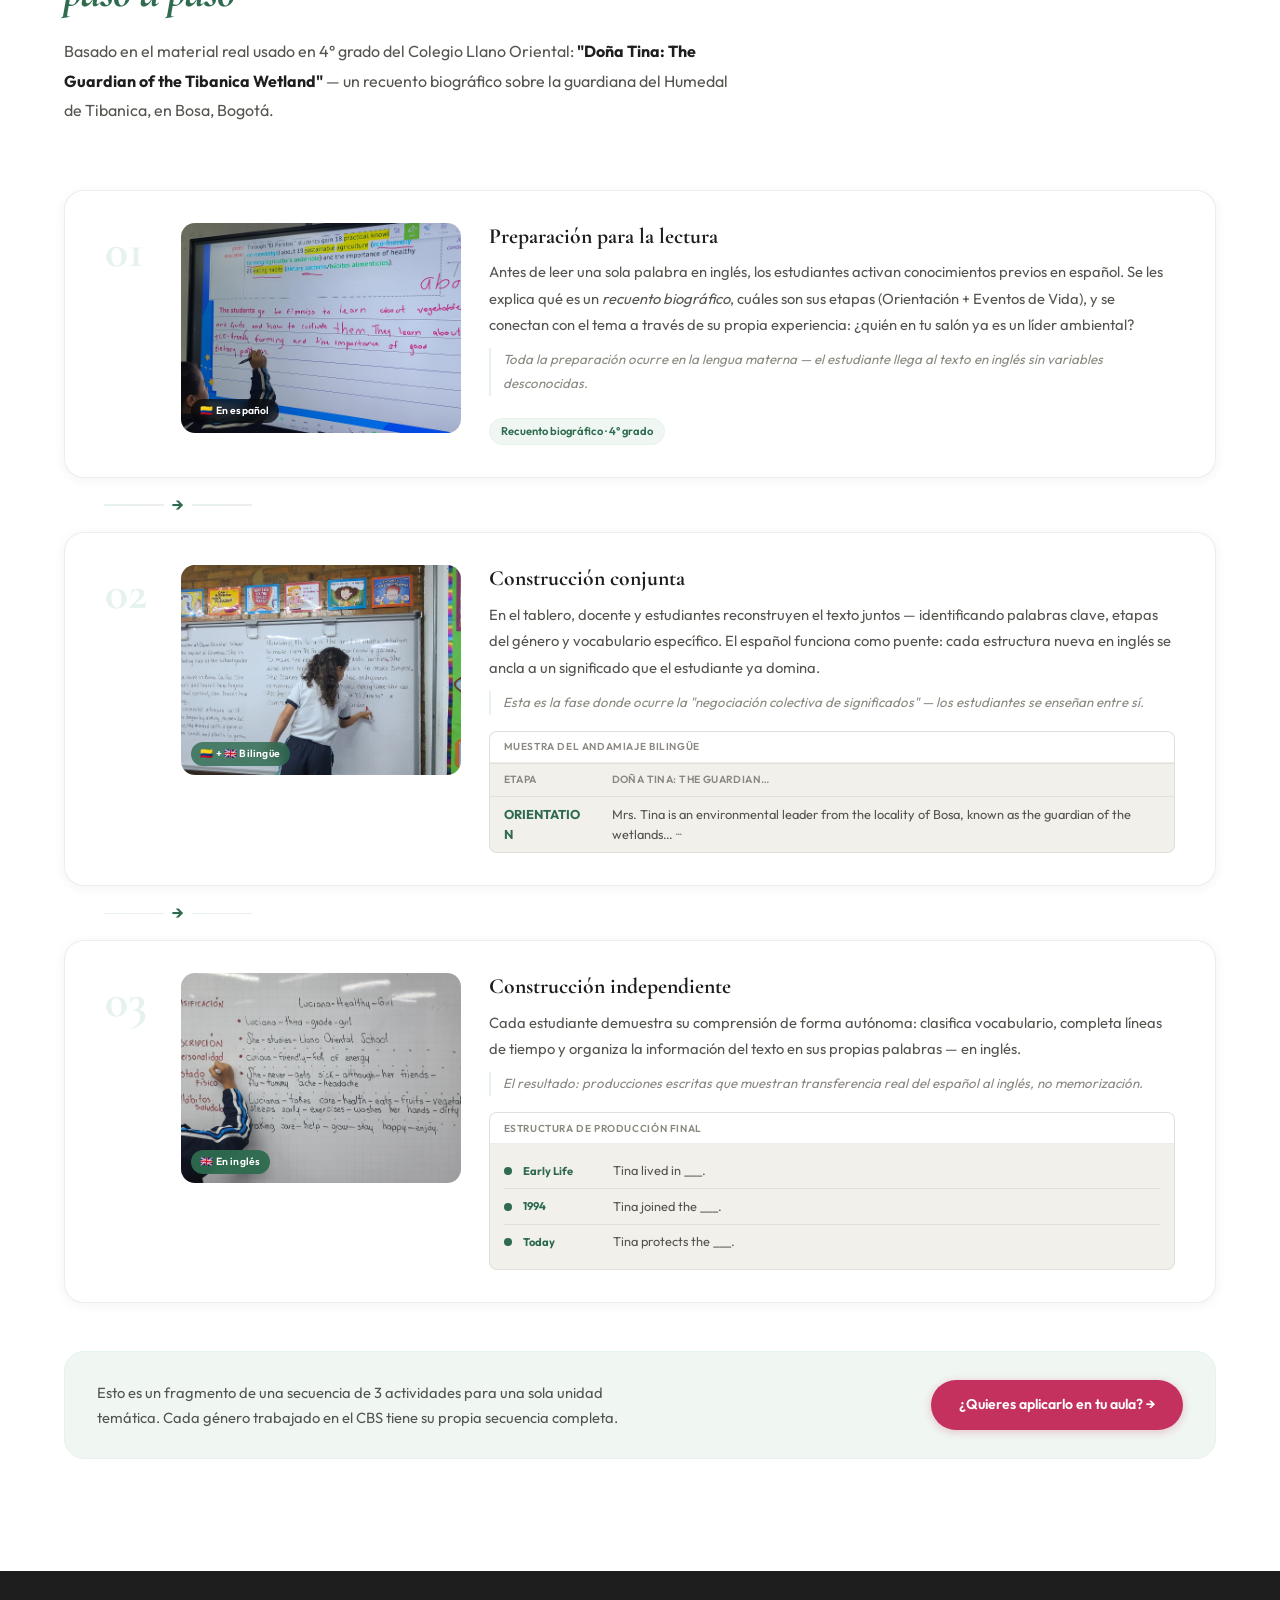
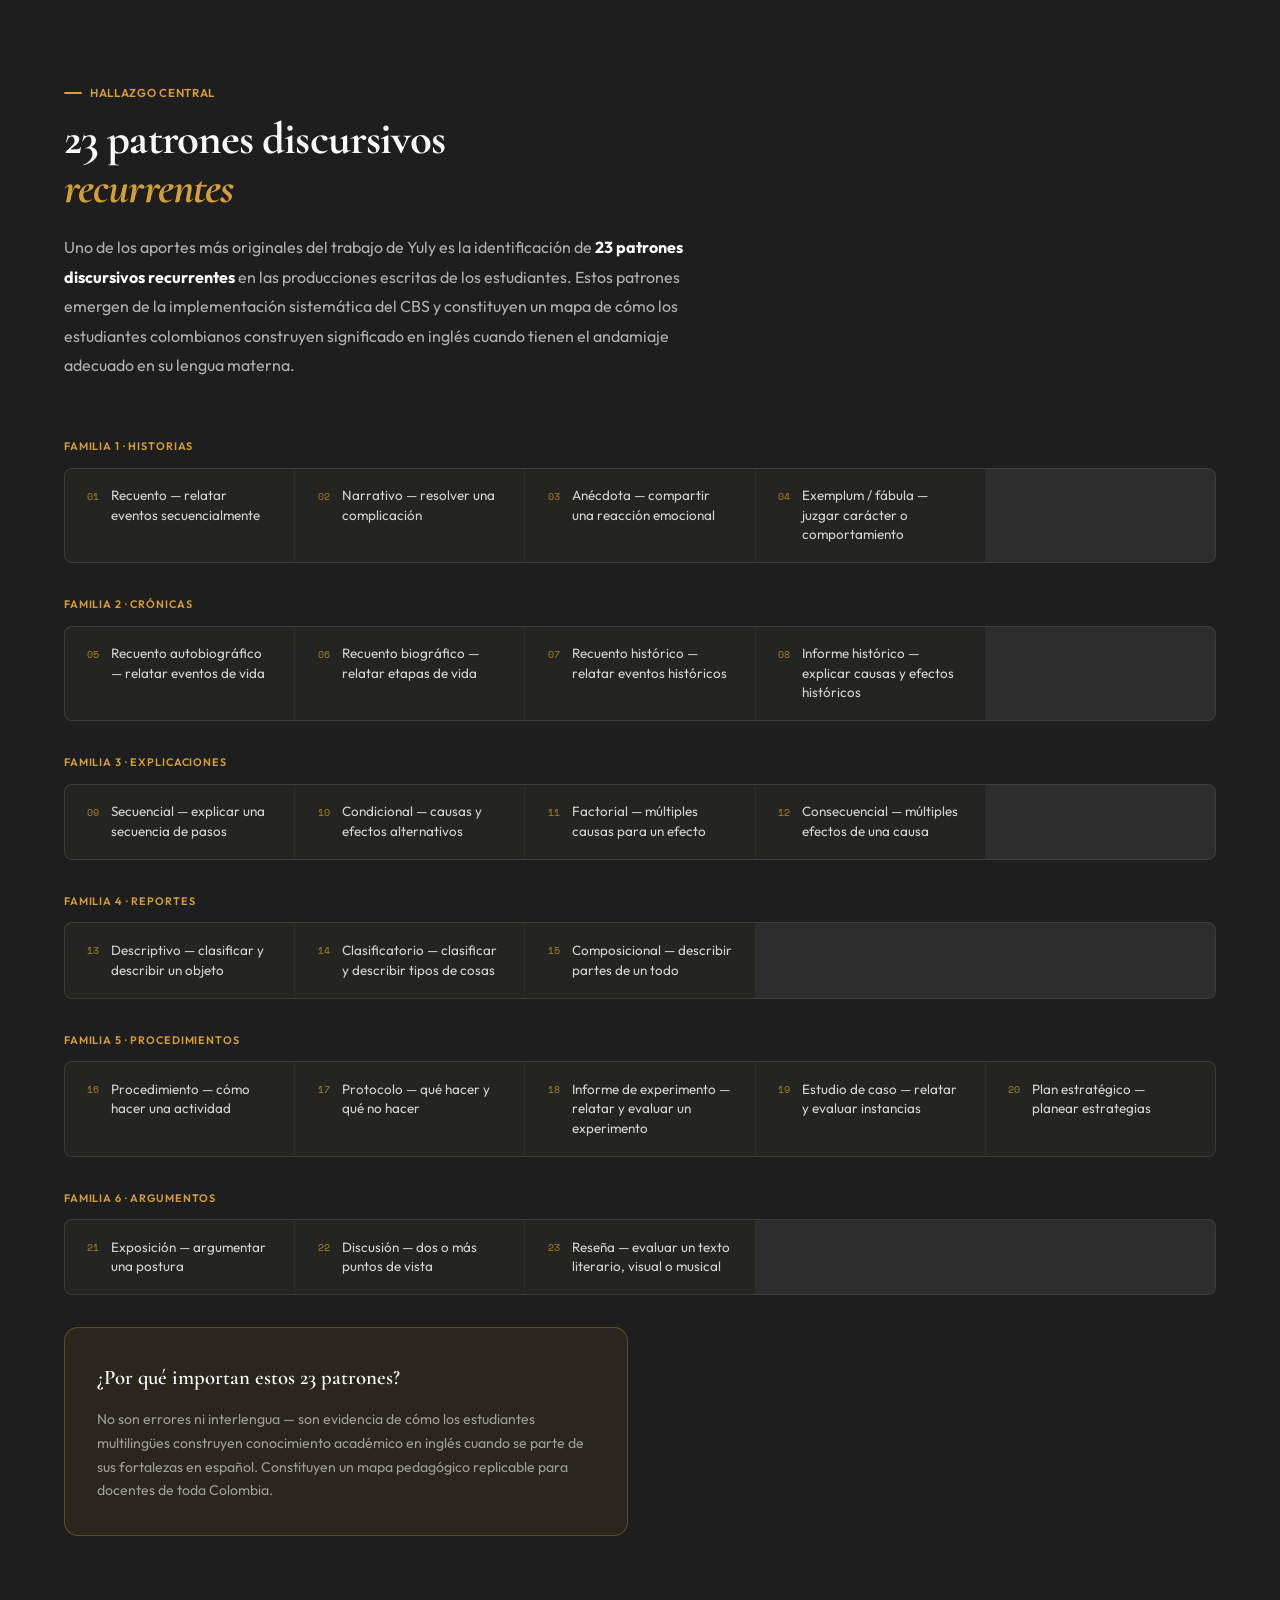
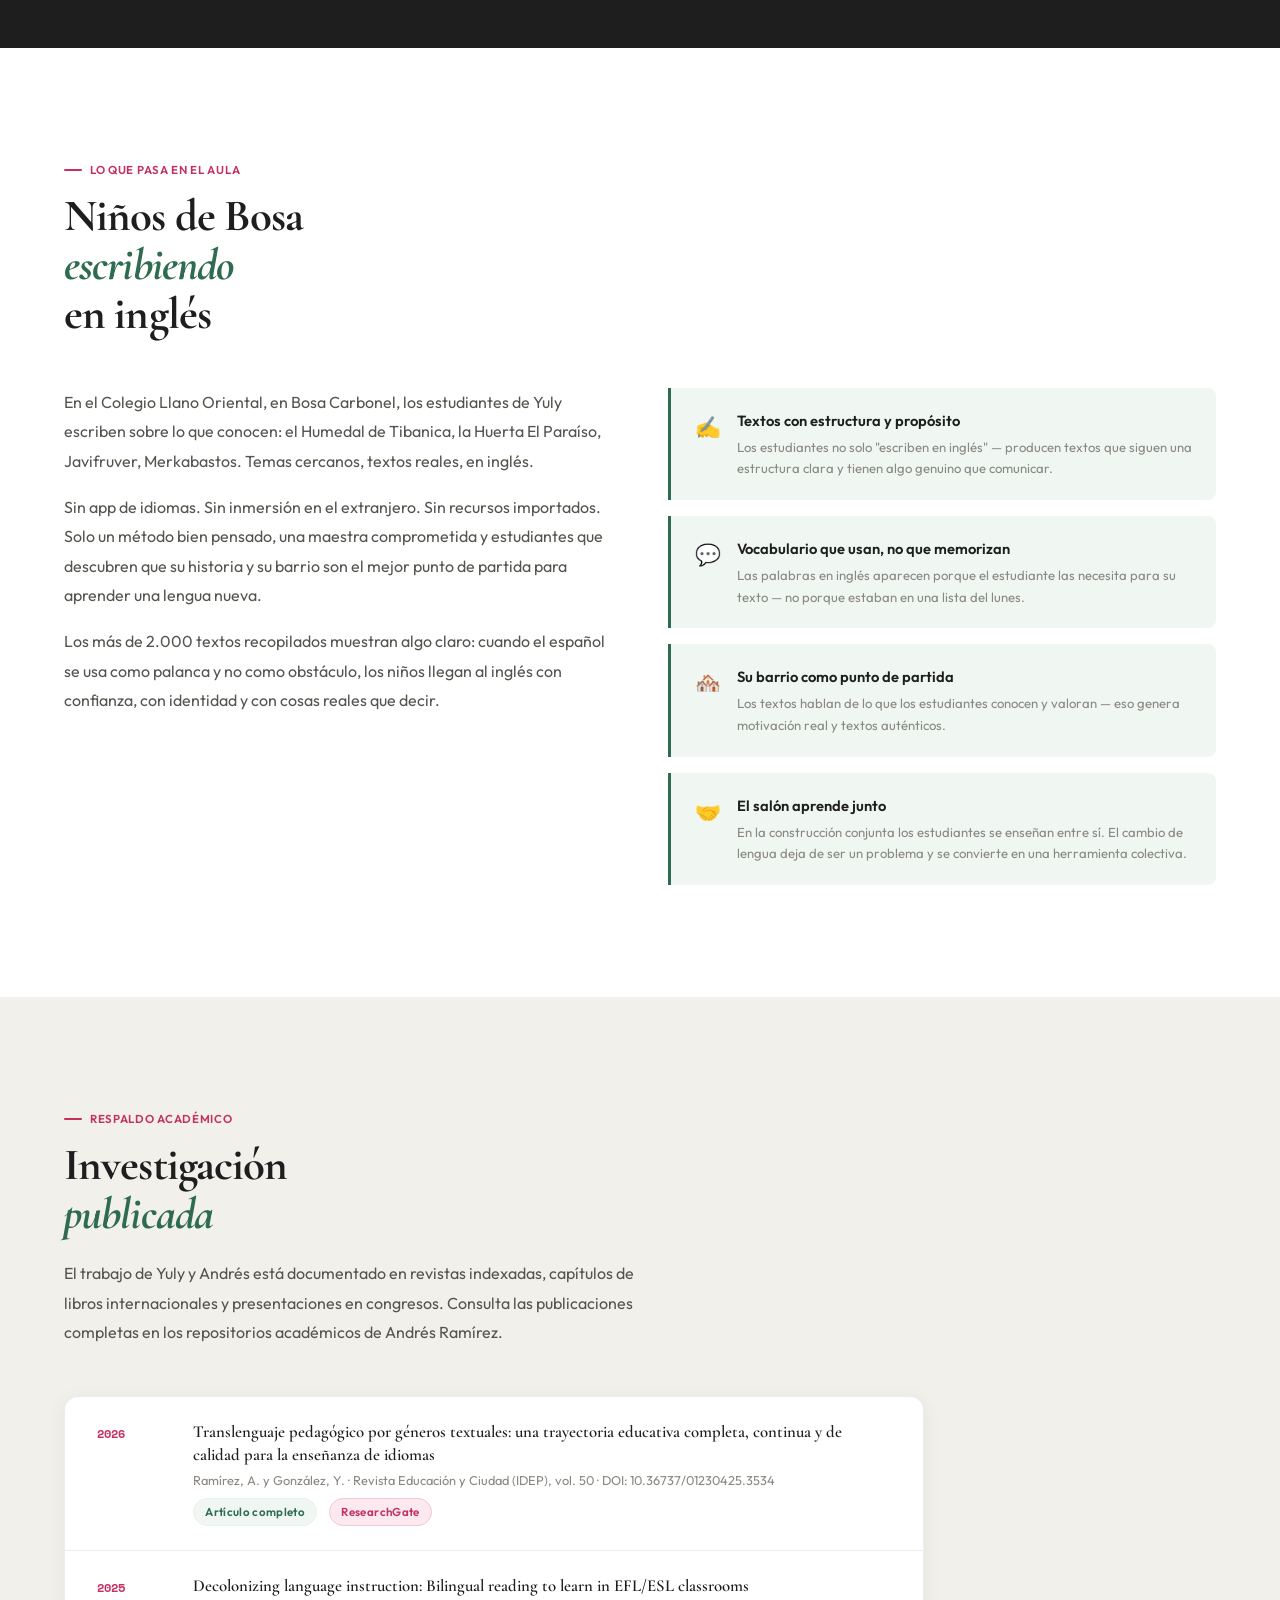
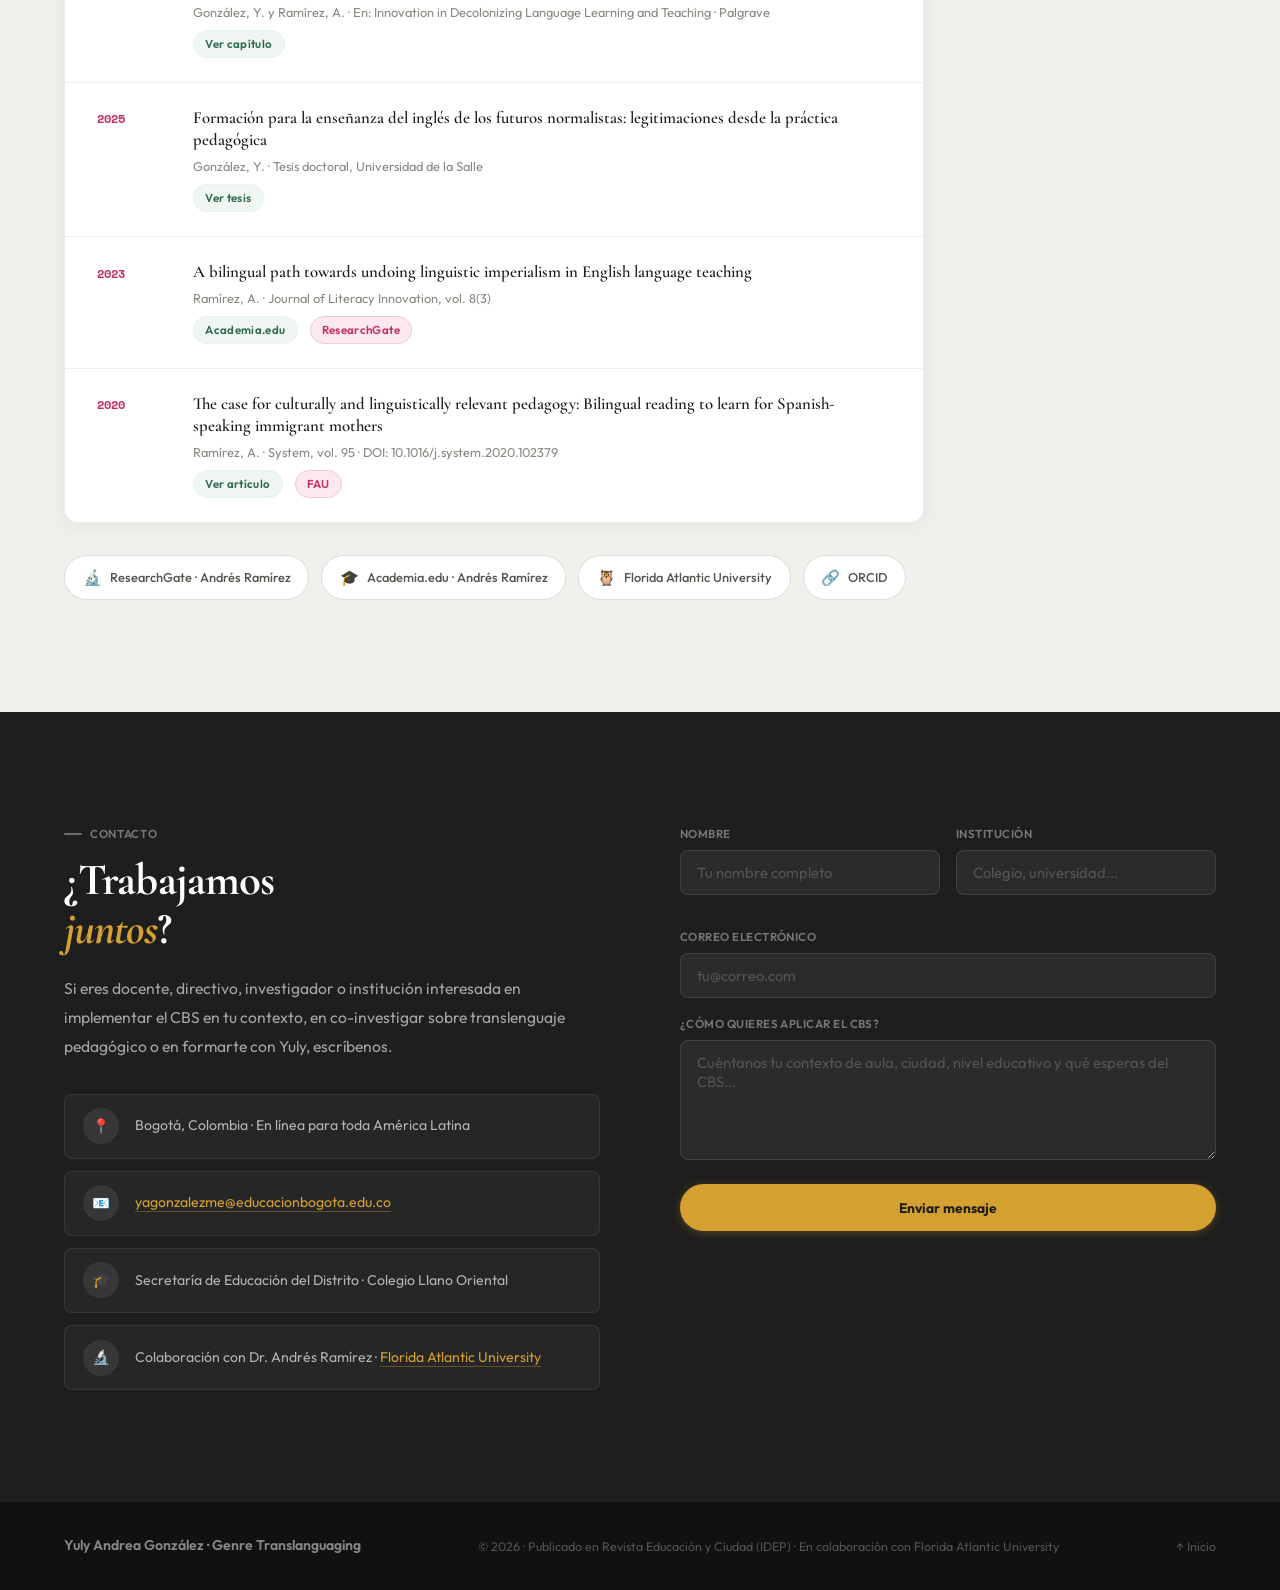
==== commit 11bdbc74: "Formato fotos para todos los sistemas y cambio a inglesconraices.com en vez de titulo personal de Yu" ====
--- a/index.html
+++ b/index.html
@@ -11,7 +11,7 @@
   <link href="https://fonts.googleapis.com/css2?family=Cormorant+Garamond:ital,wght@0,400;0,600;0,700;1,400;1,600&family=Outfit:wght@300;400;500;600;700&family=Space+Mono:ital@0;1&display=swap" rel="stylesheet">
 
   <!-- Styles -->
-  <link rel="stylesheet" href="css/styles.css">
+  <link rel="stylesheet" href="css/styles.css?v=2">
 </head>
 <body>
 
@@ -19,10 +19,10 @@
 <nav>
   <a href="#" class="nav-brand">
     <div class="nav-dot"></div>
-    <span class="nav-name">Yuly Andrea González</span>
+    <span class="nav-name">inglesconraices.com</span>
   </a>
   <ul class="nav-links">
-    <li><a href="#sobre">Sobre Yuly</a></li>
+    <li><a href="#sobre">Sobre nosotros</a></li>
     <li><a href="#videos">Los estudiantes</a></li>
     <li><a href="#metodo">Metodología CBS</a></li>
     <li><a href="#aula">En el aula</a></li>
@@ -130,7 +130,9 @@
     <p class="reveal">Más de <strong>450 estudiantes</strong> y <strong>2.000 textos escritos</strong> después, los resultados hablan solos: niños de colegio público produciendo textos académicos en inglés sobre su propio barrio, su huerta escolar, su mercado local.</p>
     <div class="collab-box reveal">
       <div class="collab-profile">
-        <img src="assets/images/andres-ramirez.jpeg" alt="Dr. Andrés Ramírez, Profesor Asociado en Florida Atlantic University" class="collab-photo">
+        <div class="collab-photo-wrap">
+          <img src="assets/images/andres-ramirez.jpeg" alt="Dr. Andrés Ramírez, Profesor Asociado en Florida Atlantic University">
+        </div>
         <div class="collab-info">
           <div class="collab-box-label">Investigador principal</div>
           <h3 class="collab-name">Dr. Andrés Ramírez</h3>
@@ -646,6 +648,6 @@
 </footer>
 
 <!-- Scripts -->
-<script src="js/main.js"></script>
+<script src="js/main.js?v=2"></script>
 </body>
 </html>
--- a/css/styles.css
+++ b/css/styles.css
@@ -341,12 +341,18 @@
   gap: 1.5rem;
   align-items: start;
 }
-.collab-photo {
+.collab-photo-wrap {
   width: 100px; height: 100px;
   border-radius: 50%;
-  object-fit: cover; object-position: center top;
+  overflow: hidden;
   border: 3px solid var(--green-light);
   box-shadow: 0 4px 12px rgba(46,107,79,0.15);
+  flex-shrink: 0;
+}
+.collab-photo-wrap img {
+  width: 100%; height: 100%;
+  object-fit: cover; object-position: center top;
+  display: block;
 }
 .collab-name {
   font-family: var(--ff-display);
@@ -1070,7 +1076,7 @@
   .sobre-tag-name { font-size: 1.15rem; }
   .collab-box { padding: 1.1rem 1.25rem; }
   .collab-profile { grid-template-columns: 1fr; gap: 1rem; justify-items: center; text-align: center; }
-  .collab-photo { width: 80px; height: 80px; }
+  .collab-photo-wrap { width: 80px; height: 80px; }
   .collab-links { justify-content: center; }
 
   h2 { font-size: clamp(1.9rem, 7vw, 2.4rem); }
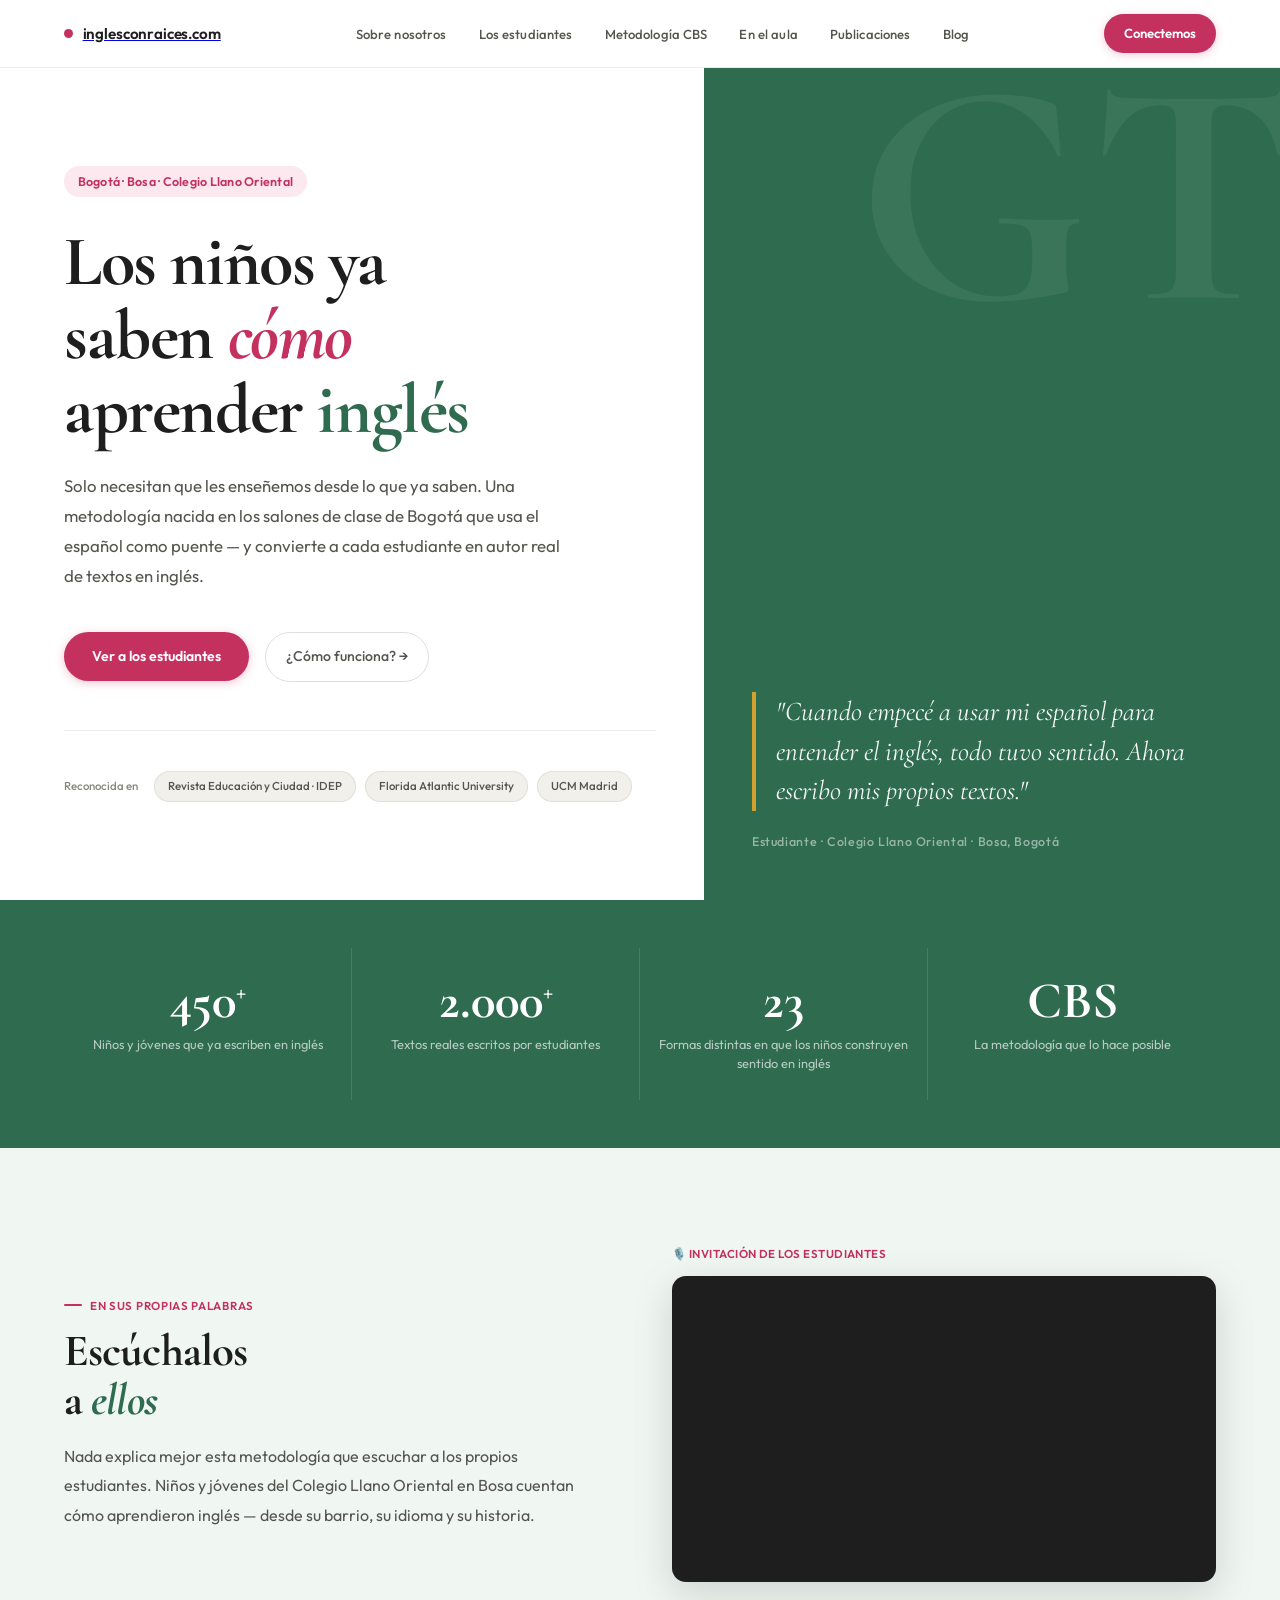
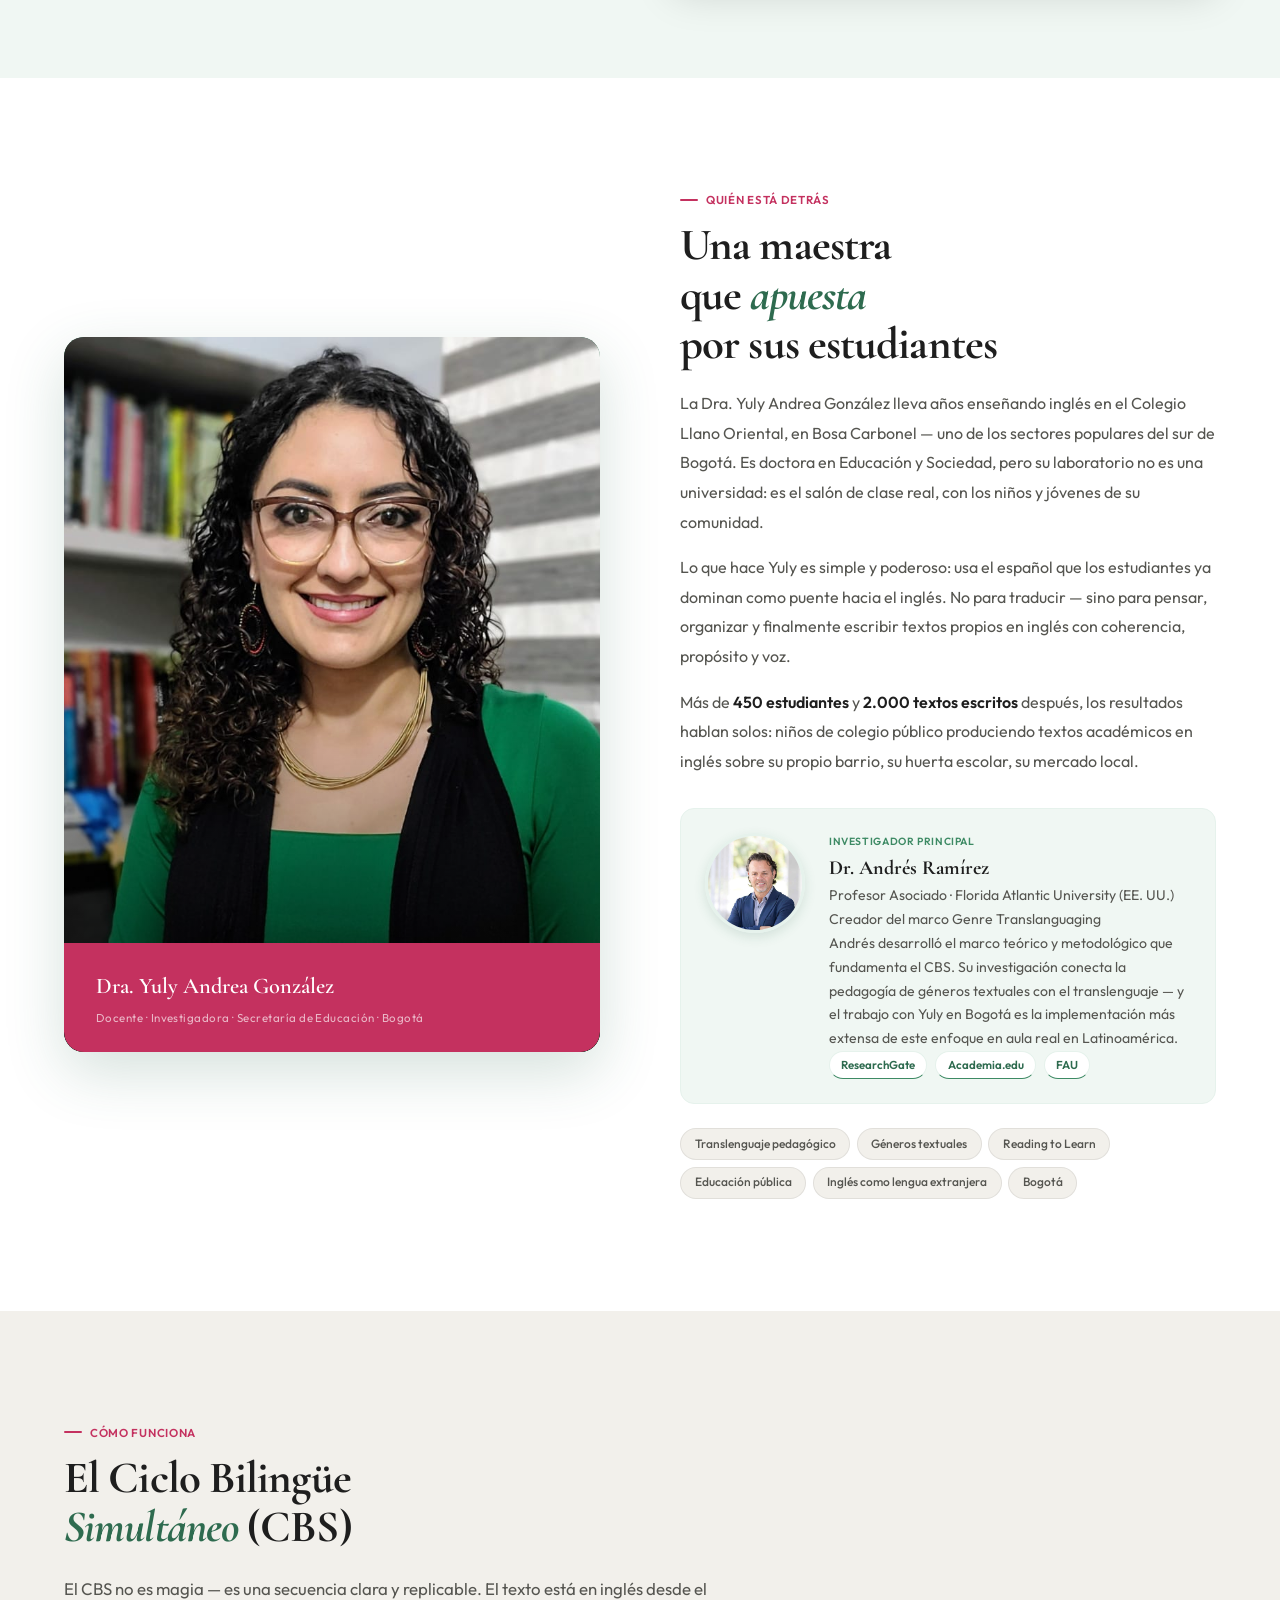
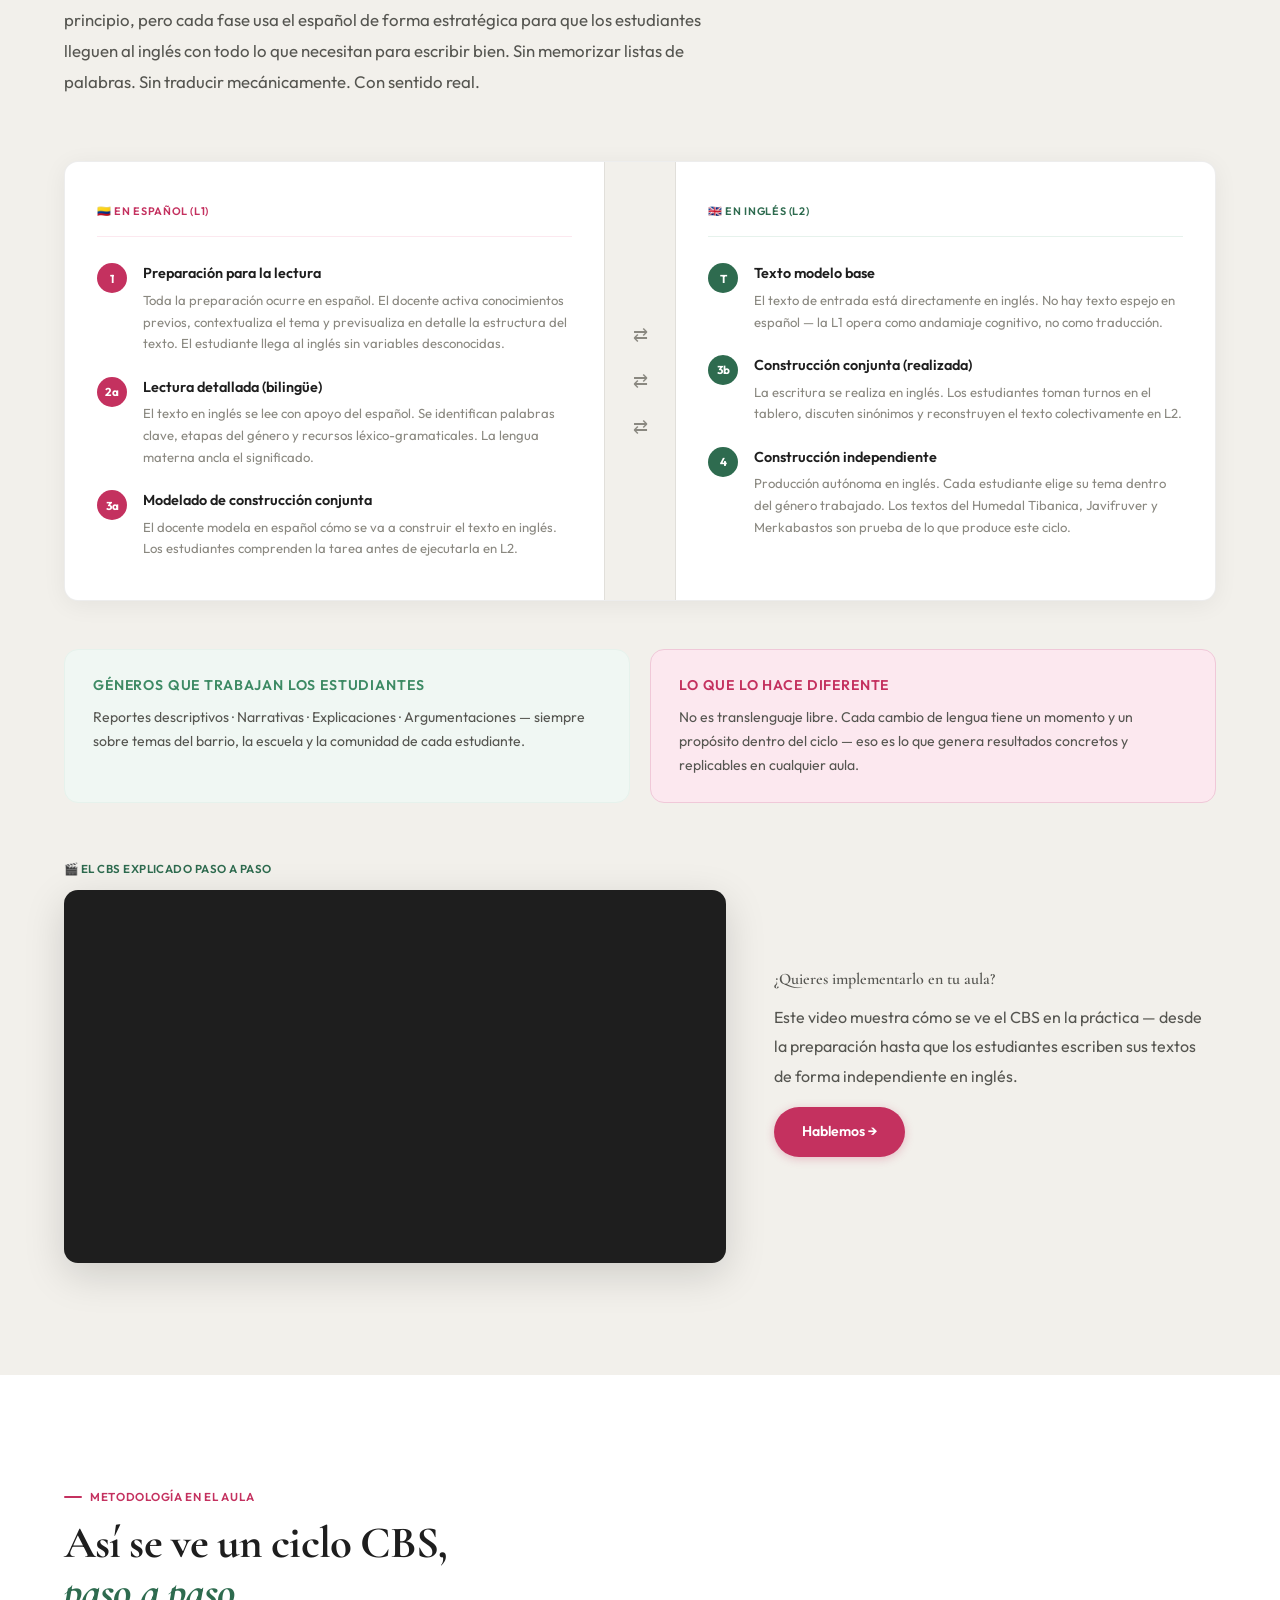
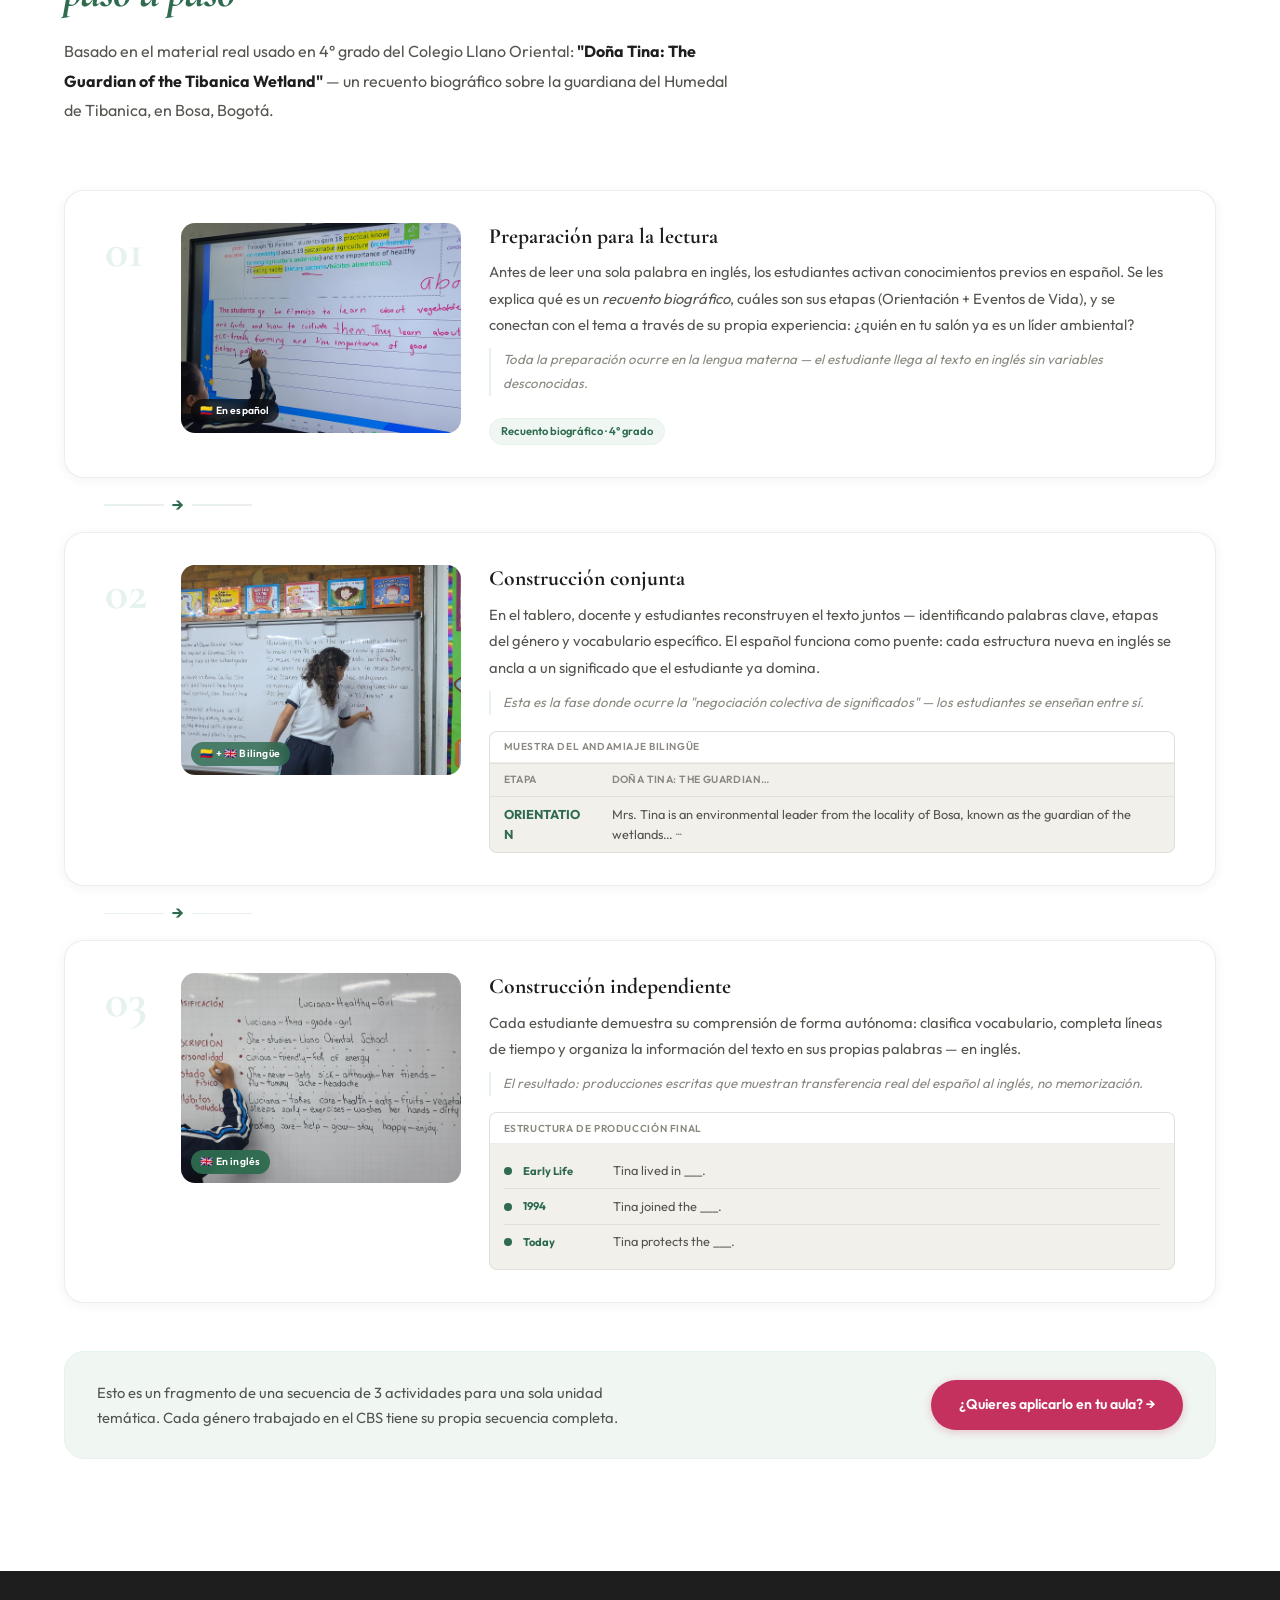
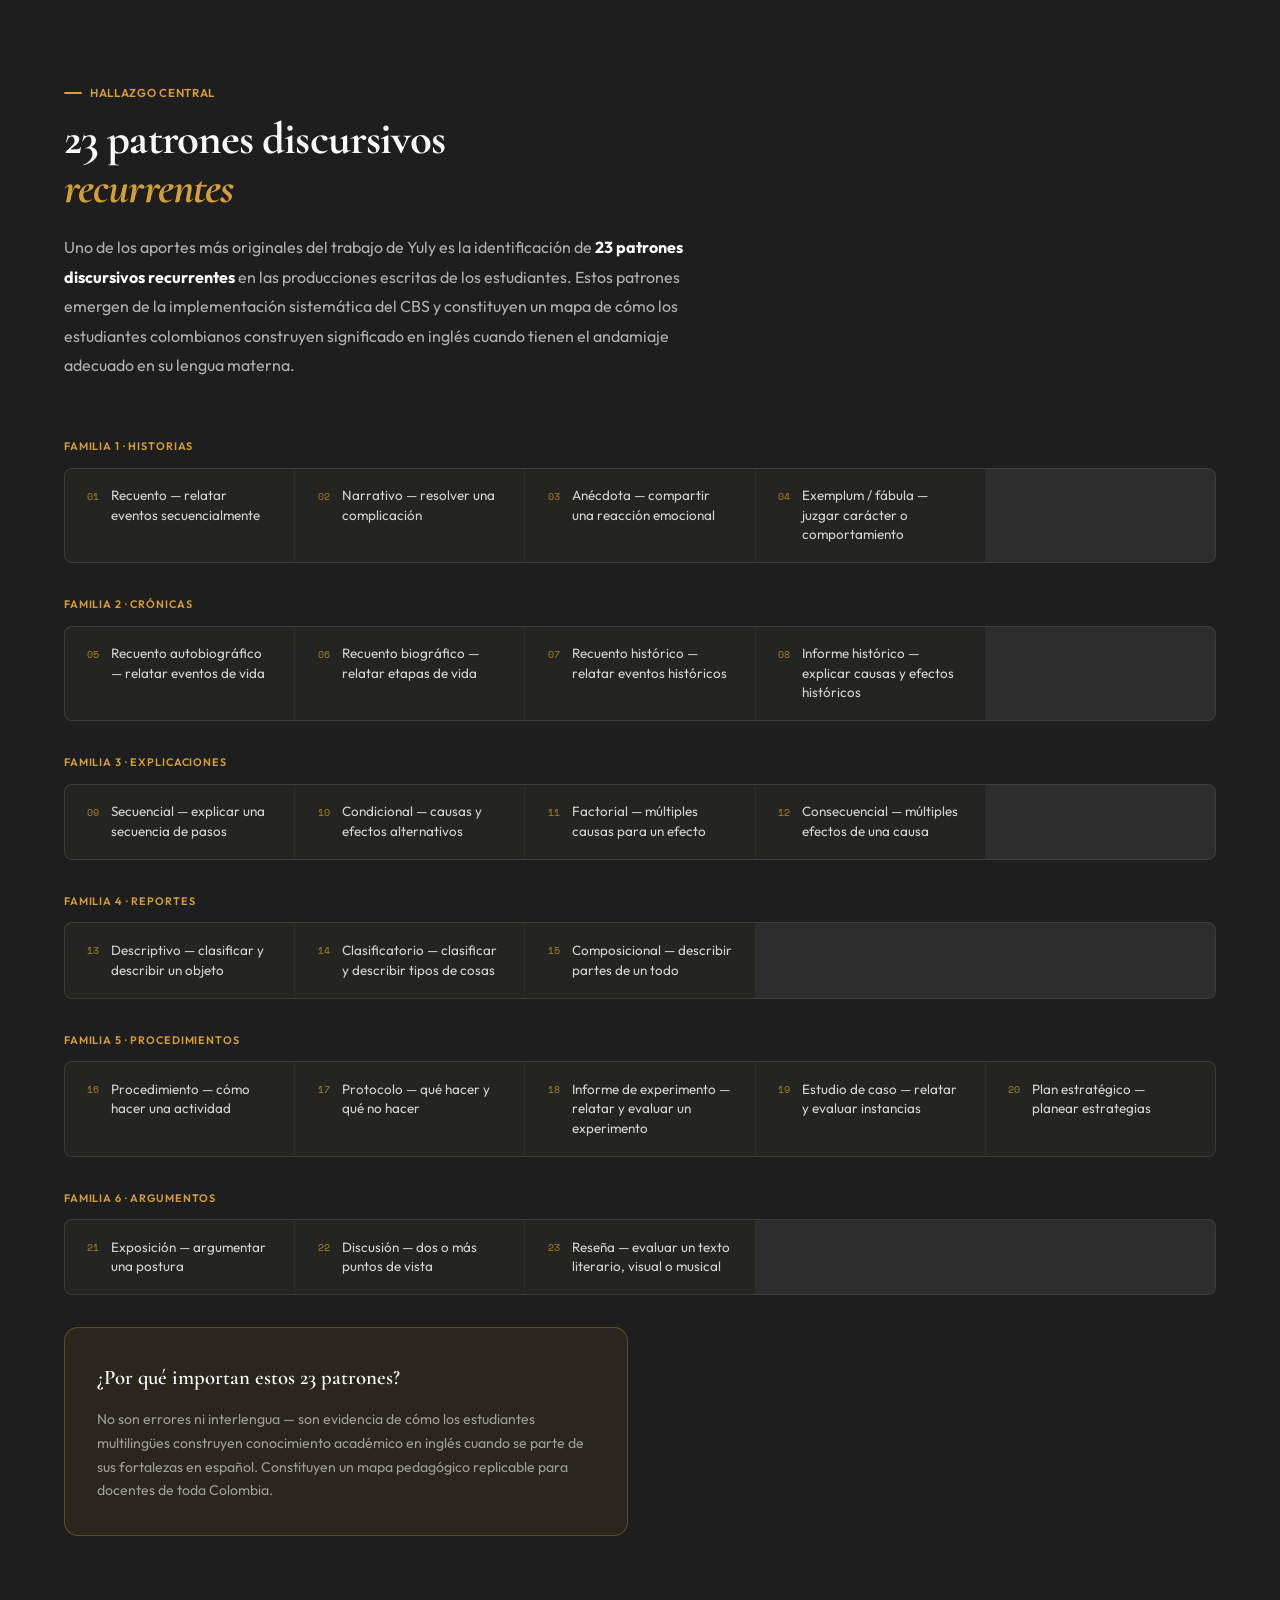
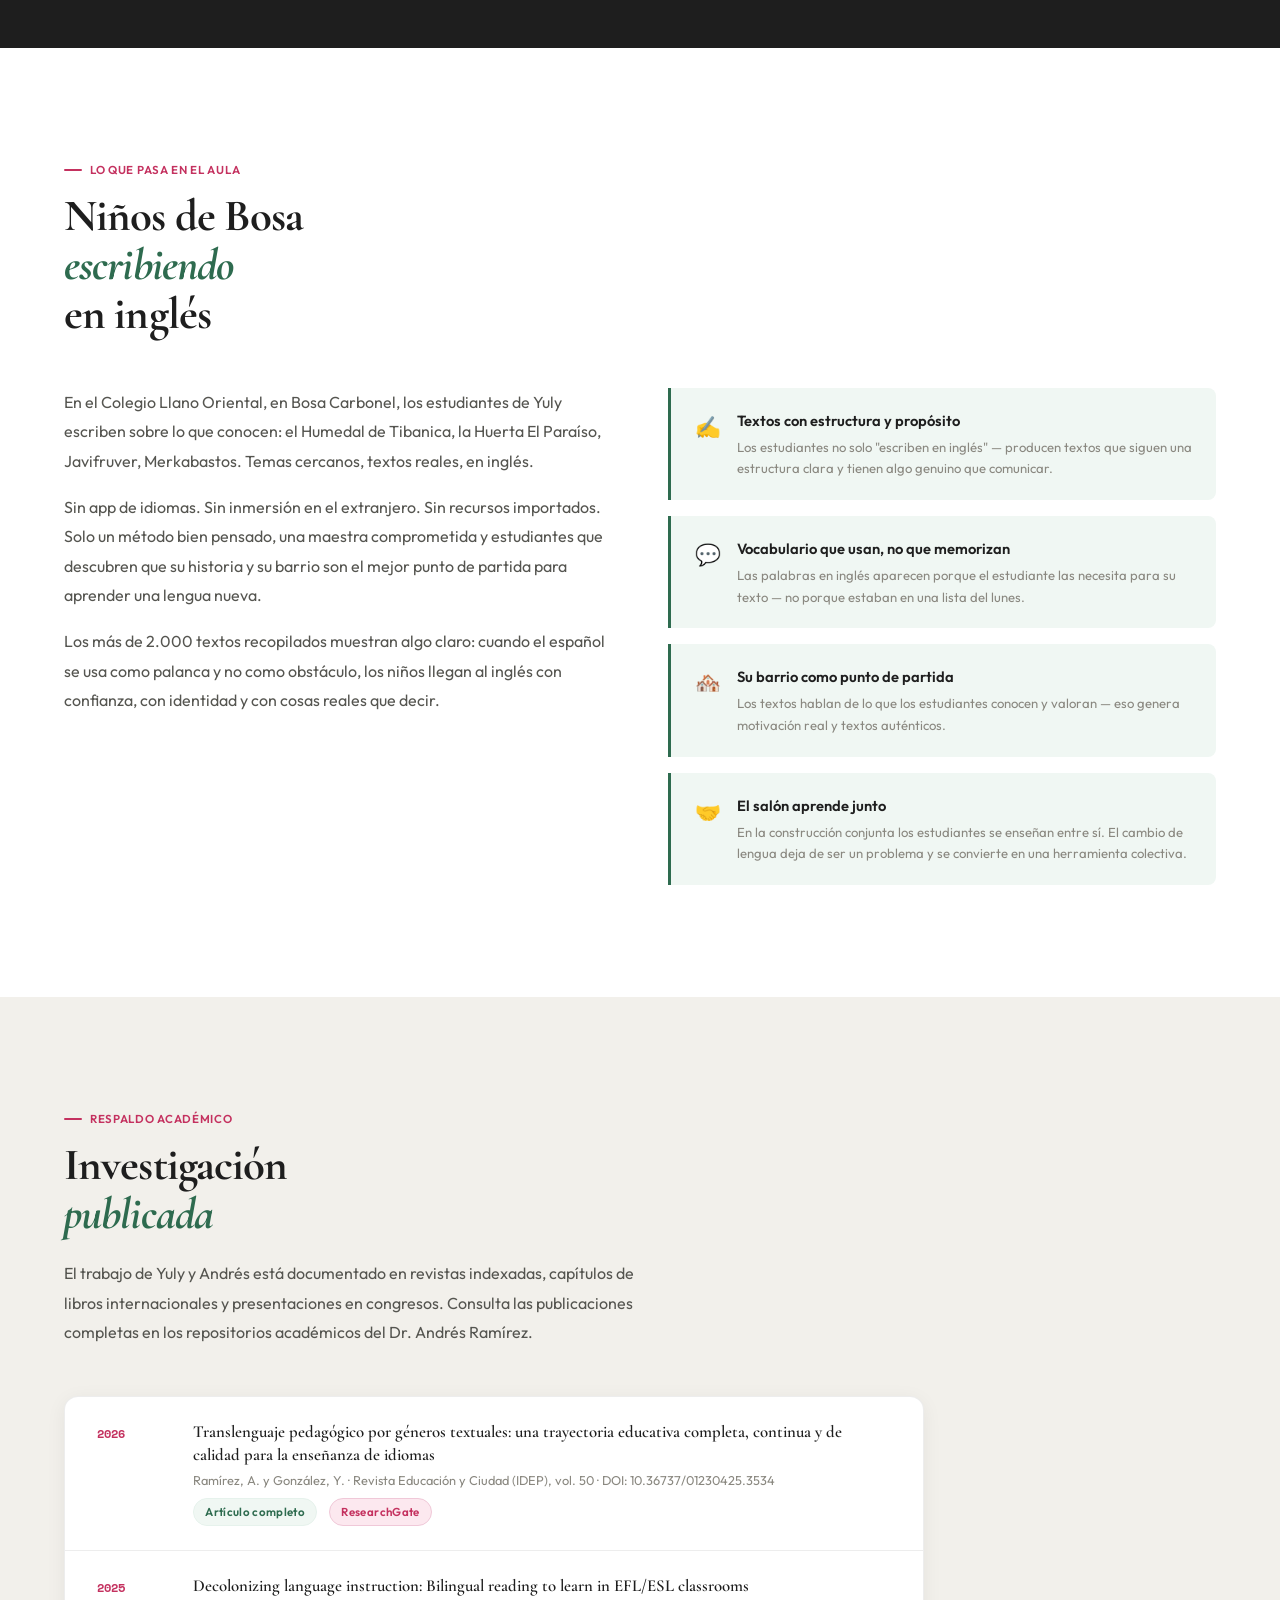
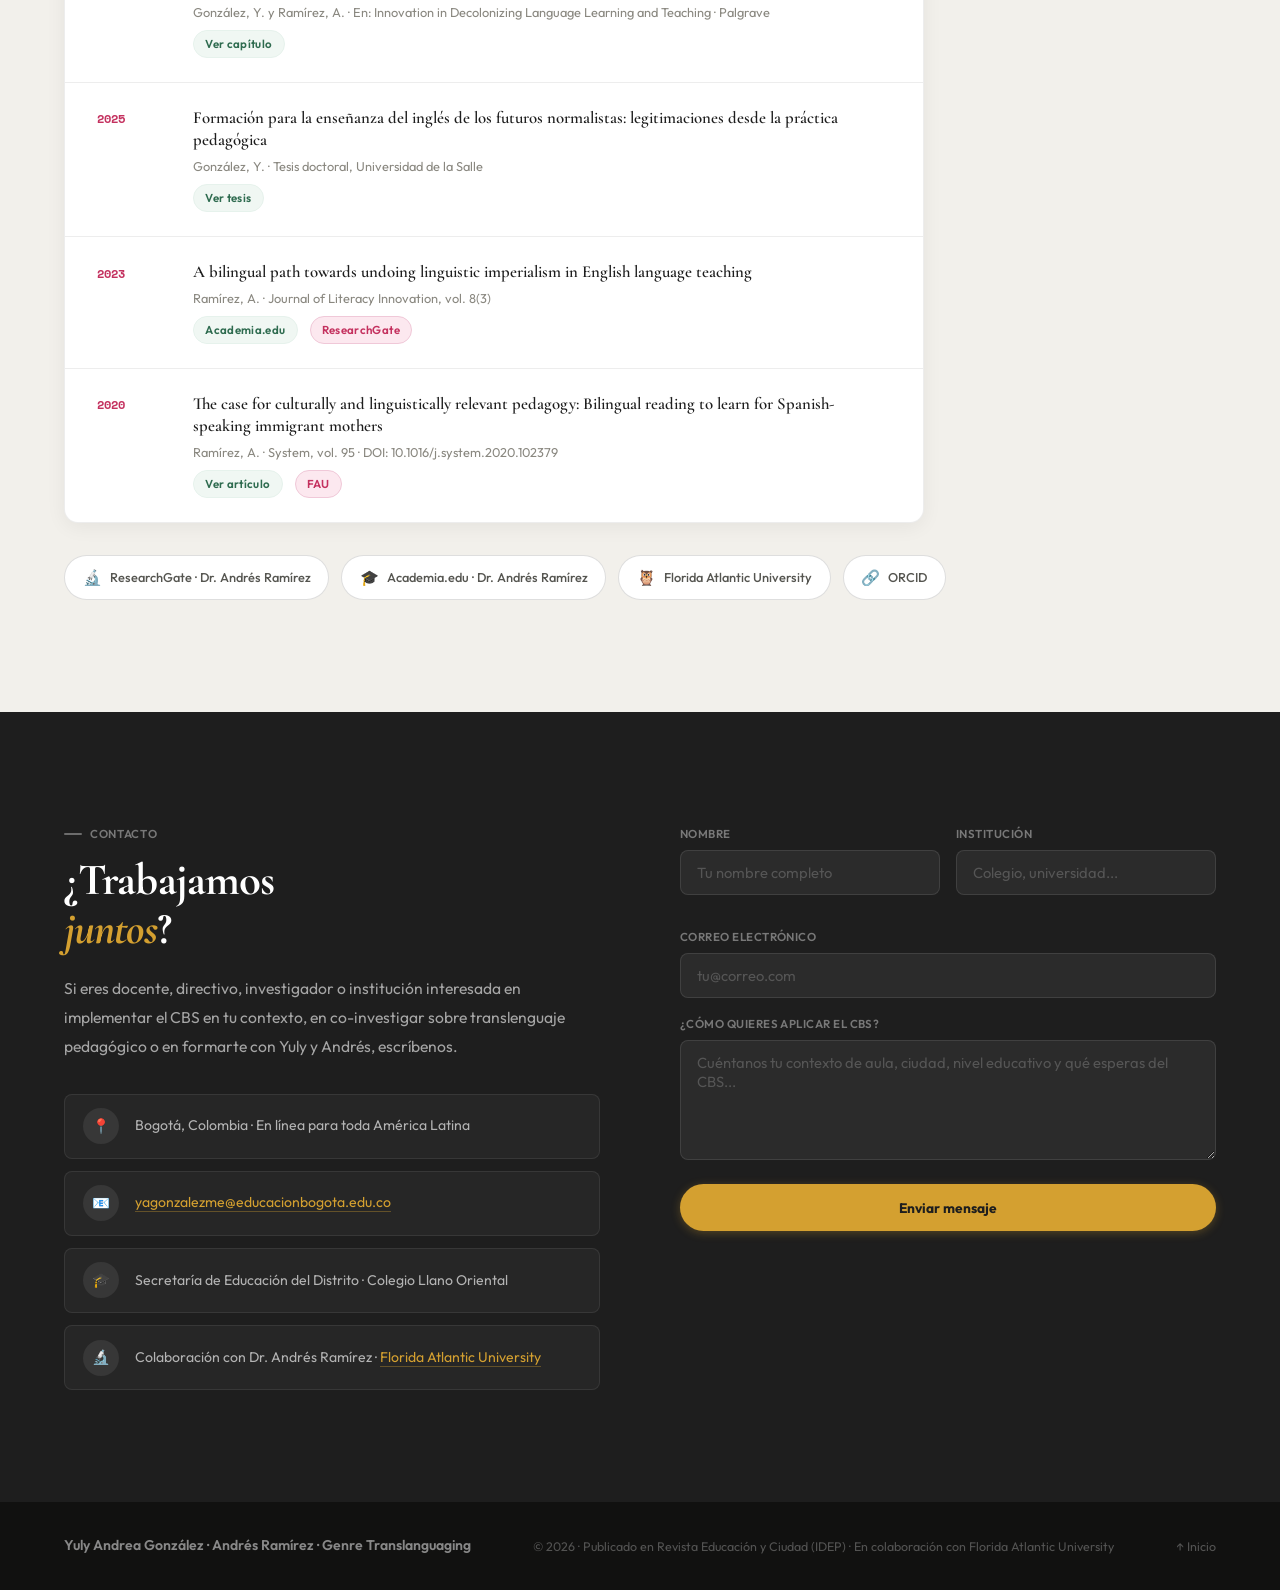
==== commit 40e18e99: "Optimización SEO, Dra Yuly corregido y mejora para blog" ====
--- a/index.html
+++ b/index.html
@@ -3,7 +3,26 @@
 <head>
   <meta charset="UTF-8">
   <meta name="viewport" content="width=device-width, initial-scale=1.0">
-  <title>Yuly Andrea González · Translenguaje Pedagógico por Géneros Textuales</title>
+  <title>Inglés con Raíces · Translenguaje pedagógico para enseñar inglés desde el español</title>
+  <meta name="description" content="Metodología probada en colegios públicos de Bogotá que usa el español como puente para que los estudiantes escriban textos reales en inglés. Más de 450 niños y 2.000 textos producidos con el Ciclo Bilingüe Simultáneo (CBS).">
+  <meta name="keywords" content="translenguaje pedagógico, enseñar inglés con español, ciclo bilingüe simultáneo, CBS, genre translanguaging, inglés colegio público Colombia, metodología bilingüe, Bogotá, Dra. Yuly González, Dr. Andrés Ramírez">
+  <meta name="author" content="Dra. Yuly Andrea González, Dr. Andrés Ramírez">
+  <link rel="canonical" href="https://inglesconraices.com/">
+
+  <!-- Open Graph / Facebook -->
+  <meta property="og:type" content="website">
+  <meta property="og:url" content="https://inglesconraices.com/">
+  <meta property="og:title" content="Inglés con Raíces · Enseñar inglés desde la lengua que ya hablan">
+  <meta property="og:description" content="Una metodología nacida en Bogotá que usa el español como puente para que niños de colegio público escriban textos reales en inglés.">
+  <meta property="og:image" content="https://inglesconraices.com/assets/images/og-cover.jpg">
+  <meta property="og:locale" content="es_CO">
+  <meta property="og:site_name" content="Inglés con Raíces">
+
+  <!-- Twitter -->
+  <meta name="twitter:card" content="summary_large_image">
+  <meta name="twitter:title" content="Inglés con Raíces · Translenguaje pedagógico">
+  <meta name="twitter:description" content="Más de 450 estudiantes en Bogotá producen textos en inglés con el Ciclo Bilingüe Simultáneo. Conoce la metodología.">
+  <meta name="twitter:image" content="https://inglesconraices.com/assets/images/og-cover.jpg">
 
   <!-- Google Fonts -->
   <link rel="preconnect" href="https://fonts.googleapis.com">
@@ -12,6 +31,47 @@
 
   <!-- Styles -->
   <link rel="stylesheet" href="css/styles.css?v=2">
+
+  <!-- Schema.org JSON-LD -->
+  <script type="application/ld+json">
+  {
+    "@context": "https://schema.org",
+    "@type": "EducationalOrganization",
+    "name": "Inglés con Raíces",
+    "url": "https://inglesconraices.com",
+    "description": "Translenguaje pedagógico por géneros textuales: metodología para enseñar inglés usando el español como puente en colegios públicos de Colombia.",
+    "founder": [
+      {
+        "@type": "Person",
+        "name": "Dra. Yuly Andrea González",
+        "jobTitle": "Doctora en Educación y Sociedad · Docente",
+        "affiliation": {
+          "@type": "Organization",
+          "name": "Secretaría de Educación de Bogotá · Colegio Llano Oriental"
+        }
+      },
+      {
+        "@type": "Person",
+        "name": "Dr. Andrés Ramírez",
+        "jobTitle": "Profesor Asociado",
+        "affiliation": {
+          "@type": "CollegeOrUniversity",
+          "name": "Florida Atlantic University"
+        }
+      }
+    ],
+    "areaServed": {
+      "@type": "Country",
+      "name": "Colombia"
+    },
+    "sameAs": [
+      "https://www.researchgate.net/profile/Andres-Ramirez-15",
+      "https://fau.academia.edu/JAndr%C3%A9sRam%C3%ADrez",
+      "https://www.fau.edu/education/faculty/ramirezj/",
+      "https://orcid.org/0000-0002-6335-2041"
+    ]
+  }
+  </script>
 </head>
 <body>
 
@@ -27,6 +87,7 @@
     <li><a href="#metodo">Metodología CBS</a></li>
     <li><a href="#aula">En el aula</a></li>
     <li><a href="#publicaciones">Publicaciones</a></li>
+    <li><a href="blog/">Blog</a></li>
   </ul>
   <a href="#contacto" class="nav-cta">Conectemos</a>
 </nav>
@@ -114,9 +175,9 @@
 <section id="sobre">
   <div class="sobre-visual">
     <div class="sobre-card">
-      <img src="assets/images/yuly-gonzalez.jpg" alt="Yuly Andrea González, docente e investigadora">
+      <img src="assets/images/yuly-gonzalez.jpg" alt="Dra. Yuly Andrea González, docente e investigadora">
       <div class="sobre-tag">
-        <div class="sobre-tag-name">Yuly Andrea González</div>
+        <div class="sobre-tag-name">Dra. Yuly Andrea González</div>
         <div class="sobre-tag-role">Docente · Investigadora · Secretaría de Educación · Bogotá</div>
       </div>
     </div>
@@ -125,7 +186,7 @@
   <div class="sobre-content">
     <div class="section-label reveal">Quién está detrás</div>
     <h2 class="reveal">Una maestra<br>que <em>apuesta</em><br>por sus estudiantes</h2>
-    <p class="reveal">Yuly Andrea González lleva años enseñando inglés en el Colegio Llano Oriental, en Bosa Carbonel — uno de los sectores populares del sur de Bogotá. Es doctora en Educación y Sociedad, pero su laboratorio no es una universidad: es el salón de clase real, con los niños y jóvenes de su comunidad.</p>
+    <p class="reveal">La Dra. Yuly Andrea González lleva años enseñando inglés en el Colegio Llano Oriental, en Bosa Carbonel — uno de los sectores populares del sur de Bogotá. Es doctora en Educación y Sociedad, pero su laboratorio no es una universidad: es el salón de clase real, con los niños y jóvenes de su comunidad.</p>
     <p class="reveal">Lo que hace Yuly es simple y poderoso: usa el español que los estudiantes ya dominan como puente hacia el inglés. No para traducir — sino para pensar, organizar y finalmente escribir textos propios en inglés con coherencia, propósito y voz.</p>
     <p class="reveal">Más de <strong>450 estudiantes</strong> y <strong>2.000 textos escritos</strong> después, los resultados hablan solos: niños de colegio público produciendo textos académicos en inglés sobre su propio barrio, su huerta escolar, su mercado local.</p>
     <div class="collab-box reveal">
@@ -514,7 +575,7 @@
   <div class="section-label reveal">Respaldo académico</div>
   <h2 class="reveal">Investigación<br><em>publicada</em></h2>
   <div class="pub-intro reveal">
-    <p>El trabajo de Yuly y Andrés está documentado en revistas indexadas, capítulos de libros internacionales y presentaciones en congresos. Consulta las publicaciones completas en los repositorios académicos de Andrés Ramírez.</p>
+    <p>El trabajo de Yuly y Andrés está documentado en revistas indexadas, capítulos de libros internacionales y presentaciones en congresos. Consulta las publicaciones completas en los repositorios académicos del Dr. Andrés Ramírez.</p>
   </div>
 
   <div class="pub-list reveal">
@@ -575,10 +636,10 @@
 
   <div class="pub-repos reveal">
     <a href="https://www.researchgate.net/profile/Andres-Ramirez-15" target="_blank" class="repo-btn">
-      <span class="repo-icon">🔬</span> ResearchGate · Andrés Ramírez
+      <span class="repo-icon">🔬</span> ResearchGate · Dr. Andrés Ramírez
     </a>
     <a href="https://fau.academia.edu/JAndr%C3%A9sRam%C3%ADrez" target="_blank" class="repo-btn">
-      <span class="repo-icon">🎓</span> Academia.edu · Andrés Ramírez
+      <span class="repo-icon">🎓</span> Academia.edu · Dr. Andrés Ramírez
     </a>
     <a href="https://www.fau.edu/education/faculty/ramirezj/" target="_blank" class="repo-btn">
       <span class="repo-icon">🦉</span> Florida Atlantic University
@@ -594,7 +655,7 @@
   <div class="contact-text">
     <div class="section-label reveal">Contacto</div>
     <h2 class="reveal">¿Trabajamos<br><em>juntos</em>?</h2>
-    <p class="reveal">Si eres docente, directivo, investigador o institución interesada en implementar el CBS en tu contexto, en co-investigar sobre translenguaje pedagógico o en formarte con Yuly, escríbenos.</p>
+    <p class="reveal">Si eres docente, directivo, investigador o institución interesada en implementar el CBS en tu contexto, en co-investigar sobre translenguaje pedagógico o en formarte con Yuly y Andrés, escríbenos.</p>
     <div class="contact-details reveal">
       <div class="contact-detail">
         <div class="contact-detail-icon">📍</div>
@@ -642,7 +703,7 @@
 
 <!-- ─── FOOTER ─── -->
 <footer>
-  <span class="footer-brand">Yuly Andrea González · Genre Translanguaging</span>
+  <span class="footer-brand">Yuly Andrea González · Andrés Ramírez · Genre Translanguaging</span>
   <span>© 2026 · Publicado en Revista Educación y Ciudad (IDEP) · En colaboración con Florida Atlantic University</span>
   <a href="#">↑ Inicio</a>
 </footer>
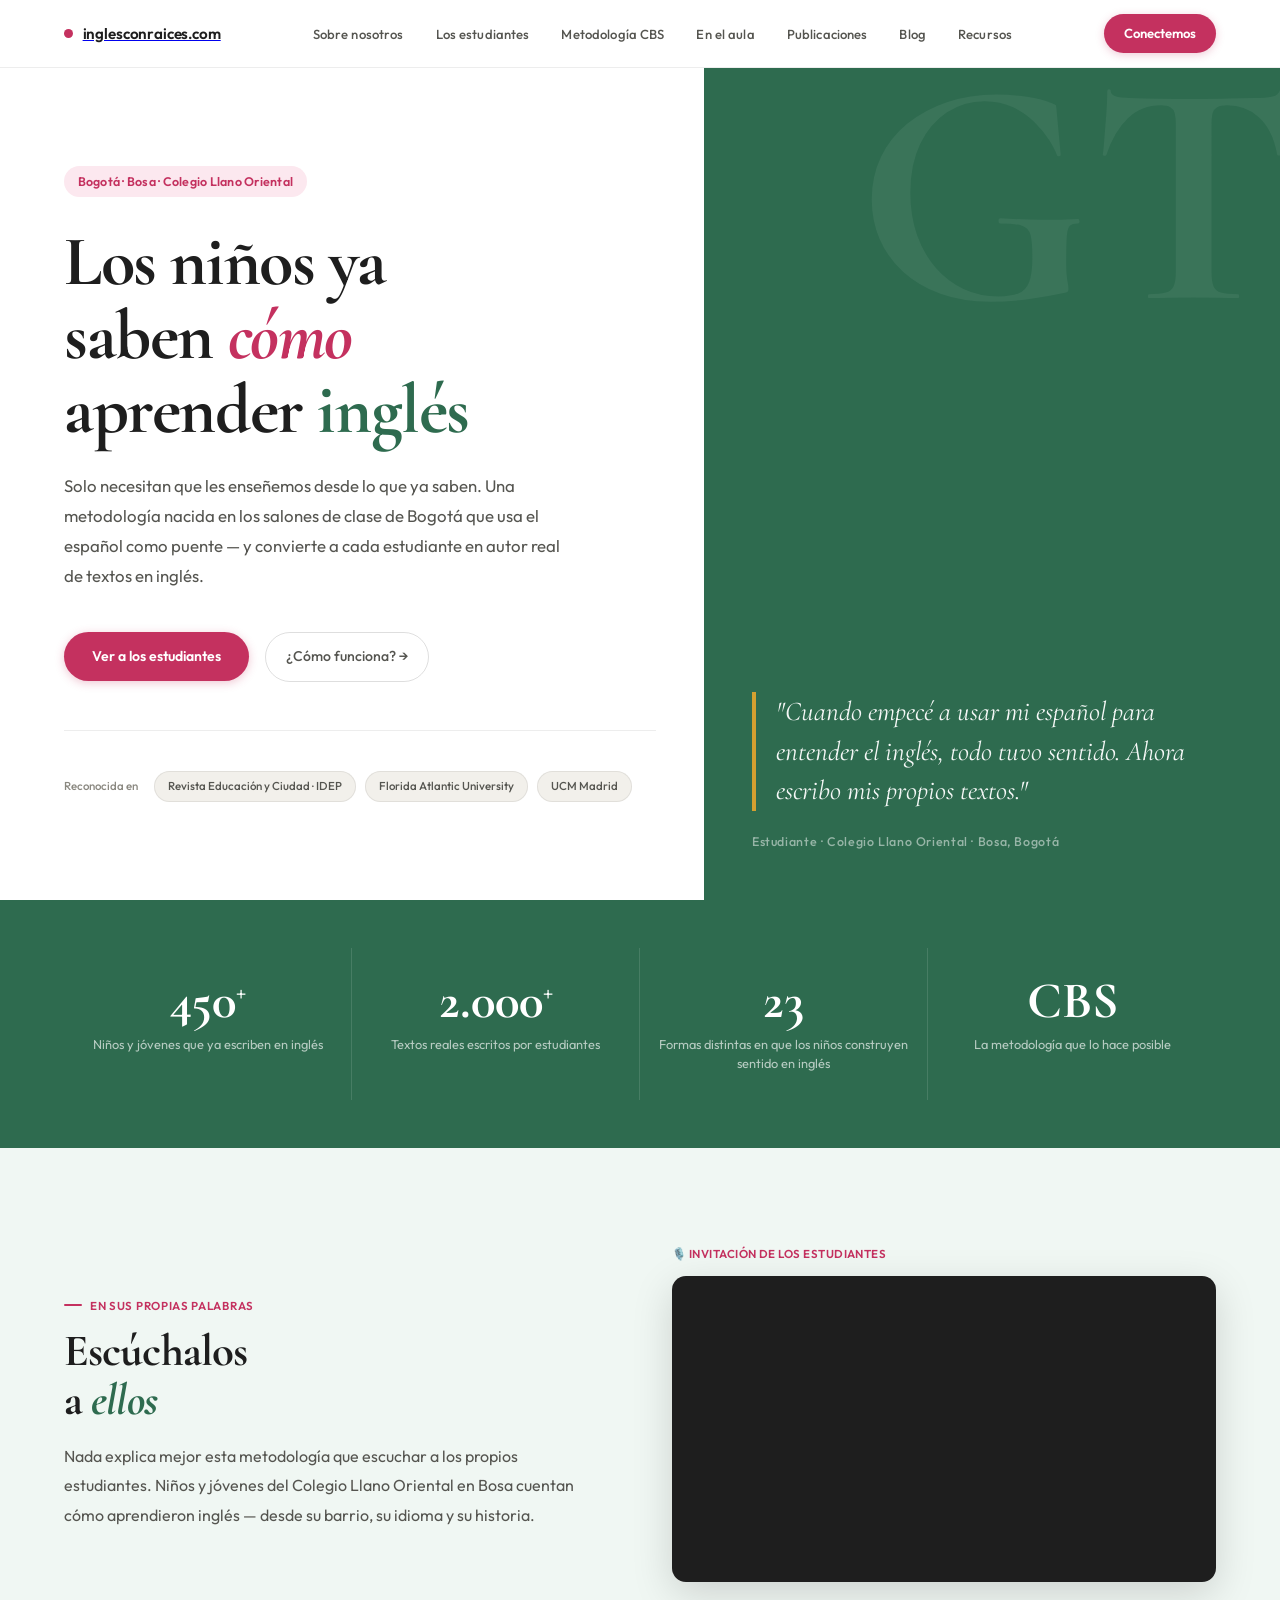
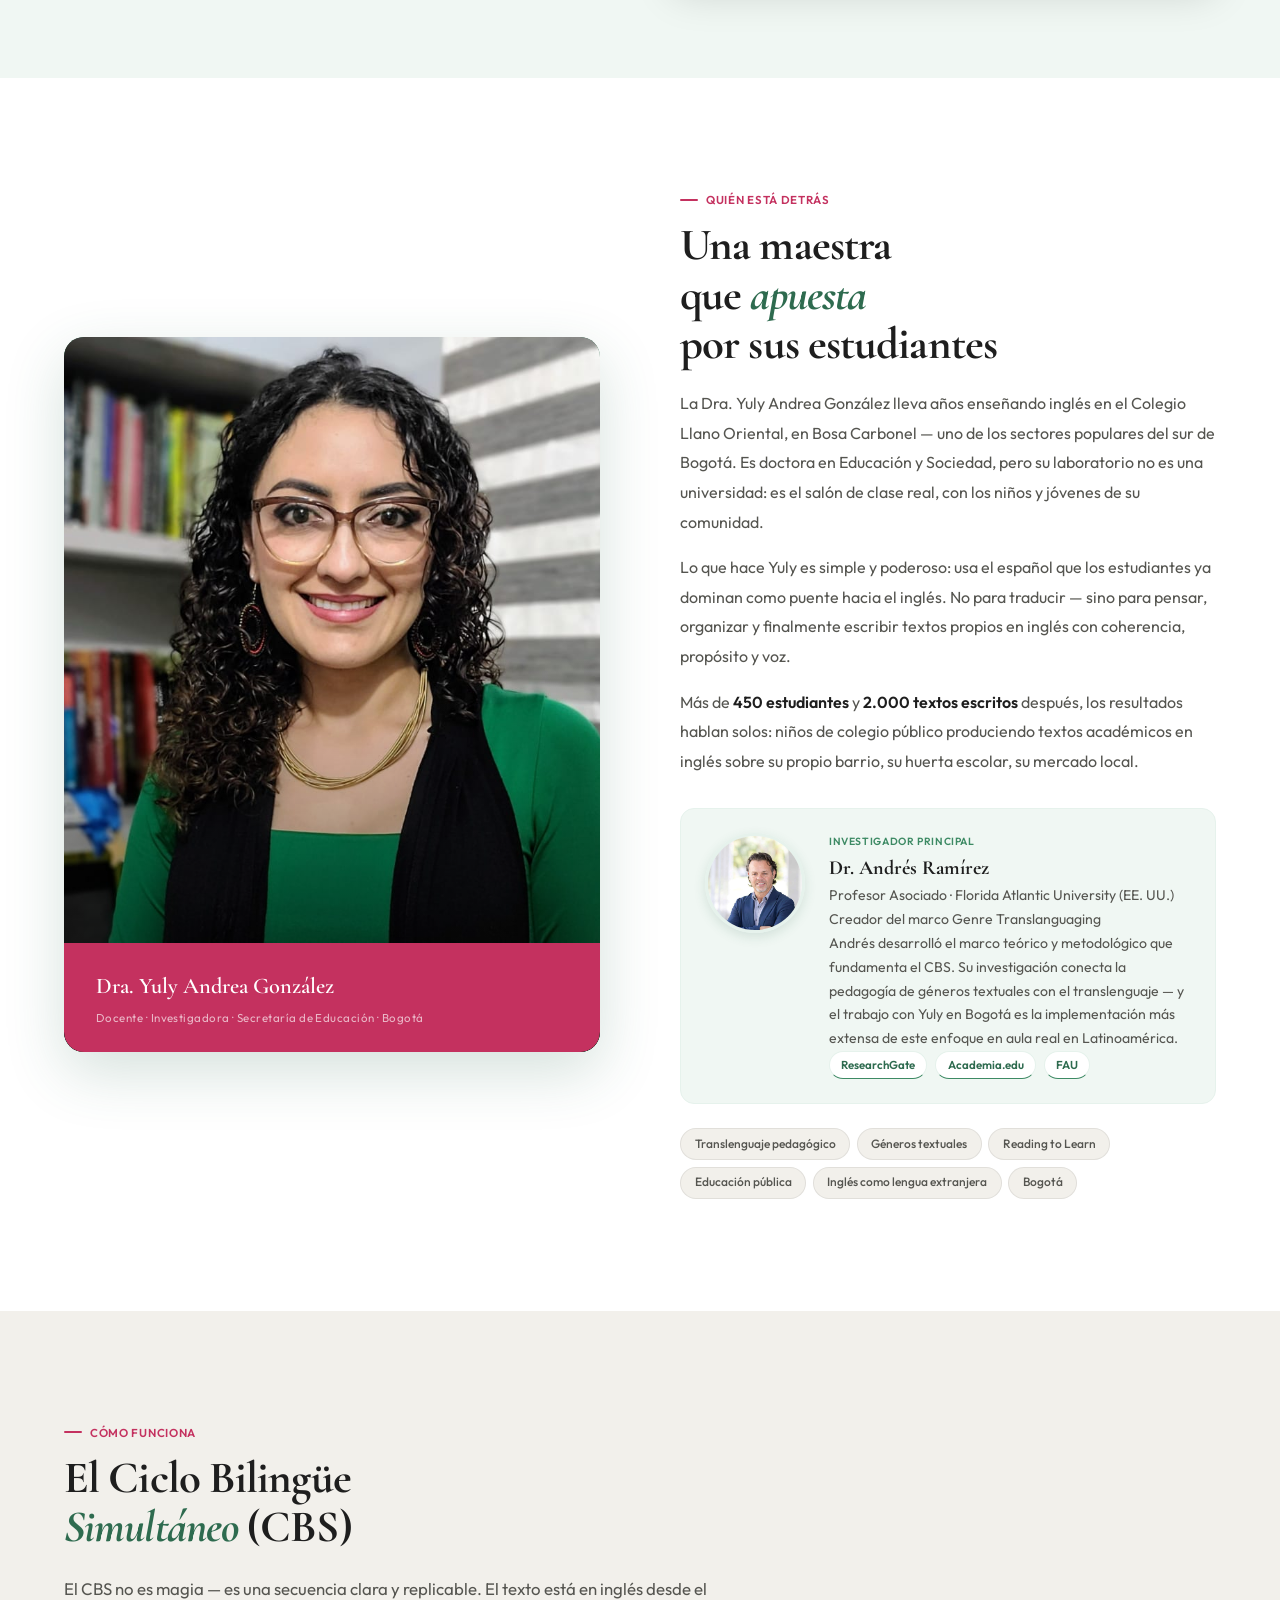
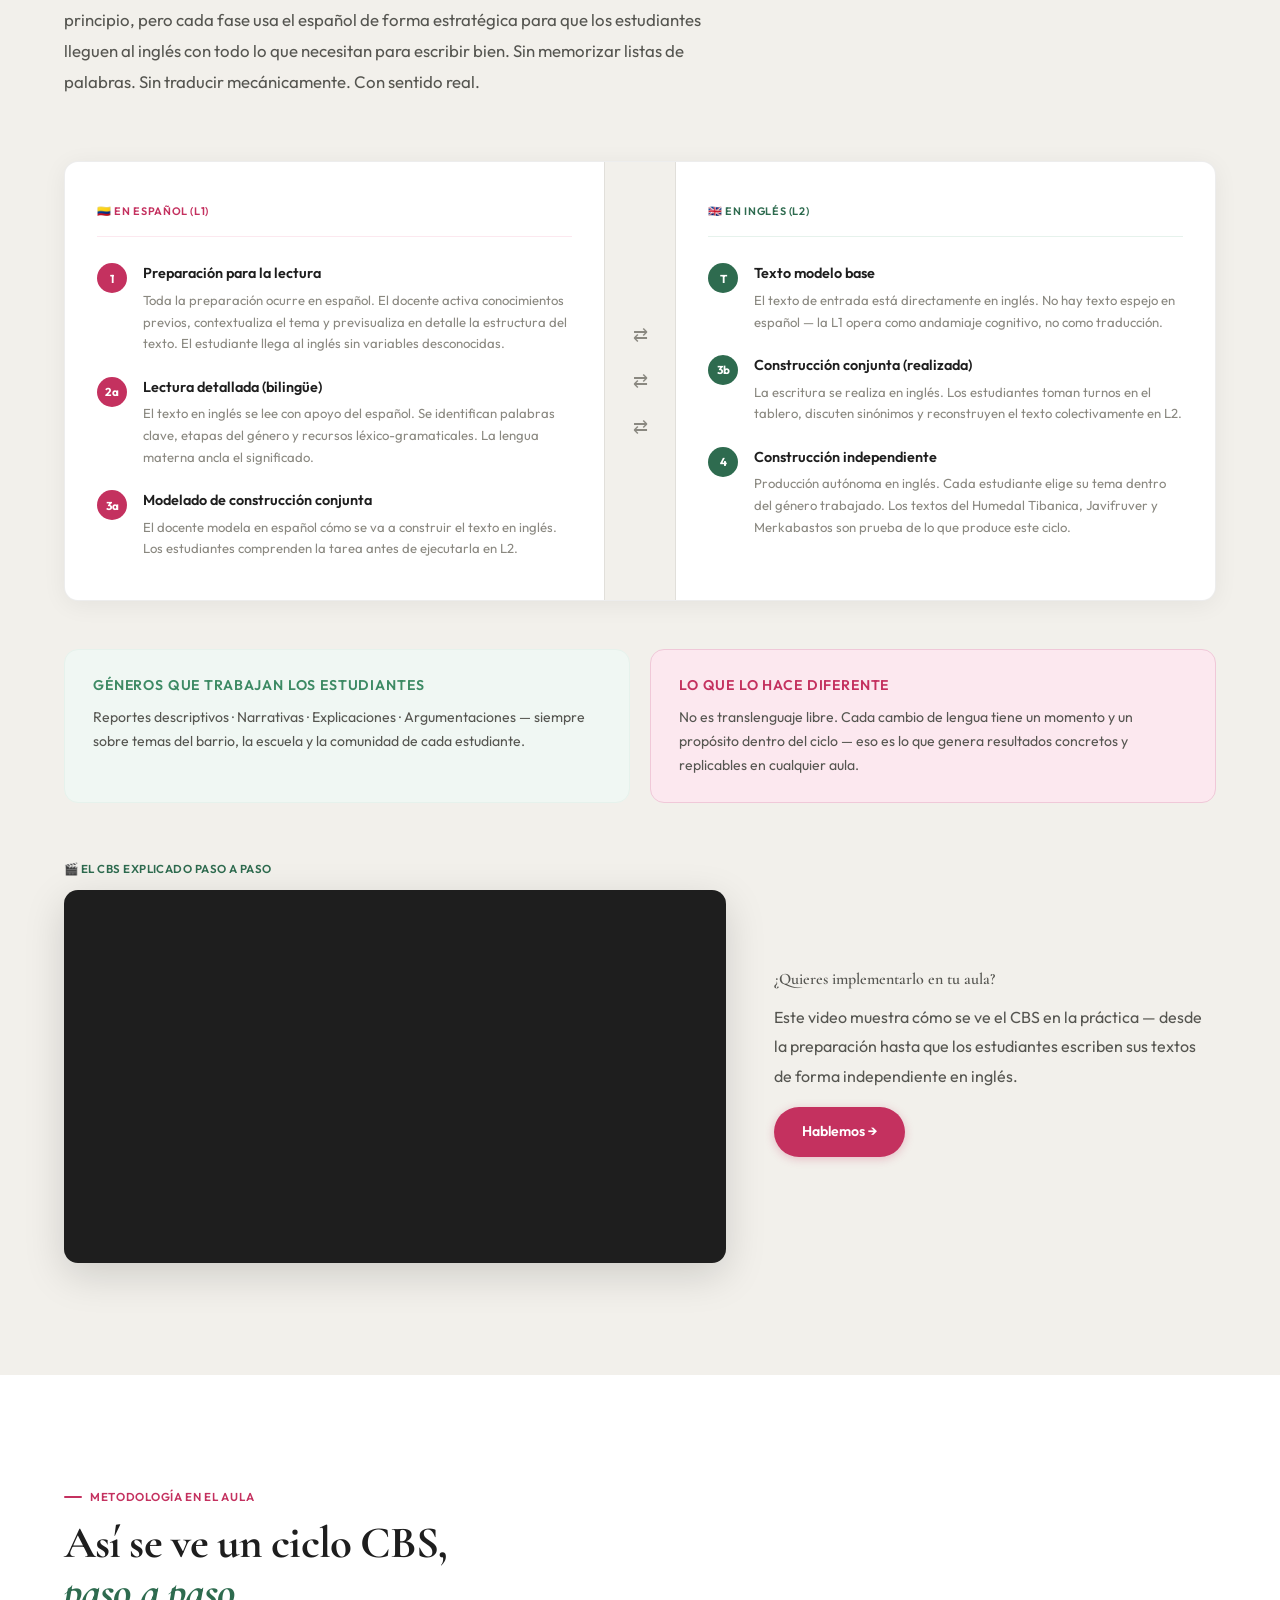
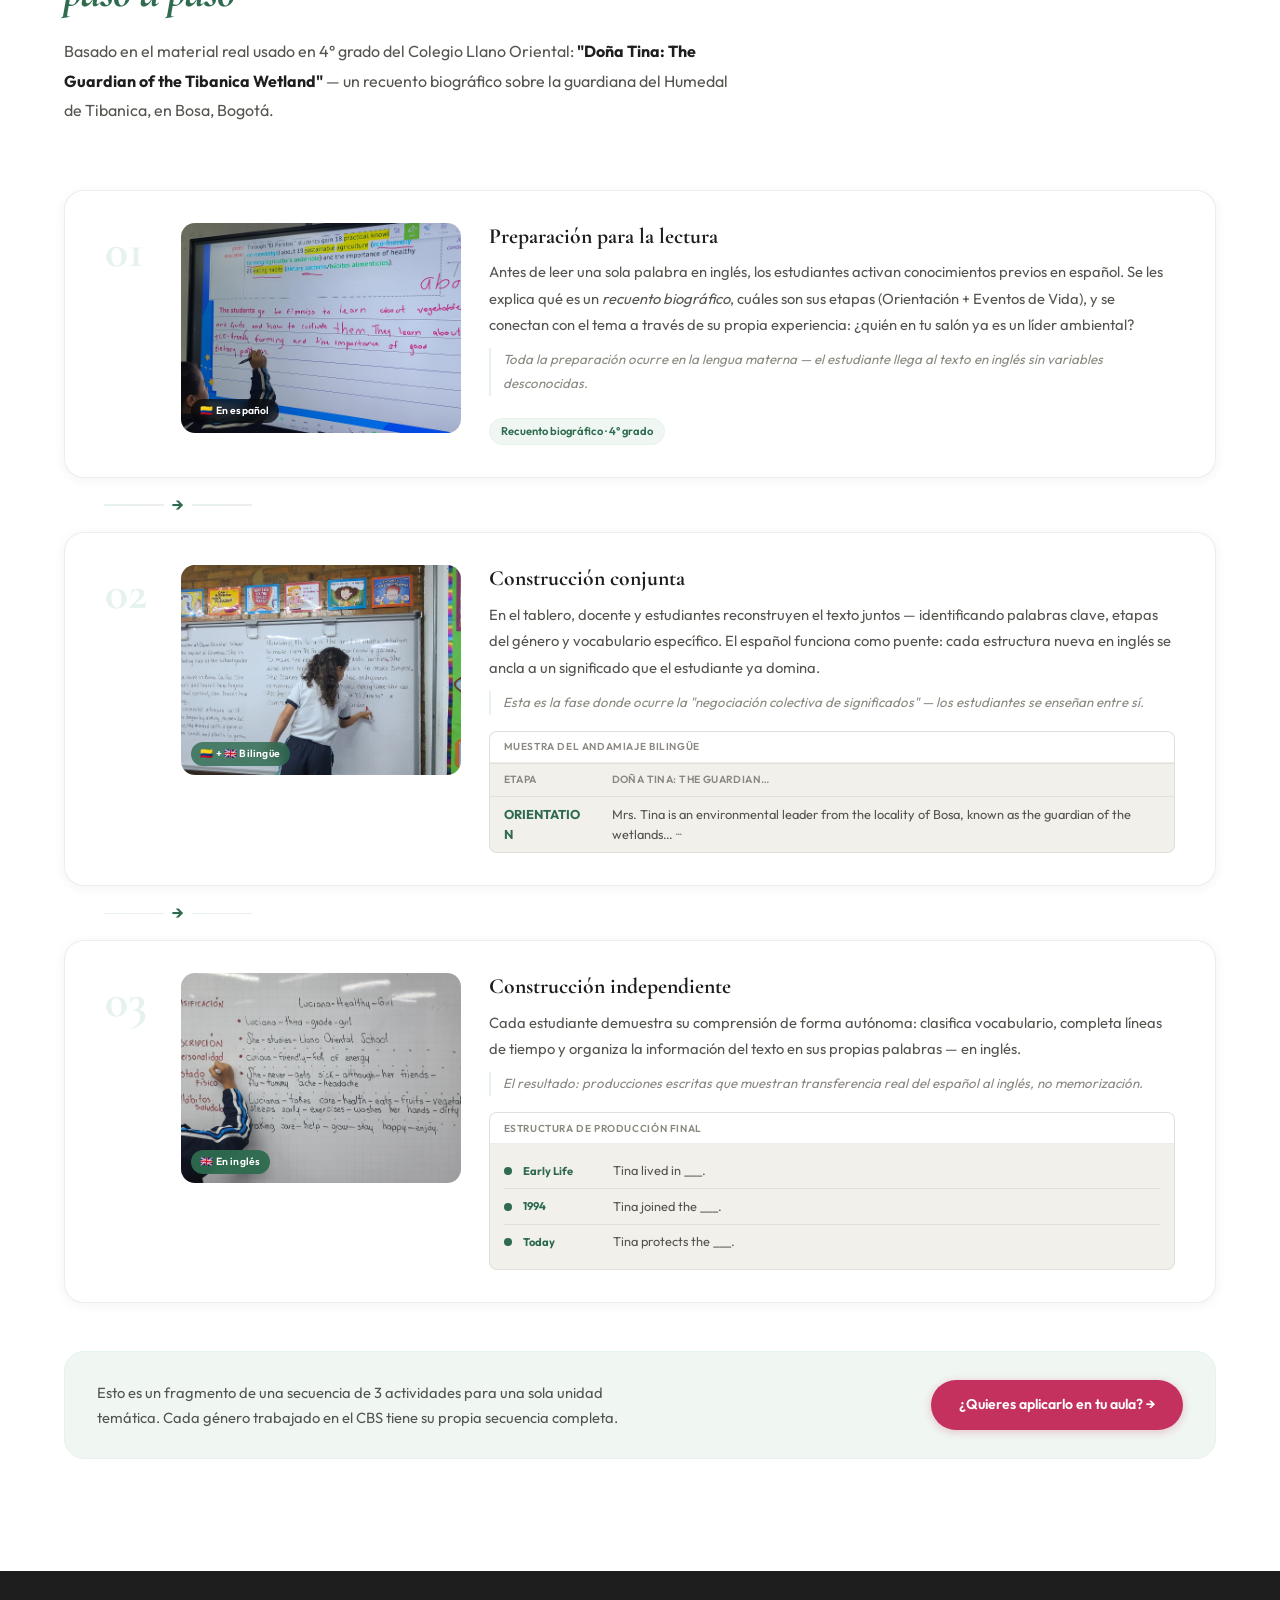
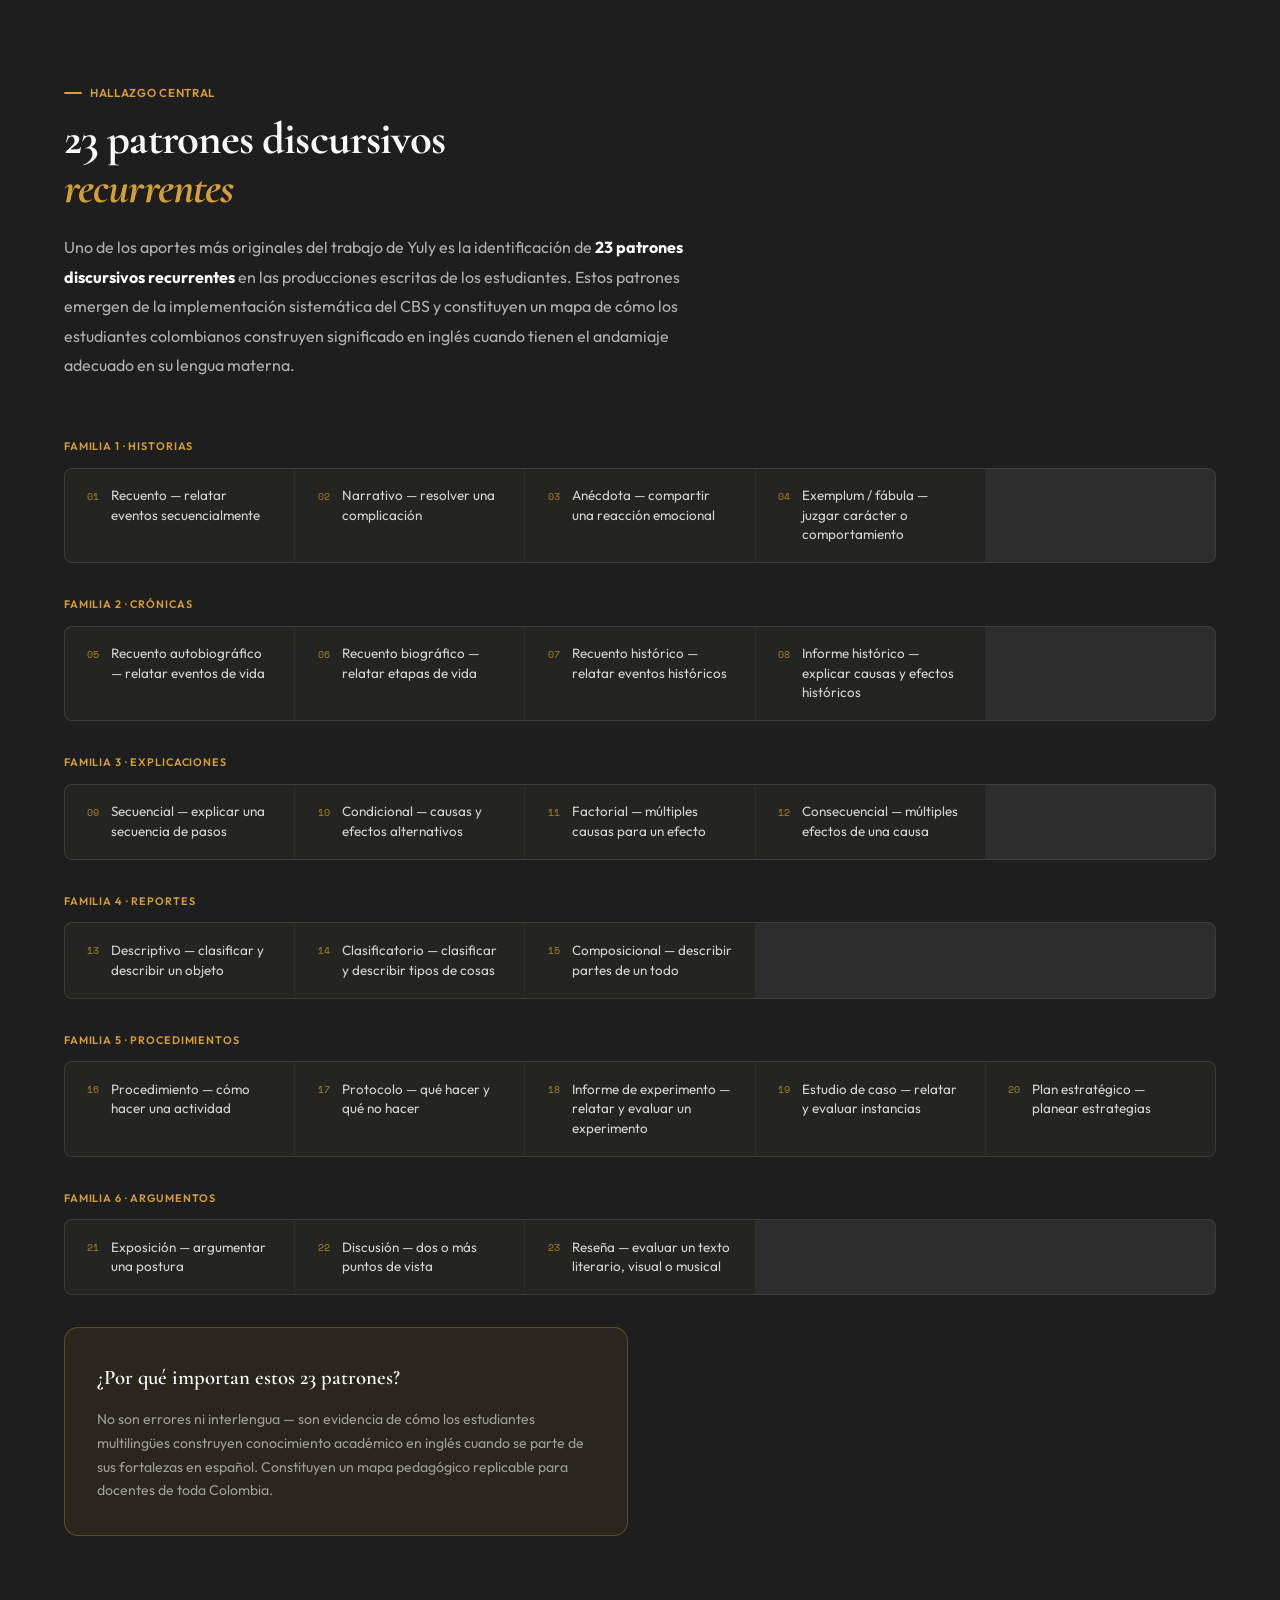
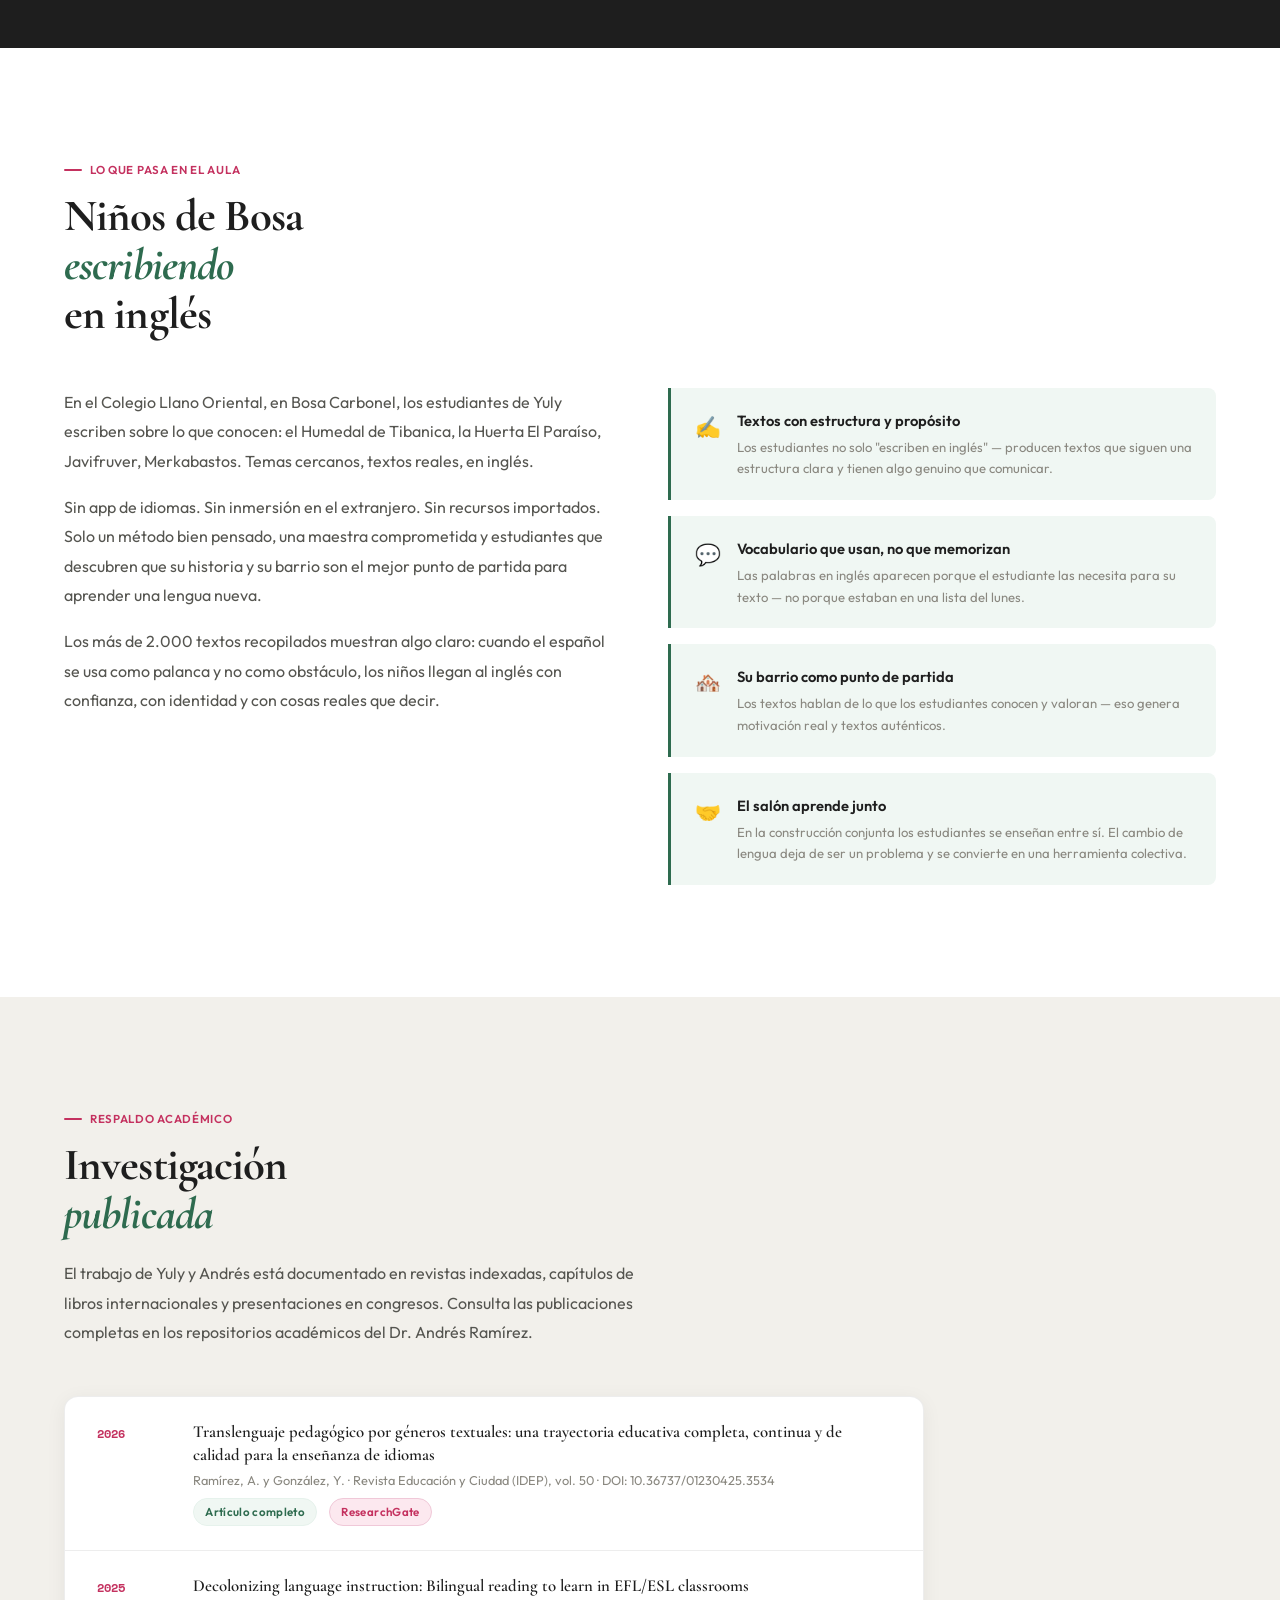
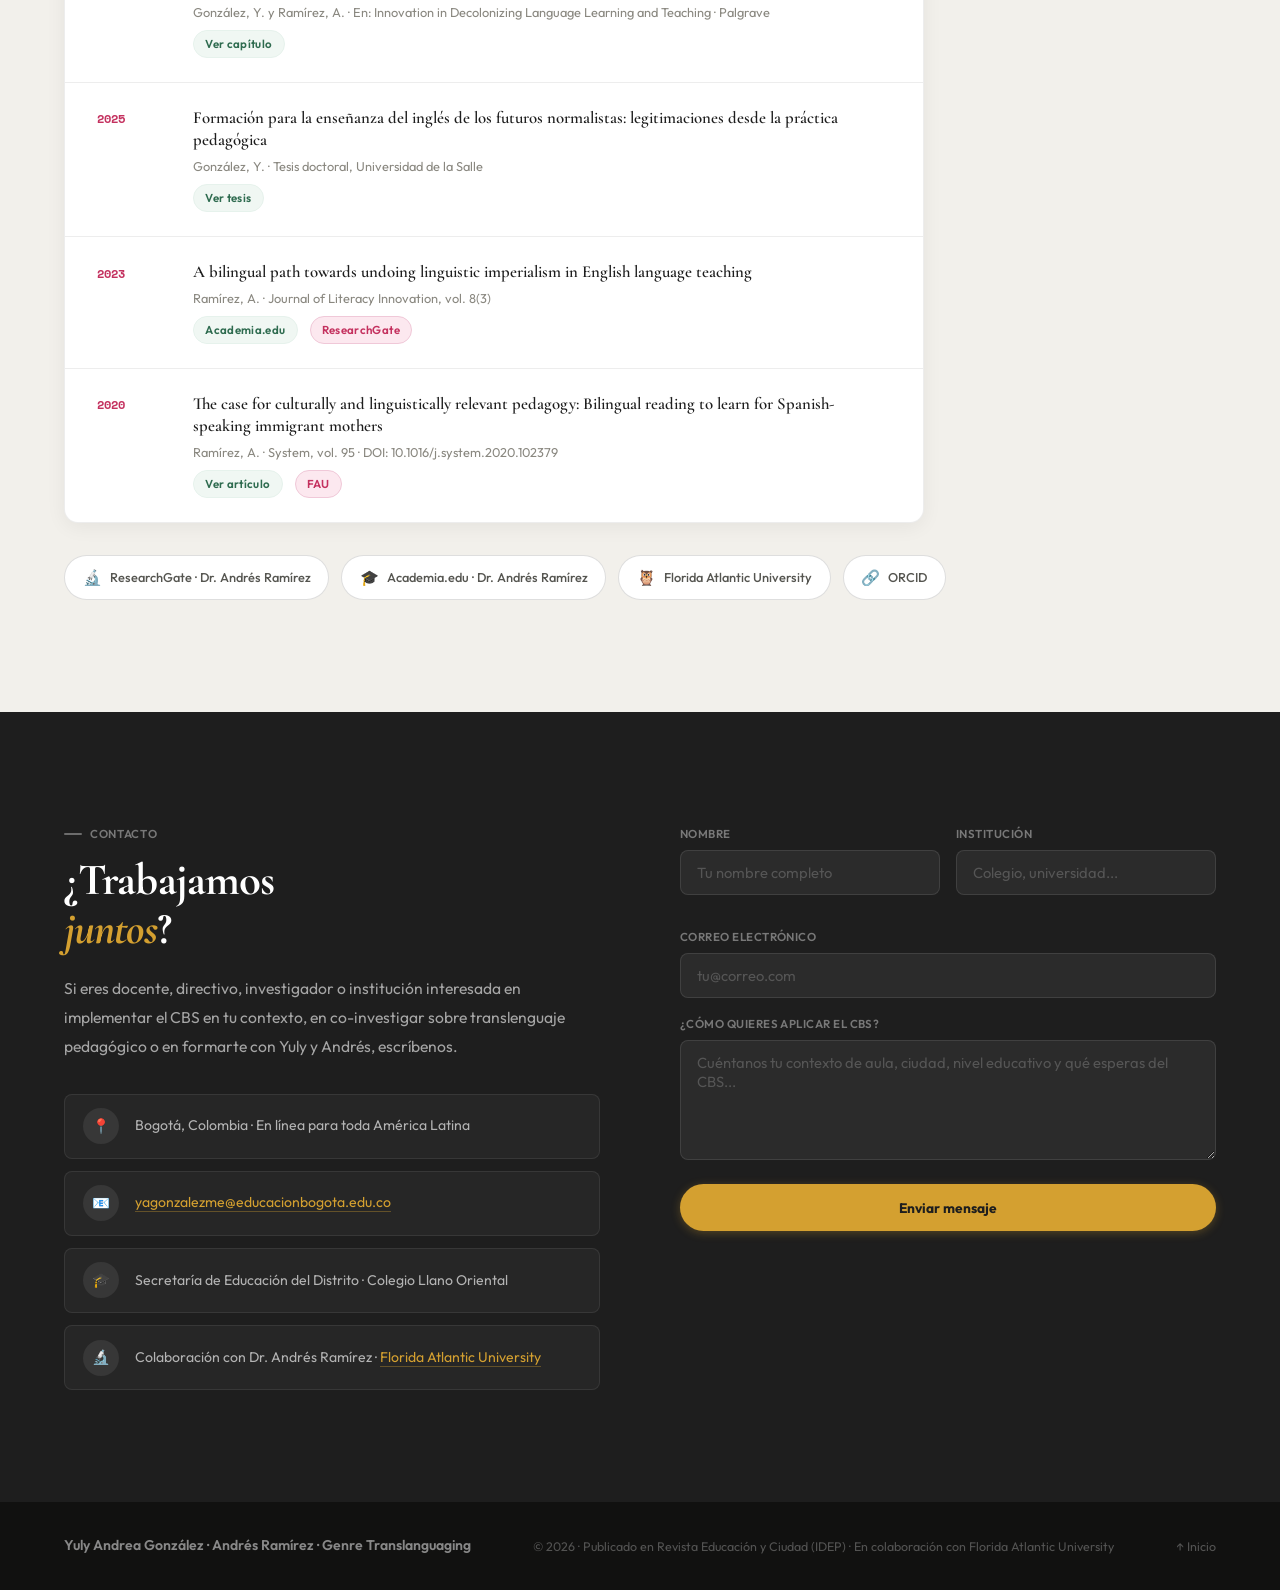
==== commit db3946cd: "Funcionalidad de leer correos con unidades y contenido interactivo e incluirlo formateado en diseño " ====
--- a/index.html
+++ b/index.html
@@ -81,15 +81,21 @@
     <div class="nav-dot"></div>
     <span class="nav-name">inglesconraices.com</span>
   </a>
-  <ul class="nav-links">
+  <ul class="nav-links" id="nav-links">
     <li><a href="#sobre">Sobre nosotros</a></li>
     <li><a href="#videos">Los estudiantes</a></li>
     <li><a href="#metodo">Metodología CBS</a></li>
     <li><a href="#aula">En el aula</a></li>
     <li><a href="#publicaciones">Publicaciones</a></li>
     <li><a href="blog/">Blog</a></li>
+    <li><a href="recursos/">Recursos</a></li>
   </ul>
-  <a href="#contacto" class="nav-cta">Conectemos</a>
+  <div class="nav-right">
+    <a href="#contacto" class="nav-cta">Conectemos</a>
+    <button class="nav-hamburger" id="nav-hamburger" aria-label="Menú" aria-expanded="false">
+      <span></span><span></span><span></span>
+    </button>
+  </div>
 </nav>
 
 <!-- ─── HERO ─── -->
--- a/css/styles.css
+++ b/css/styles.css
@@ -78,6 +78,9 @@
   transition: color 0.2s;
 }
 .nav-links a:hover { color: var(--magenta); }
+.nav-right {
+  display: flex; align-items: center; gap: 0.75rem;
+}
 .nav-cta {
   background: var(--magenta); color: white;
   padding: 0.5rem 1.25rem; border-radius: var(--radius-pill);
@@ -91,6 +94,26 @@
   transform: translateY(-1px);
   box-shadow: 0 4px 14px rgba(46,107,79,0.3);
 }
+/* Hamburguesa */
+.nav-hamburger {
+  display: none;
+  flex-direction: column; justify-content: center; align-items: center;
+  gap: 5px; width: 36px; height: 36px;
+  background: none; border: none; cursor: pointer; padding: 4px;
+  border-radius: var(--radius-sm);
+  transition: background 0.2s;
+}
+.nav-hamburger:hover { background: var(--cream-dark); }
+.nav-hamburger span {
+  display: block; width: 20px; height: 2px;
+  background: var(--ink); border-radius: 2px;
+  transition: transform 0.25s, opacity 0.25s;
+  transform-origin: center;
+}
+/* Estado abierto */
+.nav-hamburger.is-open span:nth-child(1) { transform: translateY(7px) rotate(45deg); }
+.nav-hamburger.is-open span:nth-child(2) { opacity: 0; }
+.nav-hamburger.is-open span:nth-child(3) { transform: translateY(-7px) rotate(-45deg); }
 
 /* ─── HERO ─── */
 .hero {
@@ -1053,6 +1076,22 @@
 @media (max-width: 640px) {
   nav { padding: 0.8rem 1.25rem; }
   .nav-links { display: none; }
+  .nav-links.is-open {
+    display: flex;
+    flex-direction: column;
+    position: fixed; top: 56px; left: 0; right: 0;
+    background: var(--white);
+    border-bottom: 1px solid var(--border);
+    padding: 1rem 1.25rem 1.5rem;
+    gap: 0; z-index: 199;
+    box-shadow: 0 8px 24px rgba(0,0,0,0.08);
+  }
+  .nav-links.is-open li { border-bottom: 1px solid var(--border); }
+  .nav-links.is-open a {
+    display: block; padding: 0.75rem 0;
+    font-size: 0.95rem; font-weight: 500;
+  }
+  .nav-hamburger { display: flex; }
   .nav-cta { padding: 0.45rem 1rem; font-size: 0.78rem; }
 
   .hero-left { padding: 4.5rem 1.25rem 2.5rem; }
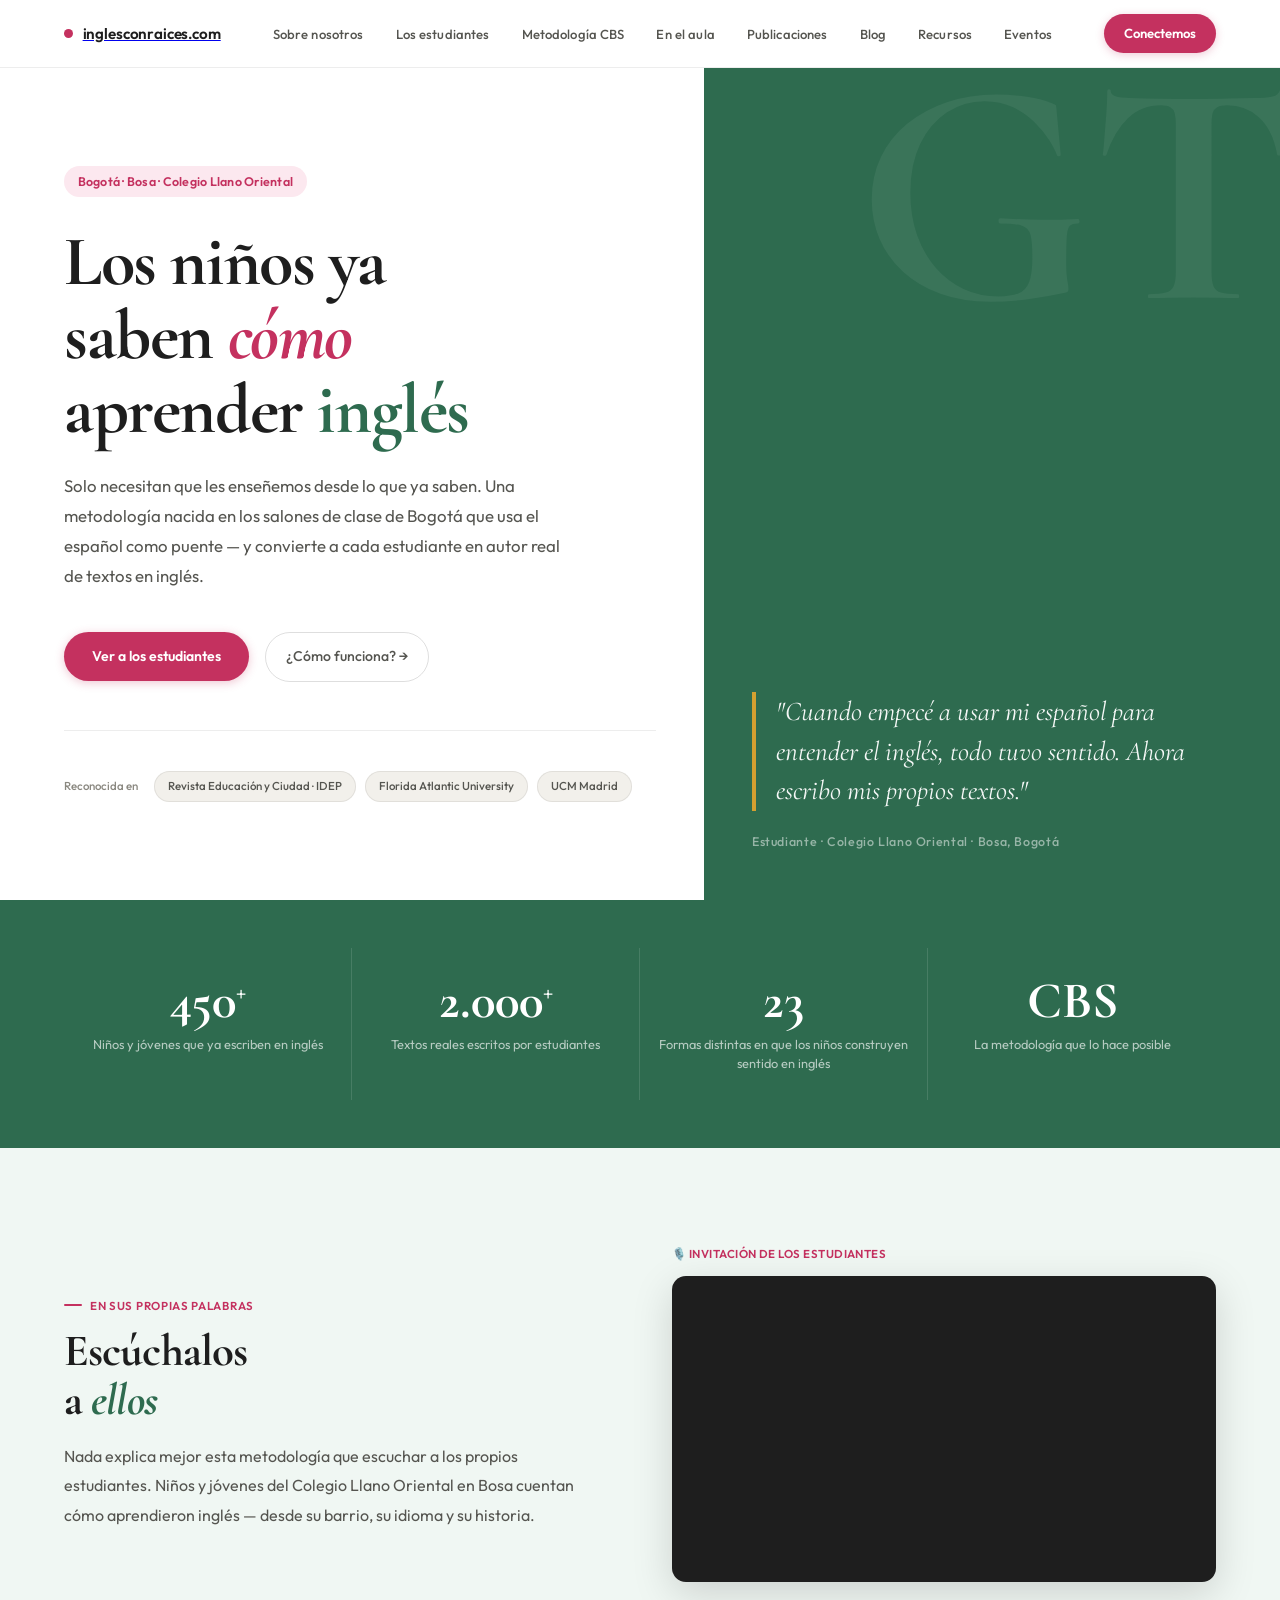
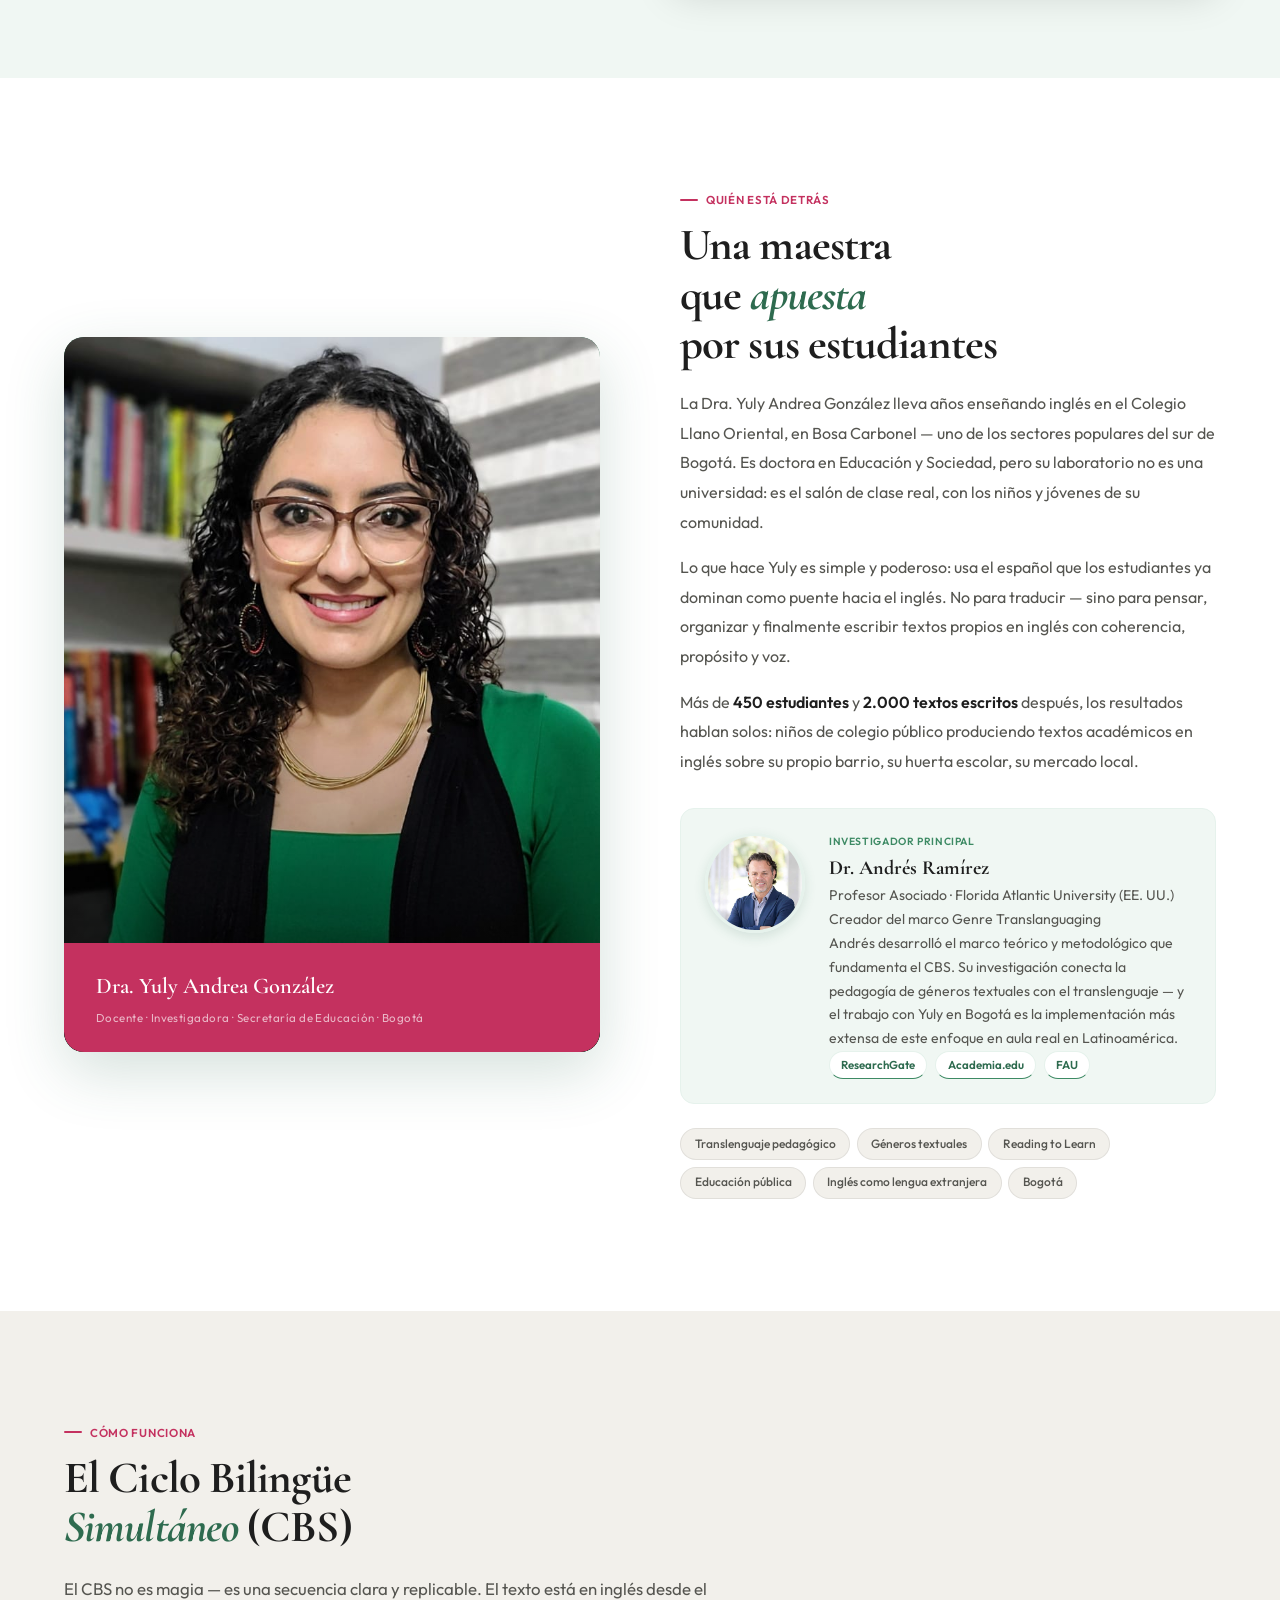
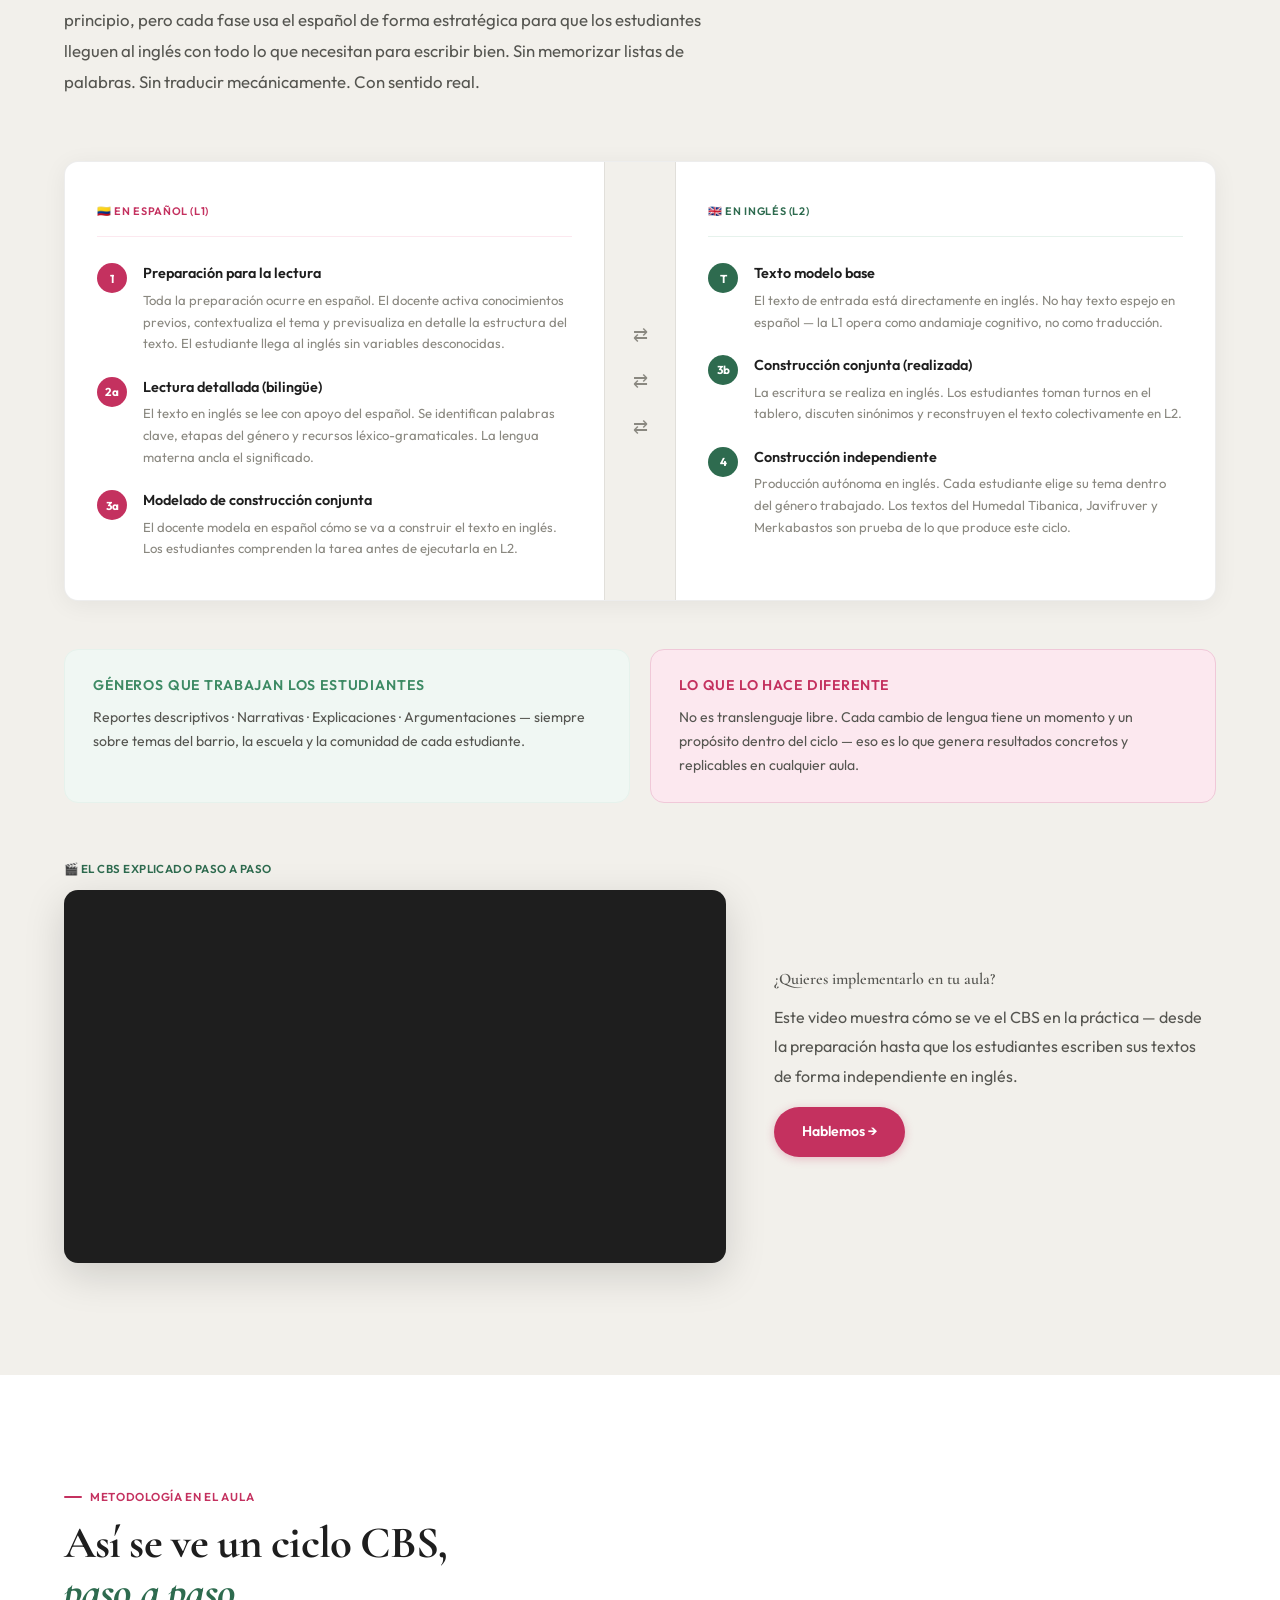
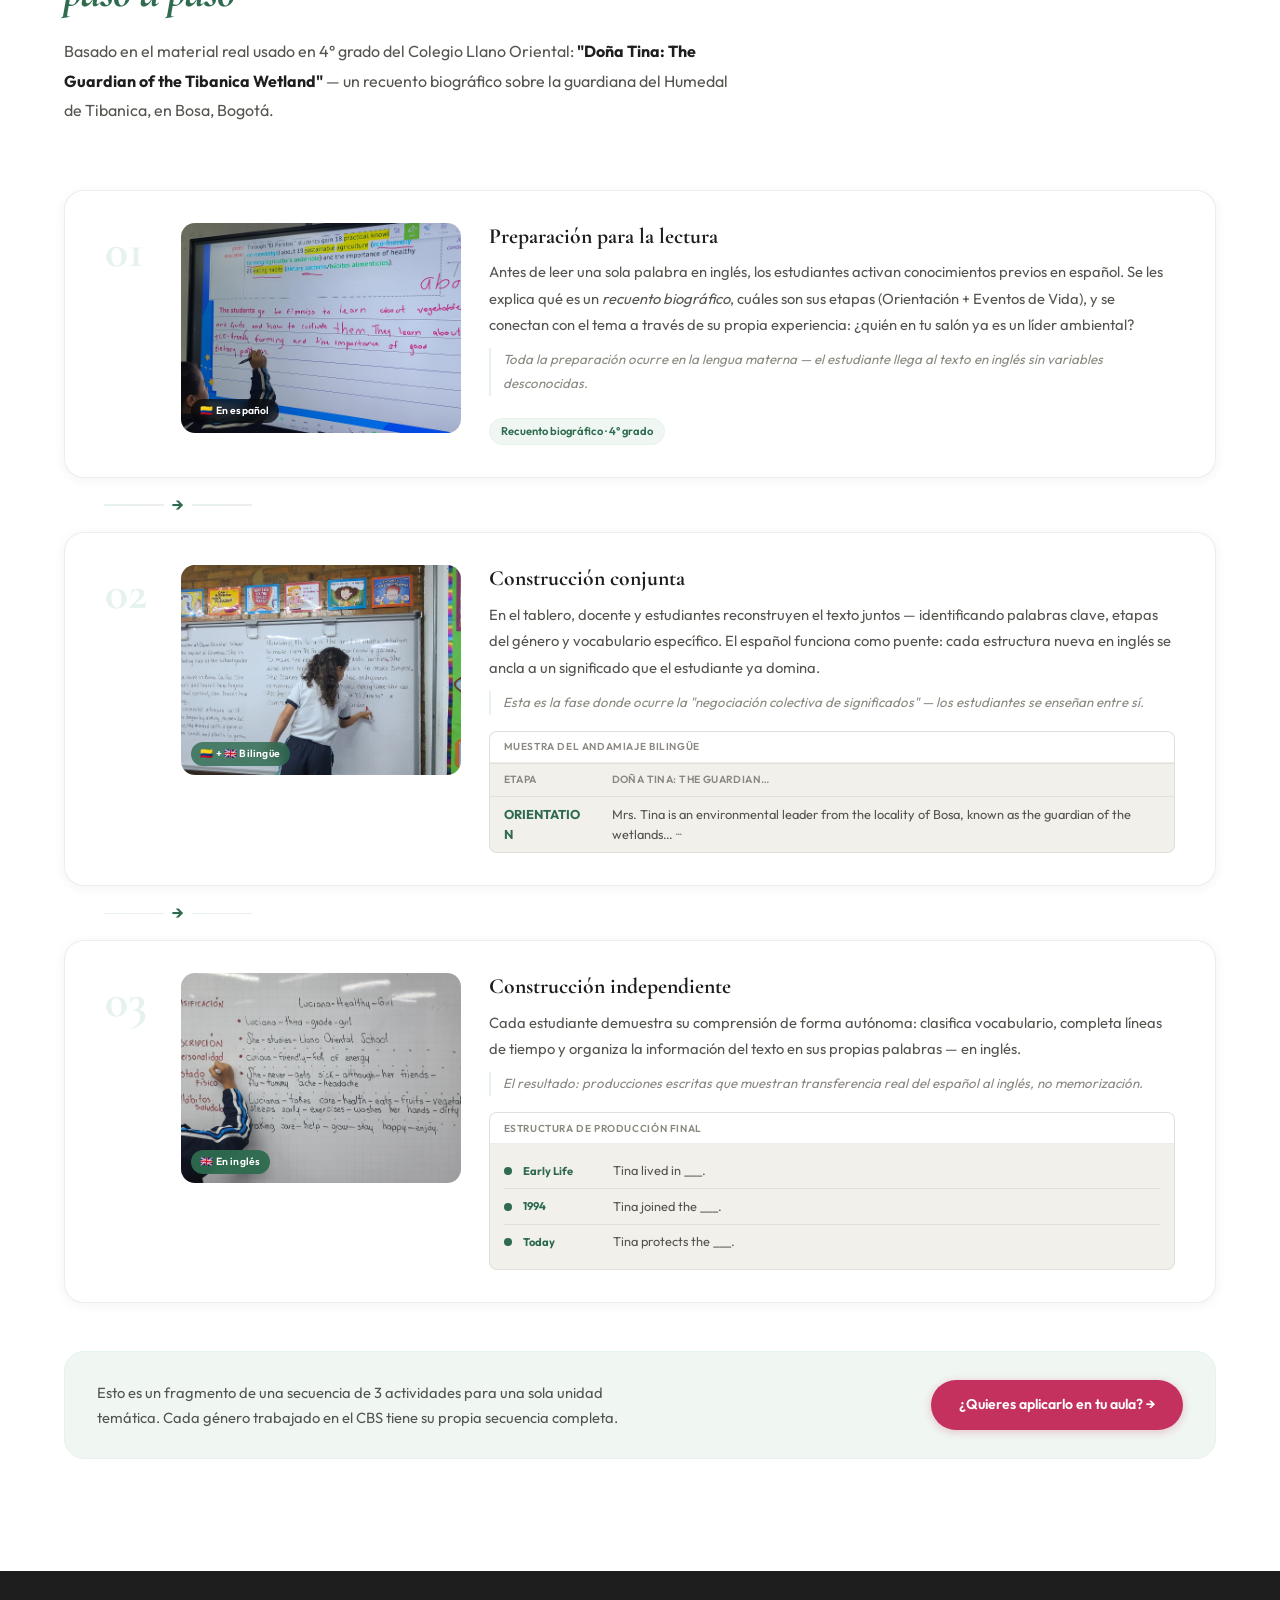
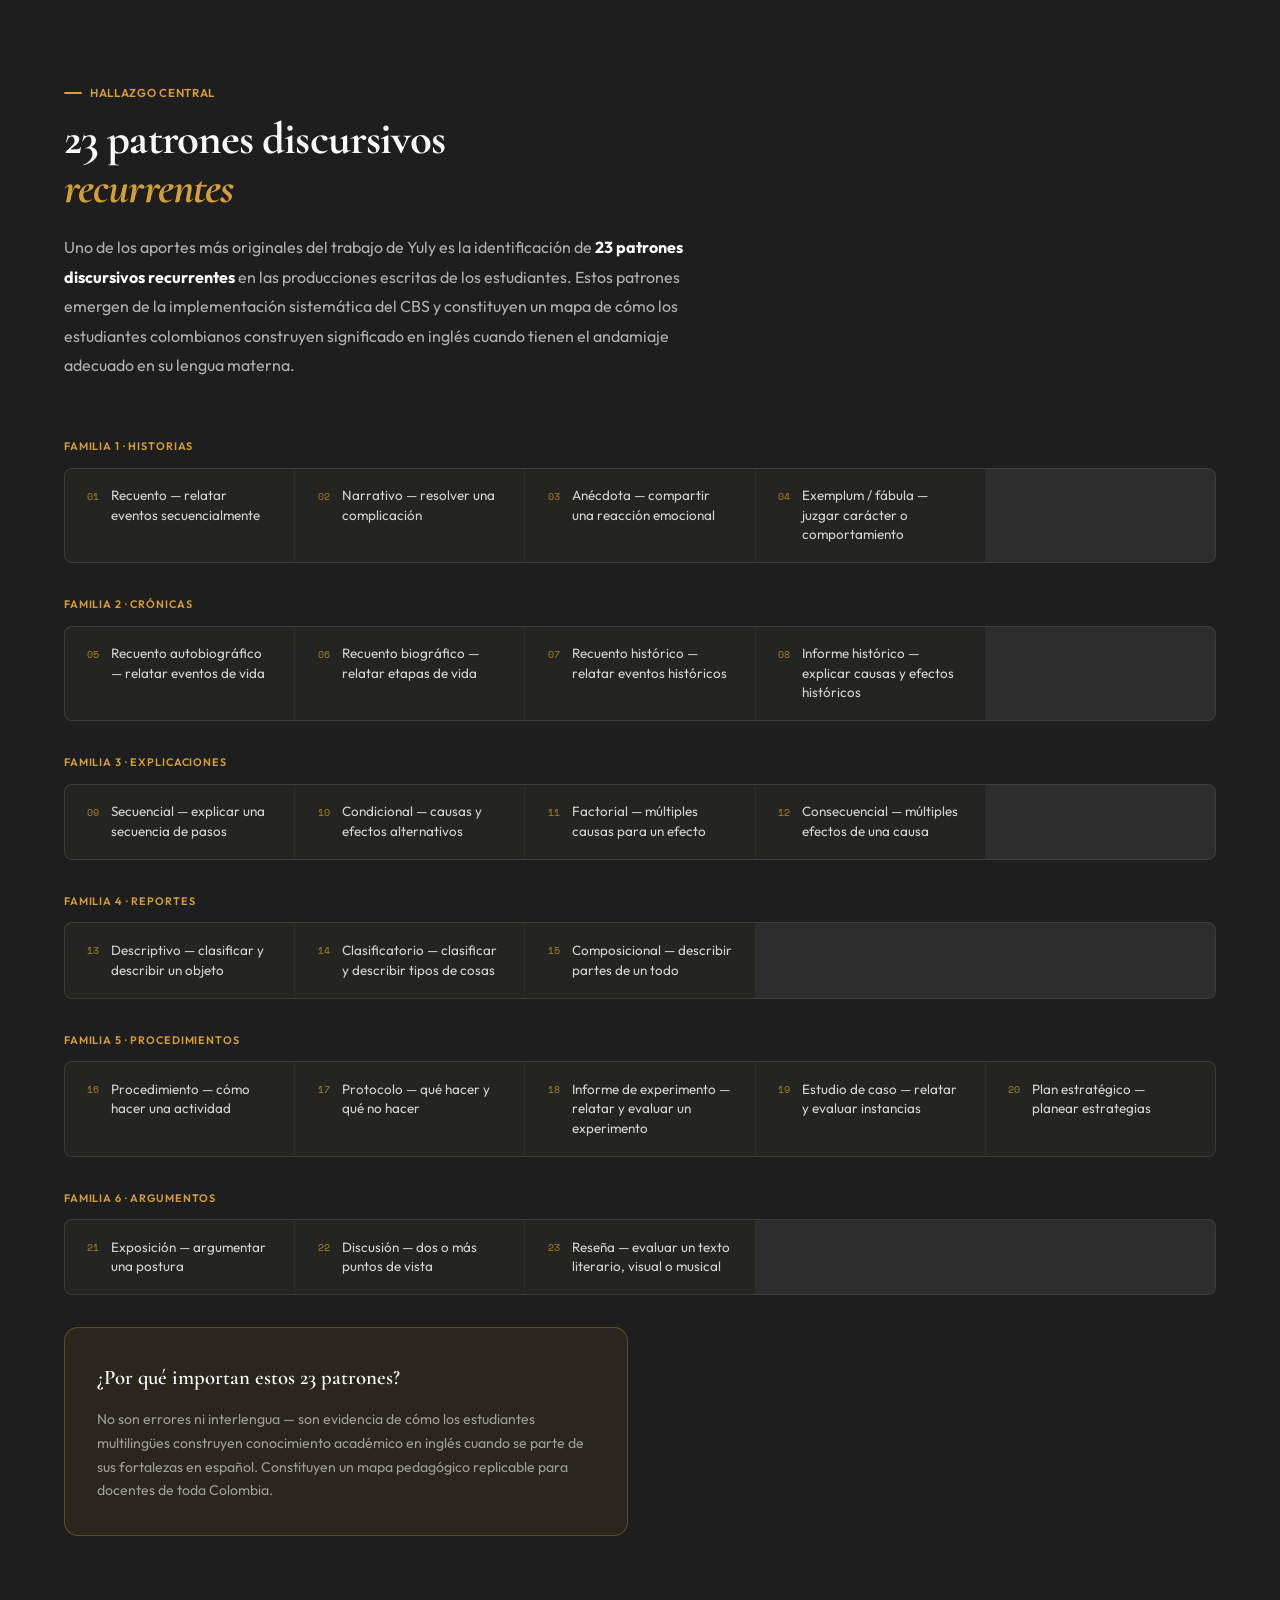
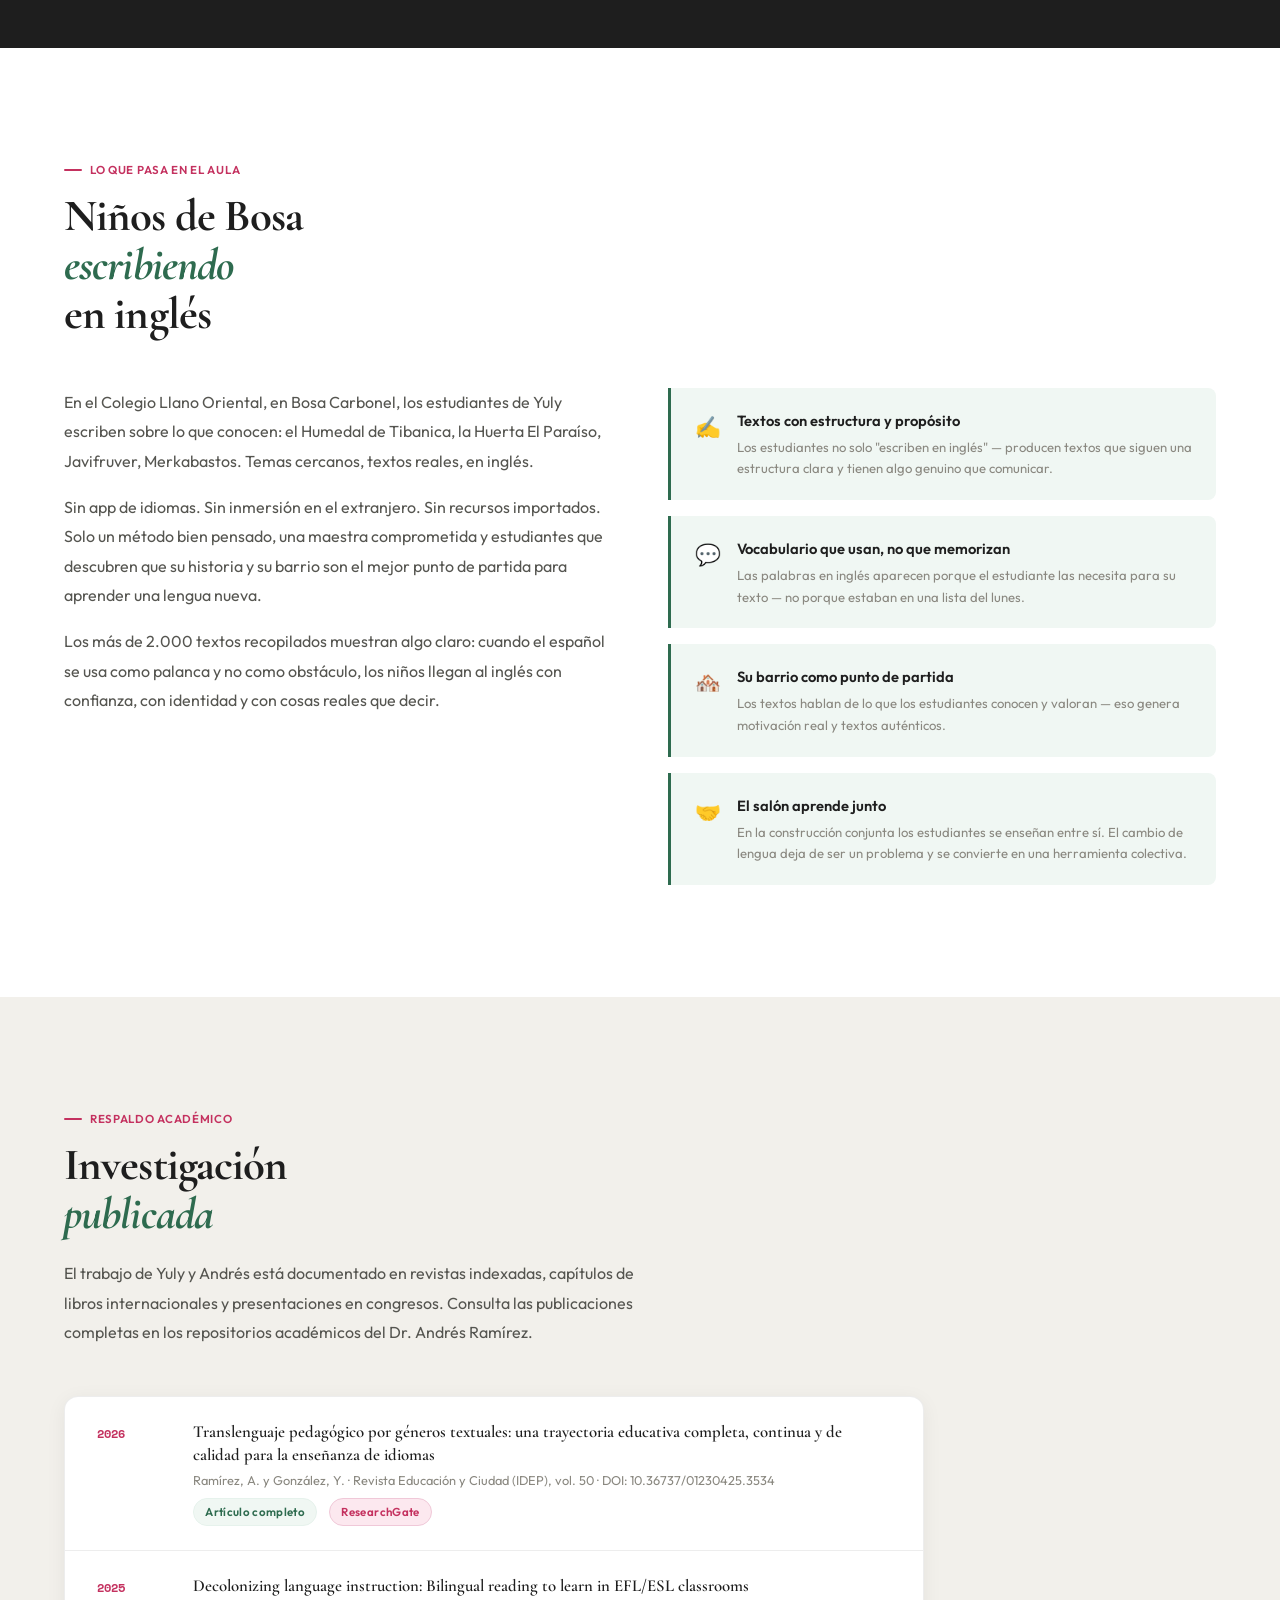
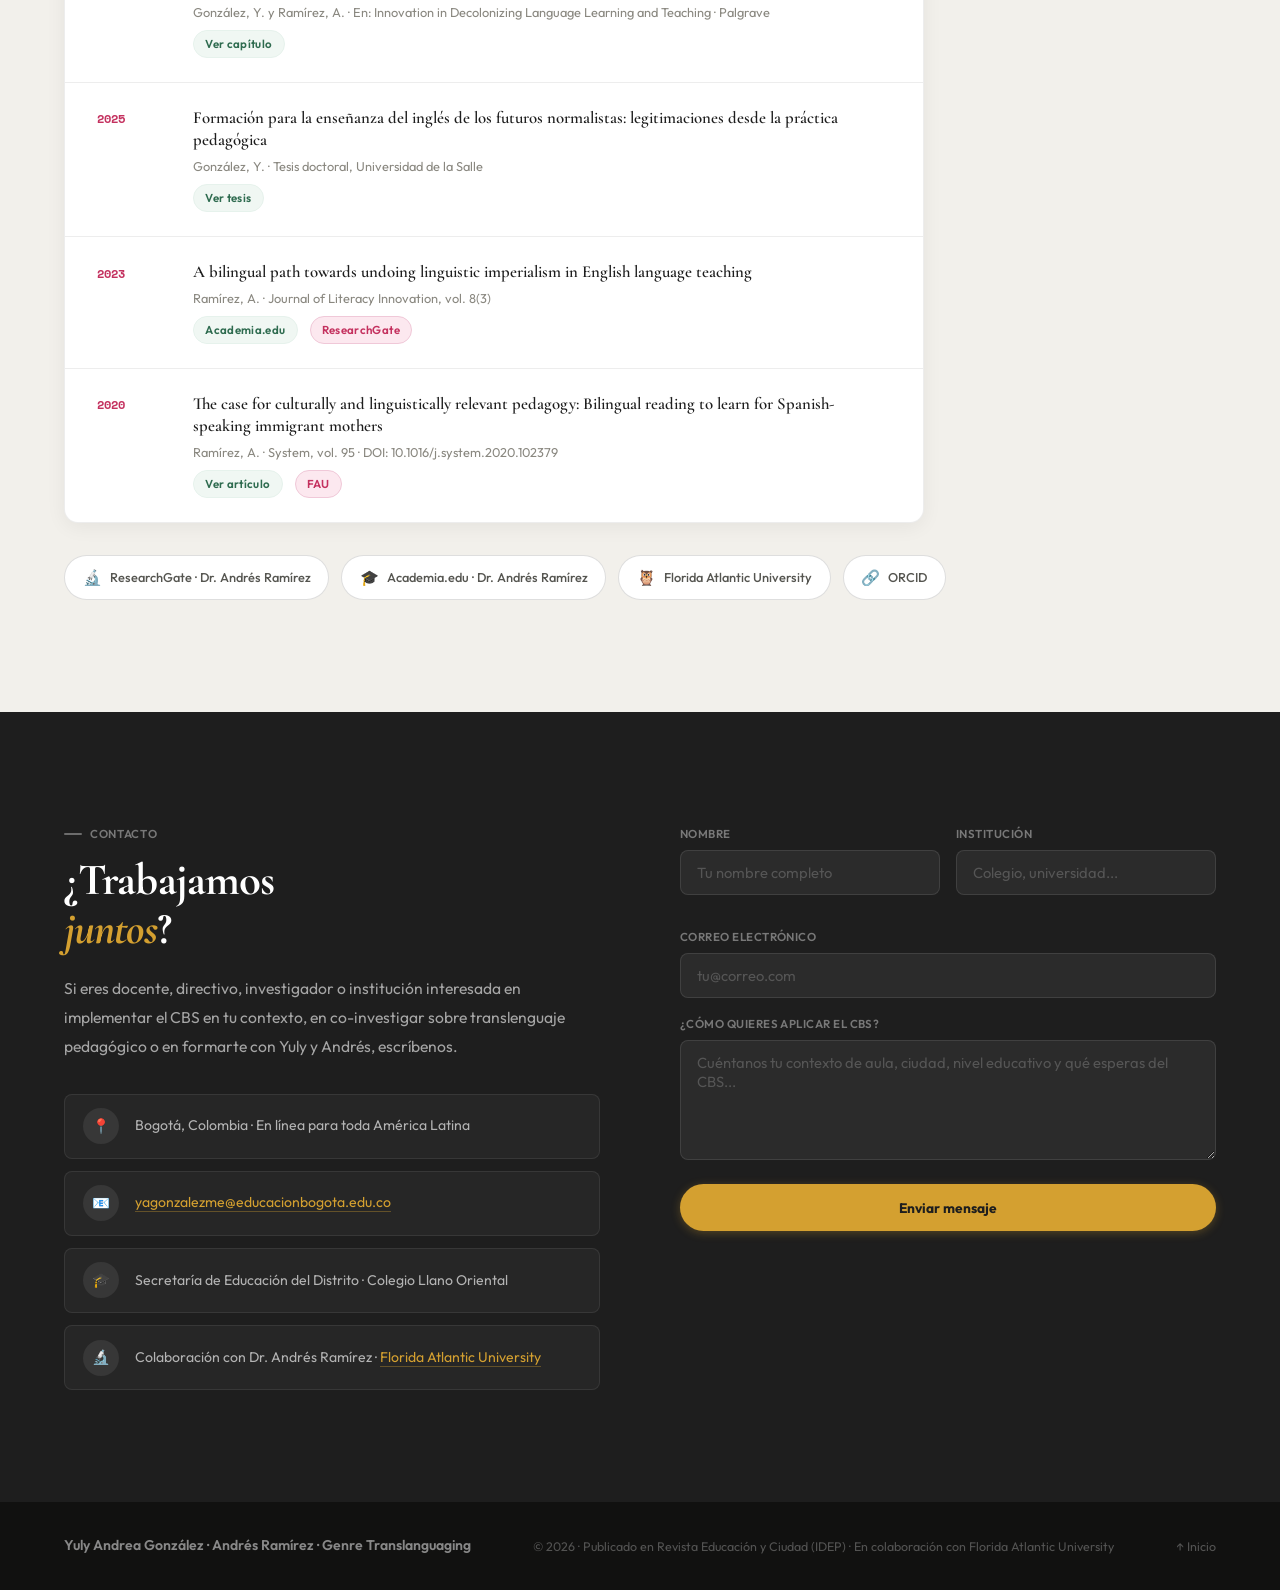
==== commit 7649dd61: "Adición del modulo de eventos y cambio de correos autorizados" ====
--- a/index.html
+++ b/index.html
@@ -89,6 +89,7 @@
     <li><a href="#publicaciones">Publicaciones</a></li>
     <li><a href="blog/">Blog</a></li>
     <li><a href="recursos/">Recursos</a></li>
+    <li><a href="eventos/">Eventos</a></li>
   </ul>
   <div class="nav-right">
     <a href="#contacto" class="nav-cta">Conectemos</a>
